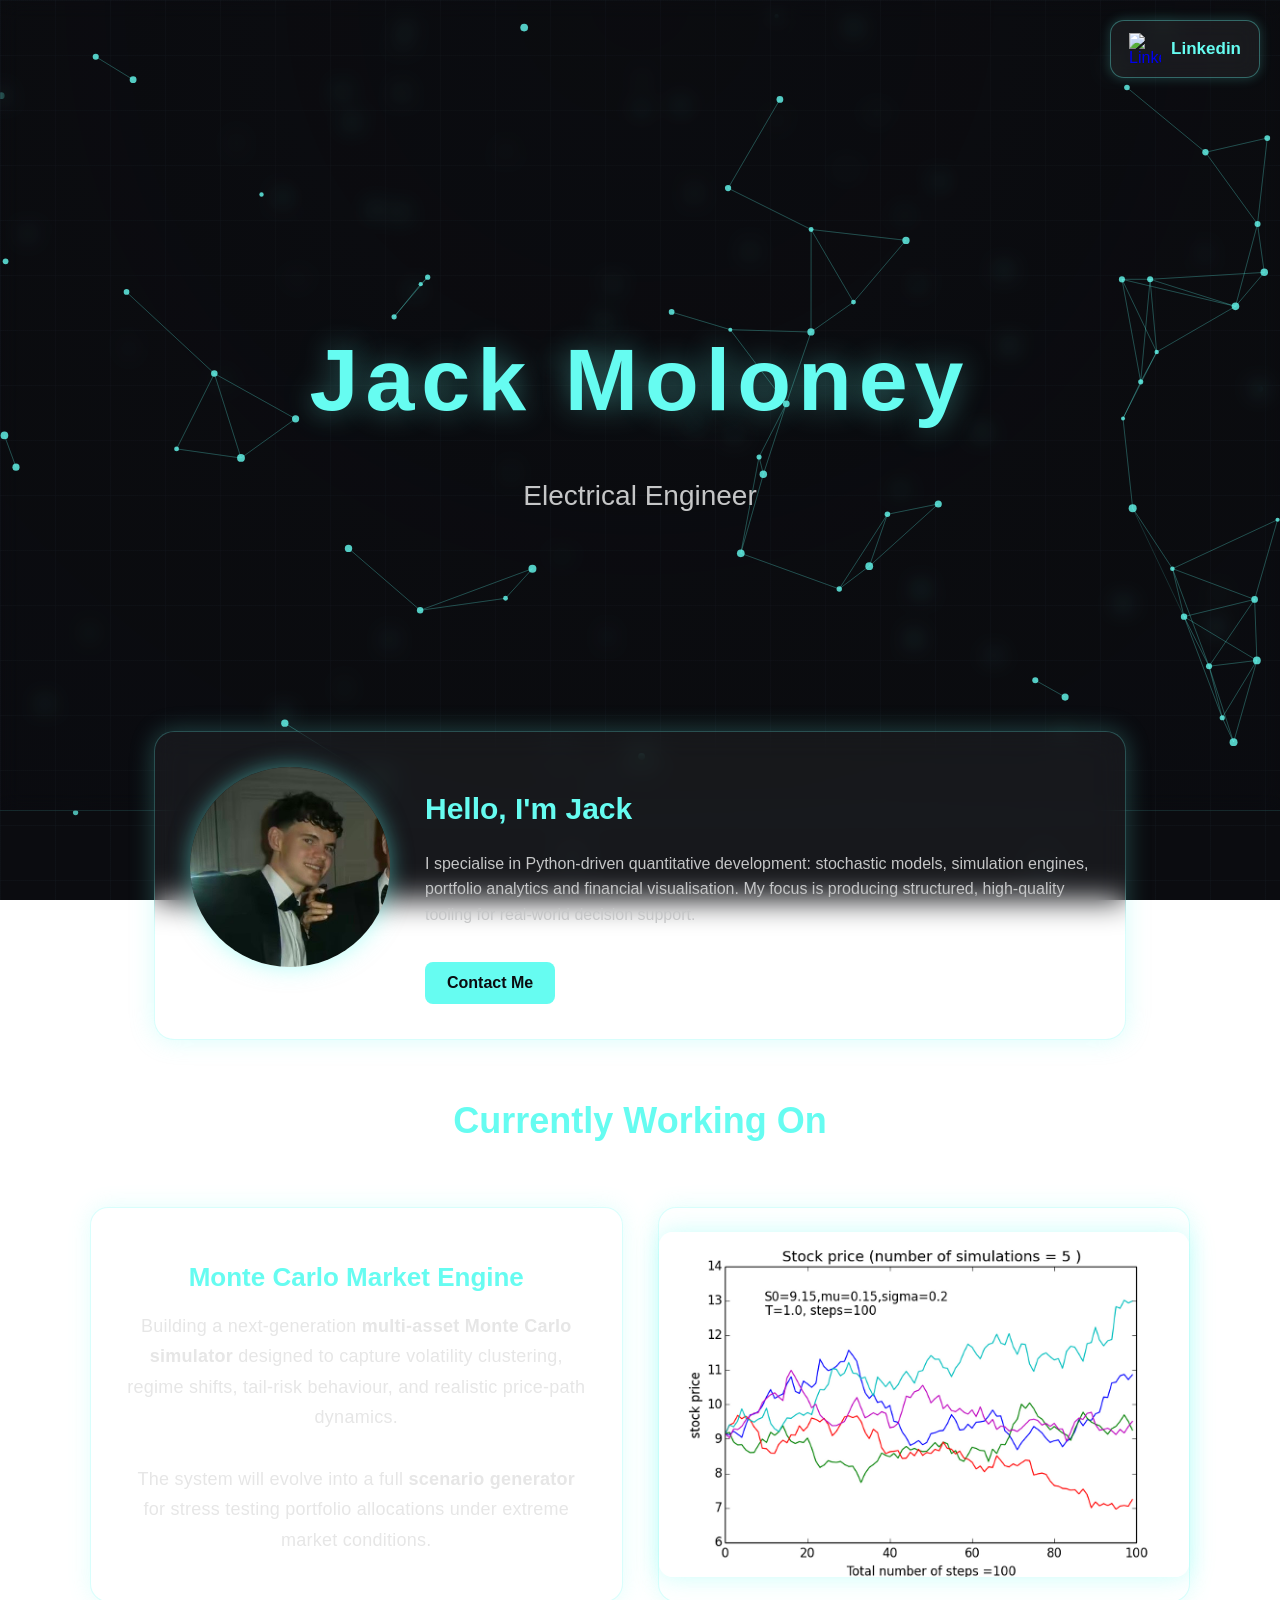
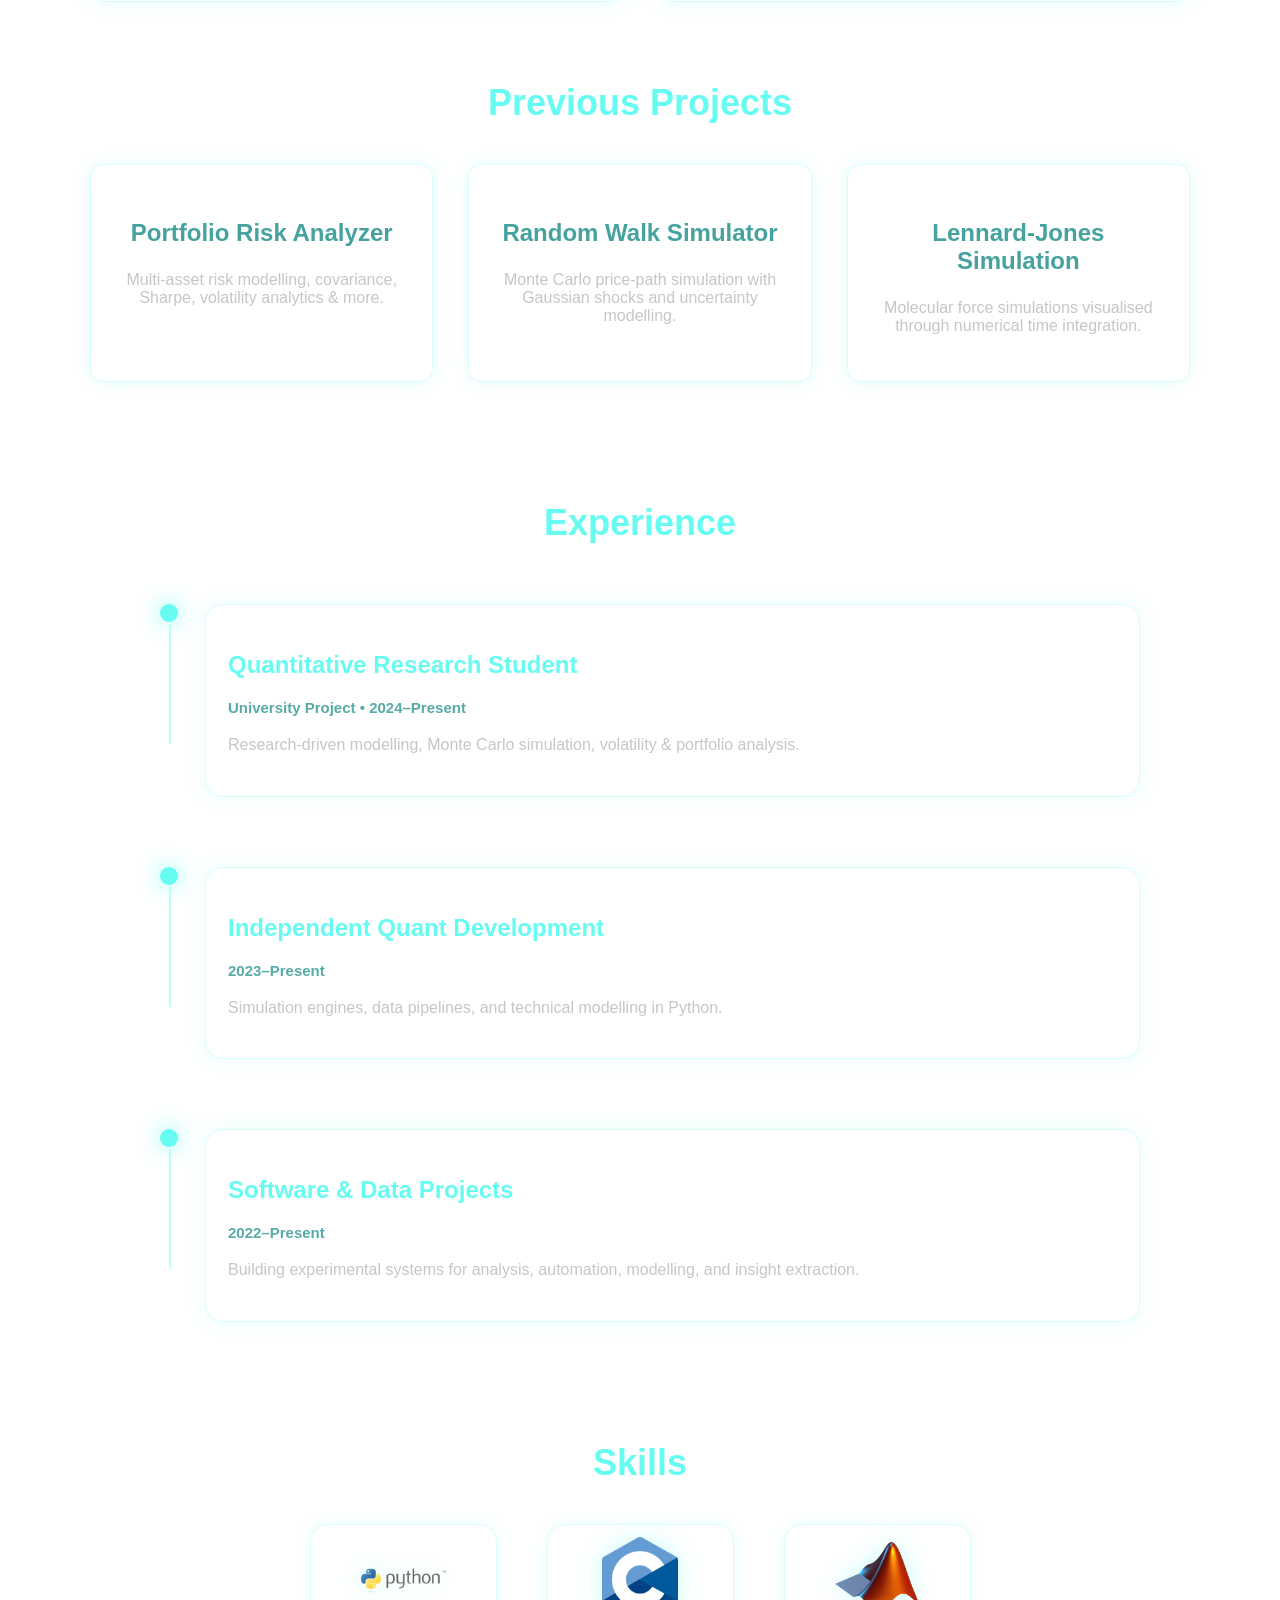
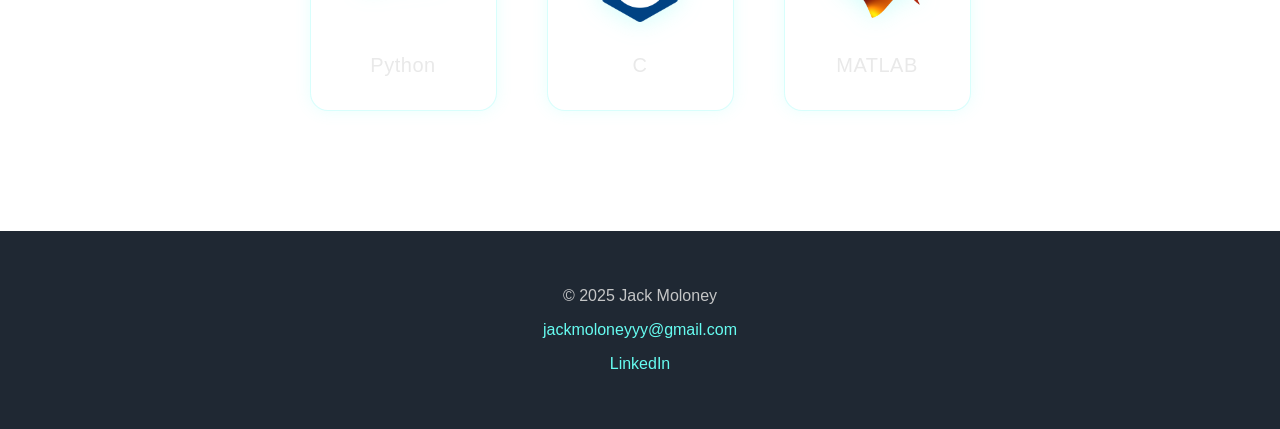
==== index.html @ de72db3f "Update.2" ====
<!DOCTYPE html>
<html lang="en">
<head>
    <meta charset="UTF-8">
    <title>Jack Moloney — Quant Portfolio</title>

    <!-- Use upgraded stylesheet -->
    <link rel="stylesheet" href="styles2.css">

    <!-- === HOMEPAGE-ONLY REFINEMENTS === -->
    <style>

    /* Make base body transparent — we use global background layer */
    body {
        background: transparent;
    }

    /* HERO enhancements */
    .hero-area {
        height: 90vh;
        background: radial-gradient(circle at top,
                    rgba(11,12,16,0.35) 0%,
                    rgba(11,12,16,0.25) 35%,
                    rgba(11,12,16,0.15) 60%,
                    rgba(11,12,16,0.10) 100%);
        backdrop-filter: blur(10px);
        border-bottom: 1px solid rgba(102,252,241,0.12);
    }

    .hero-name {
        font-size: 88px;
        letter-spacing: 7px;
        opacity: 0;
        animation: fadeHero 2s ease forwards;
    }

    @keyframes fadeHero {
        from { opacity: 0; transform: translateY(20px); }
        to   { opacity: 1; transform: translateY(0); }
    }

    /* Intro strip */
    .intro-strip {
        max-width: 1100px;
        margin: -40px auto 40px;
        padding: 28px 40px;
        border-radius: 18px;
        background: rgba(255,255,255,0.03);
        border: 1px solid rgba(102,252,241,0.20);
        backdrop-filter: blur(18px);
        text-align: center;
        opacity: 0;
        animation: stripFade 1.8s ease forwards;
    }

    @keyframes stripFade {
        to { opacity: 1; }
    }

    .intro-strip p {
        font-size: 20px;
        color: #E6E6E6;
        line-height: 1.7;
        max-width: 850px;
        margin: auto;
    }

    /* Profile card hover enhancements */
    .profile-card-home {
        transition: transform 0.45s ease, box-shadow 0.45s ease;
        transform-style: preserve-3d;
        cursor: pointer;
    }

    .profile-card-home:hover {
        transform: rotateX(6deg) rotateY(6deg) scale(1.02);
        box-shadow: 0 0 45px rgba(102,252,241,0.35);
    }

    /* Project tiles stronger effect */
    .project-tile {
        transition: 0.4s ease;
        cursor: pointer;
    }

    .project-tile:hover {
        transform: translateY(-12px) scale(1.05);
        box-shadow: 0 0 42px rgba(102,252,241,0.50);
    }

    .project-tile h3 {
        font-size: 24px;
    }

    /* Experience timeline improvements */
    .timeline-content {
        border-radius: 18px;
        transition: transform 0.4s ease, box-shadow 0.4s ease;
    }

    .timeline-content:hover {
        transform: translateY(-8px) scale(1.04);
        box-shadow: 0 0 38px rgba(102,252,241,0.45);
    }

    /* Skills — more interactive */
    .tool-card {
        width: 185px;
        height: 185px;
    }

    .tool-card:hover {
        transform: translateY(-12px) scale(1.1);
        box-shadow: 0 0 40px rgba(102,252,241,0.55);
    }

    </style>

    <!-- Homepage JS -->
    <script src="homepage.js" defer></script>
</head>

<body>

<!-- ============================================================
     FULL-PAGE CITADEL BACKGROUND LAYER
============================================================ -->
<div id="global-background">
    <canvas id="global-particles"></canvas>
    <div class="global-grid-overlay"></div>
</div>

<!-- ============================================================
     FLOATING LINKEDIN BUTTON
============================================================ -->
<a href="https://www.linkedin.com/in/your-link-here" target="_blank" class="floating-linkedin">
    <img src="assets/linkedin.png" alt="LinkedIn" class="linkedin-icon">
    <span>Linkedin</span>
</a>


<!-- ============================================================
     HERO SECTION
============================================================ -->
<header class="hero-area">
    <div class="hero-content fade-in">
        <h1 class="hero-name">Jack Moloney</h1>
        <p class="role-line"><span id="typed"></span></p>
    </div>

    <canvas id="particle-canvas"></canvas>
    <div class="grid-overlay"></div>
</header>



<!-- ============================================================
     PROFILE CARD
============================================================ -->
<section class="profile-wrapper fade-in">
    <div class="profile-card-home">
        <img src="assets/profile.jpg" class="profile-photo-home">

        <div>
            <h2 class="profile-heading">Hello, I'm Jack</h2>
            <p class="profile-description">
                I specialise in Python-driven quantitative development: stochastic models,
                simulation engines, portfolio analytics and financial visualisation.
                My focus is producing structured, high-quality tooling for real-world decision support.
            </p>
            <a href="mailto:jackmoloneyyy@gmail.com" class="profile-btn-home">Contact Me</a>
        </div>
    </div>
</section>

<!-- ============================================================
     CURRENTLY WORKING ON (TWO-COLUMN)
============================================================ -->
<section class="current-work-section fade-in">
    <h2 class="section-title">Currently Working On</h2>

    <div class="current-work-grid">

        <!-- LEFT: Description -->
        <div class="current-work-card current-work-textcard">
            <h3>Monte Carlo Market Engine</h3>
            <p>
                Building a next-generation <strong>multi-asset Monte Carlo simulator</strong> designed to
                capture volatility clustering, regime shifts, tail-risk behaviour, and realistic price-path
                dynamics.  
                <br><br>
                The system will evolve into a full <strong>scenario generator</strong> for stress testing
                portfolio allocations under extreme market conditions.
            </p>
        </div>

        <!-- RIGHT: Image -->
        <div class="current-work-card current-work-imagecard">
            <img src="assets/montecarlo2.png" alt="Work In Progress">
        </div>

    </div>
</section>


<!-- ============================================================
     PROJECT SHOWCASE
============================================================ -->
<section class="project-showcase fade-in">
    <h2 class="section-title">Previous Projects</h2>

    <div class="projects-grid">

        <a href="riskanalysis.html" class="project-tile">
            <h3>Portfolio Risk Analyzer</h3>
            <p>Multi-asset risk modelling, covariance, Sharpe, volatility analytics & more.</p>
        </a>

        <a href="random-walk.html" class="project-tile">
            <h3>Random Walk Simulator</h3>
            <p>Monte Carlo price-path simulation with Gaussian shocks and uncertainty modelling.</p>
        </a>

        <a href="lennard-jones.html" class="project-tile">
            <h3>Lennard-Jones Simulation</h3>
            <p>Molecular force simulations visualised through numerical time integration.</p>
        </a>

    </div>
</section>


<!-- ============================================================
     EXPERIENCE
============================================================ -->
<section class="experience-section fade-in">
    <h2 class="section-title">Experience</h2>

    <div class="timeline">

        <div class="timeline-item reveal">
            <div class="timeline-dot pulse"></div>
            <div class="timeline-line"></div>
            <div class="timeline-content">
                <h3>Quantitative Research Student</h3>
                <h4>University Project • 2024–Present</h4>
                <p>Research-driven modelling, Monte Carlo simulation, volatility & portfolio analysis.</p>
            </div>
        </div>

        <div class="timeline-item reveal">
            <div class="timeline-dot pulse"></div>
            <div class="timeline-line"></div>
            <div class="timeline-content">
                <h3>Independent Quant Development</h3>
                <h4>2023–Present</h4>
                <p>Simulation engines, data pipelines, and technical modelling in Python.</p>
            </div>
        </div>

        <div class="timeline-item reveal">
            <div class="timeline-dot pulse"></div>
            <div class="timeline-line"></div>
            <div class="timeline-content">
                <h3>Software & Data Projects</h3>
                <h4>2022–Present</h4>
                <p>Building experimental systems for analysis, automation, modelling, and insight extraction.</p>
            </div>
        </div>

    </div>
</section>


<!-- ============================================================
     SKILLS
============================================================ -->
<section class="tools-section fade-in">
    <h2 class="section-title">Skills</h2>

    <div class="tools-grid">
        <div class="tool-card">
            <img src="assets/python.png" class="tool-logo">
            <p class="tool-label">Python</p>
        </div>

        <div class="tool-card">
            <img src="assets/C.png" class="tool-logo">
            <p class="tool-label">C</p>
        </div>

        <div class="tool-card">
            <img src="assets/matlab.png" class="tool-logo">
            <p class="tool-label">MATLAB</p>
        </div>
    </div>
</section>


<!-- ============================================================
     FOOTER
============================================================ -->
<footer class="footer fade-in">
    <p>© 2025 Jack Moloney</p>
    <p><a href="mailto:jackmoloneyyy@gmail.com">jackmoloneyyy@gmail.com</a></p>
    <p><a href="https://www.linkedin.com/in/your-link-here" target="_blank">LinkedIn</a></p>
</footer>


<!-- ============================================================
     FULL-PAGE PARTICLES SCRIPT
============================================================ -->
<script>
const canvas2 = document.getElementById("global-particles");
const ctx2 = canvas2.getContext("2d");

function resizeGlobalCanvas() {
    canvas2.width = window.innerWidth;
    canvas2.height = window.innerHeight;
}
resizeGlobalCanvas();
window.addEventListener("resize", resizeGlobalCanvas);

const globalParticles = [];
const NUM_GLOBAL = 70;

for (let i = 0; i < NUM_GLOBAL; i++) {
    globalParticles.push({
        x: Math.random() * canvas2.width,
        y: Math.random() * canvas2.height,
        vx: (Math.random() - 0.5) * 0.25,
        vy: (Math.random() - 0.5) * 0.25,
        size: 1.8 + Math.random() * 1.8,
    });
}

function drawGlobalParticles() {
    ctx2.clearRect(0, 0, canvas2.width, canvas2.height);

    globalParticles.forEach(p => {
        p.x += p.vx;
        p.y += p.vy;

        if (p.x < 0) p.x = canvas2.width;
        if (p.x > canvas2.width) p.x = 0;
        if (p.y < 0) p.y = canvas2.height;
        if (p.y > canvas2.height) p.y = 0;

        ctx2.fillStyle = "rgba(102, 252, 241, 0.70)";
        ctx2.beginPath();
        ctx2.arc(p.x, p.y, p.size, 0, Math.PI * 2);
        ctx2.fill();
    });

    requestAnimationFrame(drawGlobalParticles);
}

drawGlobalParticles();
</script>

</body>
</html>
---- styles2.css ----
/* ================================================
   GLOBAL BASE STYLES
================================================ */
body {
    background-color: #0B0C10;
    color: #C5C6C7;
    font-family: Arial, sans-serif;
    margin: 0;
    padding: 0;
}

/* FLOATING LINKEDIN BUTTON */
.floating-linkedin {
    position: fixed;
    top: 20px;
    right: 20px;
    z-index: 9999;
    display: flex;
    align-items: center;
    gap: 10px;
    padding: 12px 18px;
    background: rgba(255, 255, 255, 0.06);
    border: 1px solid rgba(102, 252, 241, 0.35);
    border-radius: 14px;
    text-decoration: none;
    backdrop-filter: blur(10px);
    transition: 0.3s ease;
    box-shadow: 0 0 12px rgba(102, 252, 241, 0.22);
}

.floating-linkedin:hover {
    transform: scale(1.08);
    box-shadow: 0 0 25px rgba(102, 252, 241, 0.55);
    background: rgba(102, 252, 241, 0.15);
}

.linkedin-icon {
    width: 32px;
    height: 32px;
}

.floating-linkedin span {
    font-size: 17px;
    font-weight: bold;
    color: #66FCF1;
}

/* ================================================
   SHARED TITLES & FADE-IN
================================================ */

.section-title {
    color: #66FCF1;
    font-size: 36px;
    text-align: center;
    margin-bottom: 40px;
}

/* Only one fade-in system (cleaned) */
.fade-in {
    opacity: 0;
    transform: translateY(20px);
    transition: opacity 1.2s ease, transform 1.2s ease;
}

.fade-in.appear {
    opacity: 1;
    transform: translateY(0);
}

/* Reveal (timeline scrolling) */
.reveal {
    opacity: 0;
    transform: translateY(50px);
    filter: blur(6px);
    transition: opacity 1.2s cubic-bezier(.21,.8,.32,1),
                transform 1.2s cubic-bezier(.21,.8,.32,1),
                filter 1.2s cubic-bezier(.21,.8,.32,1);
}

.reveal.visible {
    opacity: 1;
    transform: translateY(0);
    filter: blur(0);
}

/* ================================================
   HERO AREA (used by all pages)
================================================ */
.hero-area {
    height: 75vh;
    display: flex;
    justify-content: center;
    align-items: center;
    background: radial-gradient(circle at top, #0B0C10 0%, #0B0C10 40%, #1F2833 100%);
    text-align: center;
    position: relative;
    overflow: hidden;
}

.grid-overlay {
    position: absolute;
    inset: 0;
    background-image:
        linear-gradient(#1f283322 1px, transparent 1px),
        linear-gradient(90deg, #1f283322 1px, transparent 1px);
    background-size: 55px 55px;
    animation: gridMove 15s linear infinite;
    pointer-events: none;
}

@keyframes gridMove {
    0% { background-position: 0px 0px; }
    100% { background-position: 300px 300px; }
}

.hero-name {
    color: #66FCF1;
    font-size: 80px;
    letter-spacing: 6px;
    font-weight: 800;
    text-shadow: 0 0 30px rgba(102, 252, 241, 0.4);
}

.role-line {
    color: #C5C6C7;
    font-size: 28px;
    margin-top: -10px;
}

#particle-canvas {
    position: absolute;
    inset: 0;
    z-index: 1;
}

.hero-content {
    position: relative;
    z-index: 2;
}

/* ================================================
   PROFILE CARD (homepage)
================================================ */
.profile-wrapper {
    display: flex;
    justify-content: center;
    margin-top: -80px;
}

.profile-card-home {
    display: flex;
    background: rgba(255,255,255,0.05);
    border: 1px solid rgba(102,252,241,0.25);
    border-radius: 20px;
    padding: 35px;
    gap: 35px;
    max-width: 900px;
    box-shadow: 0 0 25px rgba(102,252,241,0.25);
    backdrop-filter: blur(15px);
    text-align: left;
    transition: 0.3s;
}

.profile-card-home:hover {
    transform: scale(1.02);
}

.profile-photo-home {
    width: 200px;
    height: 200px;
    border-radius: 50%;
    object-fit: cover;
    box-shadow: 0 0 22px rgba(102,252,241,0.5);
}

.profile-heading {
    color: #66FCF1;
    font-size: 30px;
}

.profile-description {
    color: #C5C6C7;
    margin-top: 10px;
    line-height: 1.6;
}

.profile-btn-home {
    display: inline-block;
    margin-top: 18px;
    padding: 12px 22px;
    background: #66FCF1;
    color: #0B0C10;
    font-weight: bold;
    border-radius: 8px;
    text-decoration: none;
    transition: 0.25s;
}

.profile-btn-home:hover {
    background: #45A29E;
}

/* ================================================
   PROJECT SHOWCASE GRID (homepage)
================================================ */
.project-showcase {
    margin: 80px auto;
    max-width: 1100px;
    text-align: center;
}

.projects-grid {
    display: grid;
    gap: 35px;
    grid-template-columns: repeat(auto-fit, minmax(300px, 1fr));
}

.project-tile {
    background: rgba(255,255,255,0.04);
    border: 1px solid rgba(102,252,241,0.25);
    border-radius: 14px;
    text-decoration: none;
    transition: 0.3s;
    padding: 30px;
    backdrop-filter: blur(12px);
    box-shadow: 0 0 16px rgba(102,252,241,0.18);
}

.project-tile:hover {
    transform: translateY(-6px);
    box-shadow: 0 0 28px rgba(102,252,241,0.45);
}

.project-tile h3 {
    color: #45A29E;
}

.project-tile p {
    color: #C5C6C7;
    margin-top: 10px;
}

/* ================================================
   EXPERIENCE / TIMELINE (homepage)
================================================ */
.experience-section {
    max-width: 1000px;
    margin: 120px auto;
    padding: 0 20px;
}

.timeline {
    position: relative;
    margin: 60px auto;
    padding-left: 30px;
}

.timeline-line {
    position: absolute;
    left: -1px;
    top: 20px;
    width: 2px;
    height: 120px;
    background: rgba(102, 252, 241, 0.4);
    animation: drawLine 1.8s ease forwards;
}

@keyframes drawLine {
    from { height: 0; }
    to { height: 120px; }
}

.timeline-item {
    margin-bottom: 70px;
    position: relative;
}

.timeline-dot {
    width: 18px;
    height: 18px;
    background: #66FCF1;
    border-radius: 50%;
    position: absolute;
    left: -10px;
    top: 0;
    box-shadow: 0 0 22px rgba(102,252,241,0.9);
}

.pulse {
    animation: pulseGlow 2s infinite;
}

@keyframes pulseGlow {
    0% { box-shadow: 0 0 10px rgba(102,252,241,0.3); }
    50% { box-shadow: 0 0 25px rgba(102,252,241,0.7); }
    100% { box-shadow: 0 0 10px rgba(102,252,241,0.3); }
}

.timeline-content {
    margin-left: 35px;
    padding: 22px;
    border-radius: 14px;
    background: rgba(255,255,255,0.05);
    border: 1px solid rgba(102,252,241,0.25);
    backdrop-filter: blur(12px);
    box-shadow: 0 0 20px rgba(102,252,241,0.15);
    transition: 0.35s;
}

.timeline-content:hover {
    transform: translateY(-6px) scale(1.02);
    box-shadow: 0 0 35px rgba(102,252,241,0.45);
}

.timeline-content h3 {
    color: #66FCF1;
    font-size: 24px;
    margin-bottom: 4px;
}

.timeline-content h4 {
    color: #45A29E;
    font-size: 15px;
    margin-bottom: 14px;
    opacity: 0.9;
}

.timeline-content p {
    color: #C5C6C7;
    line-height: 1.6;
}

/* ================================================
   SKILLS SECTION
================================================ */
.tools-section {
    margin: 120px auto;
    max-width: 1100px;
    text-align: center;
}

.tools-grid {
    display: flex;
    justify-content: center;
    gap: 50px;
    flex-wrap: wrap;
    margin-top: 40px;
}

.tool-card {
    width: 180px;
    height: 180px;
    background: rgba(255,255,255,0.05);
    border: 1px solid rgba(102,252,241,0.25);
    border-radius: 18px;
    backdrop-filter: blur(12px);
    display: flex;
    flex-direction: column;
    align-items: center;
    justify-content: center;
    transition: 0.35s ease;
    box-shadow: 0 0 15px rgba(102,252,241,0.15);
}

.tool-card:hover {
    transform: translateY(-8px) scale(1.05);
    box-shadow: 0 0 30px rgba(102,252,241,0.45);
}

.tool-logo {
    width: 85px;
    height: 85px;
    object-fit: contain;
    filter: drop-shadow(0 0 12px rgba(102,252,241,0.35));
    margin-bottom: 12px;
}

.tool-label {
    font-size: 20px;
    color: #E9E9E9;
    font-weight: 500;
    letter-spacing: 0.5px;
    font-family: "Inter", "Poppins", "Helvetica Neue", sans-serif;
}

/* ================================================
   LENNARD–JONES PAGE
================================================ */
.lj-hero {
    height: 60vh;
    display: flex;
    justify-content: center;
    align-items: center;
}

.lj-pill {
    display: inline-block;
    padding: 6px 14px;
    border-radius: 999px;
    background: rgba(255,255,255,0.06);
    border: 1px solid rgba(102,252,241,0.4);
    color: #C5C6C7;
    font-size: 14px;
    margin-bottom: 14px;
}

.lj-title {
    font-size: 48px;
    letter-spacing: 3px;
    color: #66FCF1;
}

.lj-subtitle {
    color: #C5C6C7;
    font-size: 18px;
    margin-top: 12px;
}

.lj-main {
    max-width: 1050px;
    margin: 60px auto 40px;
    padding: 0 20px;
}

.lj-main-card {
    display: grid;
    grid-template-columns: minmax(0, 1.4fr) minmax(0, 1fr);
    gap: 30px;
    padding: 30px;
    border-radius: 20px;
    background: radial-gradient(circle at top left,
        rgba(102,252,241,0.15), rgba(11,12,16,1));
    border: 1px solid rgba(102,252,241,0.25);
    box-shadow: 0 0 35px rgba(102,252,241,0.35);
    backdrop-filter: blur(16px);
}

.lj-main-text h2 {
    color: #66FCF1;
    font-size: 26px;
    margin-bottom: 10px;
}

.lj-main-text p {
    color: #C5C6C7;
    line-height: 1.7;
}

.lj-tags {
    margin-top: 18px;
    display: flex;
    flex-wrap: wrap;
    gap: 10px;
}

.lj-tags span {
    padding: 6px 12px;
    border-radius: 999px;
    background: rgba(255,255,255,0.04);
    border: 1px solid rgba(102,252,241,0.3);
    color: #C5C6C7;
    font-size: 13px;
}

.lj-main-visual img {
    width: 100%;
    border-radius: 16px;
    box-shadow: 0 0 25px rgba(102,252,241,0.45);
}

.lj-visuals {
    max-width: 1100px;
    margin: 60px auto;
    padding: 0 20px;
}

.lj-visual-grid {
    display: grid;
    grid-template-columns: repeat(auto-fit, minmax(260px, 1fr));
    gap: 24px;
}

.lj-visual-card {
    background: rgba(255,255,255,0.04);
    border-radius: 14px;
    padding: 18px;
    border: 1px solid rgba(102,252,241,0.2);
    backdrop-filter: blur(10px);
    box-shadow: 0 0 18px rgba(102,252,241,0.2);
    transition: 0.3s ease;
}

.lj-visual-card:hover {
    transform: translateY(-6px);
    box-shadow: 0 0 28px rgba(102,252,241,0.5);
}

.lj-visual-card img {
    width: 100%;
    border-radius: 10px;
    margin-bottom: 10px;
}

.lj-visual-card h3 {
    color: #45A29E;
    margin-bottom: 6px;
}

.lj-visual-card p {
    color: #C5C6C7;
    font-size: 14px;
    line-height: 1.6;
}

/* ================================================
   RANDOM WALK PAGE
================================================ */
.project-hero {
    position: relative;
    height: 55vh;
    display: flex;
    align-items: center;
    justify-content: center;
    overflow: hidden;
}

.project-hero--randomwalk {
    background: radial-gradient(circle at top, #0B0C10 0%, #0B0C10 40%, #1F2833 100%);
}

.project-hero-inner {
    position: relative;
    z-index: 2;
    max-width: 1100px;
    width: 100%;
    padding: 0 30px;
    display: flex;
    gap: 40px;
    align-items: center;
    justify-content: space-between;
}

.project-hero-text {
    max-width: 620px;
    text-align: left;
}

.project-tag {
    font-size: 14px;
    letter-spacing: 0.14em;
    text-transform: uppercase;
    color: #C5C6C7;
    margin-bottom: 10px;
    opacity: 0.85;
}

.project-title {
    font-size: 48px;
    color: #66FCF1;
    font-weight: 800;
    margin-bottom: 10px;
    text-shadow: 0 0 25px rgba(102,252,241,0.4);
}

.project-subtitle {
    font-size: 18px;
    color: #C5C6C7;
    line-height: 1.6;
}

.project-hero-card {
    flex: 0 0 320px;
    background: rgba(255,255,255,0.05);
    border: 1px solid rgba(102,252,241,0.25);
    border-radius: 16px;
    padding: 20px 22px;
    backdrop-filter: blur(12px);
    box-shadow: 0 0 25px rgba(102,252,241,0.25);
    font-size: 14px;
}

.project-hero-card h3 {
    color: #66FCF1;
    font-size: 18px;
    margin-bottom: 10px;
}

.project-hero-card ul {
    list-style: none;
    padding: 0;
    margin: 0;
}

.project-hero-card li {
    color: #C5C6C7;
    margin-bottom: 6px;
}

/* SPLIT OVERVIEW SECTION */
.project-split {
    max-width: 1100px;
    margin: 70px auto;
    padding: 0 20px;
    display: grid;
    grid-template-columns: minmax(0, 2fr) minmax(0, 1fr);
    gap: 40px;
}

.project-split-main h2 {
    color: #66FCF1;
    margin-bottom: 12px;
}

.project-split-main p {
    color: #C5C6C7;
    line-height: 1.7;
    margin-bottom: 12px;
}

.project-split-side h3 {
    color: #45A29E;
    margin-bottom: 12px;
}

.chip-list {
    list-style: none;
    padding: 0;
    display: flex;
    flex-wrap: wrap;
    gap: 10px;
}

.chip {
    padding: 6px 12px;
    border-radius: 999px;
    border: 1px solid rgba(102,252,241,0.4);
    color: #66FCF1;
    font-size: 13px;
    background: rgba(255,255,255,0.04);
}

/* GALLERY */
.project-gallery {
    max-width: 1100px;
    margin: 70px auto;
    padding: 0 20px;
}

.gallery-grid {
    display: grid;
    grid-template-columns: repeat(auto-fit, minmax(260px, 1fr));
    gap: 24px;
}

.gallery-card {
    background: rgba(255,255,255,0.04);
    padding: 18px;
    border-radius: 12px;
    border: 1px solid rgba(102,252,241,0.25);
    backdrop-filter: blur(10px);
    box-shadow: 0 0 20px rgba(102,252,241,0.2);
    transition: 0.3s ease;
}

.gallery-card:hover {
    transform: translateY(-6px);
    box-shadow: 0 0 28px rgba(102,252,241,0.5);
}

.gallery-card img {
    width: 100%;
    border-radius: 10px;
    margin-bottom: 10px;
}

.gallery-card p {
    color: #C5C6C7;
    font-size: 14px;
    line-height: 1.6;
}

/* METRICS */
.project-metrics {
    max-width: 1100px;
    margin: 70px auto;
    padding: 0 20px;
}

.metric-row {
    display: grid;
    grid-template-columns: repeat(auto-fit, minmax(240px, 1fr));
    gap: 20px;
    margin-top: 25px;
}

.metric-card {
    background: rgba(255,255,255,0.04);
    border: 1px solid rgba(102,252,241,0.25);
    border-radius: 12px;
    padding: 18px 20px;
    backdrop-filter: blur(10px);
    transition: 0.3s ease;
}

.metric-card:hover {
    transform: translateY(-6px);
    box-shadow: 0 0 22px rgba(102,252,241,0.35);
}

.metric-card h3 {
    color: #66FCF1;
    margin-bottom: 8px;
}

.metric-card p {
    color: #C5C6C7;
    font-size: 14px;
    line-height: 1.6;
}

/* TECH STRIP */
.project-tech-strip {
    max-width: 900px;
    margin: 60px auto 40px;
    padding: 16px 20px;
    text-align: center;
    background: rgba(255,255,255,0.03);
    border-top: 1px solid rgba(102,252,241,0.35);
    border-bottom: 1px solid rgba(102,252,241,0.35);
}

.project-tech-strip p {
    color: #C5C6C7;
    line-height: 1.7;
}

/* ================================================
   RISK ANALYSIS PAGE
================================================ */
.project-shell {
    max-width: 1100px;
    margin: 0 auto 80px;
    padding: 0 20px;
}

.ra-layout {
    display: grid;
    grid-template-columns: minmax(0, 1.3fr) minmax(0, 1fr);
    gap: 40px;
    margin-top: 60px;
}

.ra-summary h2 {
    color: #66FCF1;
    font-size: 30px;
    margin-bottom: 10px;
}

.ra-summary p {
    color: #C5C6C7;
    line-height: 1.7;
    margin-bottom: 20px;
}

.metric-grid {
    display: grid;
    grid-template-columns: repeat(auto-fit, minmax(210px, 1fr));
    gap: 16px;
    margin: 20px 0 25px;
}

.ra-cta {
    display: inline-block;
    margin-top: 8px;
    padding: 10px 22px;
    border-radius: 8px;
    background: #66FCF1;
    color: #0B0C10;
    font-weight: bold;
    text-decoration: none;
    transition: 0.25s ease;
}

.ra-cta:hover {
    background: #45A29E;
    transform: translateY(-2px);
}

.ra-main-visual {
    display: flex;
    align-items: center;
}

.ra-main-card {
    width: 100%;
    background: rgba(255,255,255,0.04);
    border-radius: 16px;
    border: 1px solid rgba(102,252,241,0.3);
    padding: 16px;
    backdrop-filter: blur(12px);
    box-shadow: 0 0 25px rgba(102,252,241,0.4);
    transition: 0.3s ease;
}

.ra-main-card:hover {
    transform: translateY(-5px);
}

.ra-main-card img {
    width: 100%;
    border-radius: 12px;
    display: block;
    margin-bottom: 10px;
}

.ra-main-caption {
    color: #C5C6C7;
    font-size: 14px;
}

.ra-fig-grid {
    display: grid;
    grid-template-columns: repeat(auto-fit, minmax(260px, 1fr));
    gap: 24px;
    margin-top: 30px;
}

.ra-fig-card {
    background: rgba(255,255,255,0.04);
    border-radius: 14px;
    border: 1px solid rgba(102,252,241,0.25);
    padding: 18px;
    backdrop-filter: blur(10px);
    box-shadow: 0 0 20px rgba(102,252,241,0.2);
    transition: 0.3s ease;
}

.ra-fig-card:hover {
    transform: translateY(-5px) scale(1.01);
    box-shadow: 0 0 30px rgba(102,252,241,0.5);
}

.ra-fig-card img {
    width: 100%;
    border-radius: 10px;
    margin-bottom: 10px;
}

.ra-fig-card h3 {
    color: #45A29E;
    margin-bottom: 4px;
}

.ra-fig-card p {
    color: #C5C6C7;
    font-size: 14px;
}

/* Hidden typed span for compatibility */
.project-role-line {
    display: none;
}

/* ================================================
   FOOTER
================================================ */
.footer {
    text-align: center;
    padding: 40px 20px;
    margin-top: 60px;
    background: #1F2833;
}

.footer a {
    color: #66FCF1;
    text-decoration: none;
}

.footer p {
    color: #C5C6C7;
}

/* ================================================
   RESPONSIVE ADJUSTMENTS
================================================ */
@media (max-width: 900px) {
    .project-hero-inner {
        flex-direction: column;
        align-items: flex-start;
    }

    .project-hero-card {
        width: 100%;
    }

    .project-split {
        grid-template-columns: 1fr;
    }

    .lj-main-card {
        grid-template-columns: 1fr;
    }

    .lj-title {
        font-size: 36px;
    }

    .ra-layout {
        grid-template-columns: 1fr;
    }
}
/* ============================================================
   GLOBAL CITADEL BACKGROUND (FULL PAGE)
   ============================================================ */

#global-background {
    position: fixed;
    inset: 0;
    z-index: -10;
    background: radial-gradient(circle at top,
                #0B0C10 0%,
                #0B0C10 30%,
                #0B0C10 60%,
                #0B0C10 100%);
    overflow: hidden;
}

/* Full-page particle canvas */
#global-particles {
    position: absolute;
    inset: 0;
    width: 100%;
    height: 100%;
    z-index: -10;
}

/* Full-page cyber grid */
.global-grid-overlay {
    position: absolute;
    inset: 0;
    background-image:
        linear-gradient(#1f283330 1px, transparent 1px),
        linear-gradient(90deg, #1f283330 1px, transparent 1px);
    background-size: 55px 55px;
    animation: gridScroll 18s linear infinite;
    z-index: -9;
}

@keyframes gridScroll {
    from { background-position: 0px 0px; }
    to   { background-position: 300px 300px; }
}

/* CURRENTLY WORKING ON SECTION */
.current-work-section {
    max-width: 1100px;
    margin: 60px auto 40px;
    padding: 0 20px;
    text-align: center;
}

.current-work-card {
    margin-top: 25px;
    padding: 28px 35px;
    background: rgba(255,255,255,0.04);
    border: 1px solid rgba(102,252,241,0.25);
    border-radius: 16px;
    backdrop-filter: blur(12px);
    box-shadow: 0 0 22px rgba(102,252,241,0.18);
    transition: 0.3s ease;
}

.current-work-card:hover {
    transform: translateY(-6px);
    box-shadow: 0 0 32px rgba(102,252,241,0.45);
}

.current-work-text {
    color: #E6E6E6;
    font-size: 19px;
    line-height: 1.7;
    letter-spacing: 0.3px;
}

/* ============================================================
   CURRENTLY WORKING ON — Two-Column Symmetric Layout
============================================================ */

.current-work-section {
    max-width: 1100px;
    margin: 60px auto 40px;
    padding: 0 20px;
    text-align: center;
}

.current-work-grid {
    margin-top: 30px;
    display: grid;
    grid-template-columns: 1fr 1fr;
    gap: 35px;
}

.current-work-card {
    padding: 28px 35px;
    background: rgba(255,255,255,0.04);
    border: 1px solid rgba(102,252,241,0.25);
    border-radius: 18px;
    backdrop-filter: blur(12px);
    box-shadow: 0 0 22px rgba(102,252,241,0.18);
    transition: 0.35s ease;
}

.current-work-card:hover {
    transform: translateY(-6px) scale(1.02);
    box-shadow: 0 0 35px rgba(102,252,241,0.45);
}

/* LEFT TEXT CARD */
.current-work-textcard h3 {
    color: #66FCF1;
    font-size: 26px;
    margin-bottom: 12px;
}

.current-work-textcard p {
    color: #E6E6E6;
    font-size: 18px;
    line-height: 1.7;
    letter-spacing: 0.25px;
}

/* RIGHT IMAGE CARD */
.current-work-imagecard {
    padding: 0;
    display: flex;
    align-items: center;
    justify-content: center;
}

.current-work-imagecard img {
    width: 100%;
    border-radius: 14px;
    box-shadow: 0 0 25px rgba(102,252,241,0.35);
    transition: 0.3s ease;
}

.current-work-imagecard img:hover {
    transform: scale(1.03);
    box-shadow: 0 0 45px rgba(102,252,241,0.55);
}

/* Responsive stacking */
@media (max-width: 900px) {
    .current-work-grid {
        grid-template-columns: 1fr;
    }
}
/* 2×2 metric grid improvement */
.metric-grid-2x2 {
    display: grid;
    grid-template-columns: 1fr 1fr;
    gap: 22px;
    margin-top: 25px;
}

/* Smaller visual on the right */
.smaller-ra-visual .ra-main-card img {
    width: 80%;           /* Makes the visualization smaller */
    margin: 0 auto 10px;  /* Centers it cleanly */
    display: block;
}

/* Increase padding in the whole layout */
.ra-summary {
    padding-right: 20px;
}

.ra-main-visual {
    display: flex;
    justify-content: center;
    align-items: center;
}

/* Responsive fix: stack vertically on mobile */
@media (max-width: 900px) {
    .metric-grid-2x2 {
        grid-template-columns: 1fr; /* becomes 1×4 on mobile */
    }
    .smaller-ra-visual .ra-main-card img {
        width: 100%;
    }
}
/* Make the metric grid compact exactly like Risk Analysis */
.ra-tight-grid {
    display: grid;
    grid-template-columns: 1fr 1fr;
    gap: 22px;
    margin: 20px 0 25px;
}

/* Make the image smaller & tighter */
.ra-image-tight .ra-main-card img {
    width: 75%;      /* MAKE IMAGE MUCH SMALLER */
    margin: 0 auto;  /* CENTER THE IMAGE */
}

/* Give more breathing room between columns */
.ra-layout {
    gap: 60px !important;   /* identical to Risk Analysis */
}

/* Make caption compact */
.ra-main-caption {
    text-align: center;
    margin-top: 8px;
}

/* On mobile, stack cleanly */
@media (max-width: 900px) {
    .ra-tight-grid {
        grid-template-columns: 1fr;
    }

    .ra-image-tight .ra-main-card img {
        width: 100%;
    }
}
/* === COMPACT SNAPSHOT SECTION (LENNARD–JONES) === */

.snapshot-section {
    max-width: 1000px;
    margin: 70px auto 50px;
    padding: 0 20px;
    text-align: center;
}

.snapshot-intro {
    color: #C5C6C7;
    max-width: 600px;
    margin: 0 auto 24px;
    line-height: 1.6;
}

/* 2×2 metric grid, compact cards */
.snapshot-metric-grid {
    display: grid;
    grid-template-columns: repeat(2, minmax(0, 1fr));
    gap: 20px;
    margin-bottom: 32px;
}

.snapshot-card {
    background: rgba(255,255,255,0.04);
    border: 1px solid rgba(102,252,241,0.25);
    border-radius: 16px;
    padding: 18px 20px;
    text-align: left;
    backdrop-filter: blur(10px);
    box-shadow: 0 0 18px rgba(102,252,241,0.18);
    transition: 0.3s ease;
}

.snapshot-card:hover {
    transform: translateY(-4px);
    box-shadow: 0 0 26px rgba(102,252,241,0.45);
}

.snapshot-label {
    display: block;
    font-size: 12px;
    text-transform: uppercase;
    letter-spacing: 1px;
    color: #C5C6C7;
    opacity: 0.85;
    margin-bottom: 4px;
}

.snapshot-value {
    display: block;
    font-size: 17px;
    color: #66FCF1;
    margin-bottom: 6px;
}

.snapshot-card p {
    font-size: 14px;
    color: #C5C6C7;
    line-height: 1.5;
}

/* Smaller image, centred, with breathing room */
.snapshot-visual {
    max-width: 520px;
    margin: 0 auto;
}

.snapshot-visual .ra-main-card {
    padding: 14px;
}

.snapshot-visual .ra-main-card img {
    width: 100%;
    max-height: 260px;
    object-fit: contain;
    border-radius: 14px;
}

/* Responsive – stack cards on small screens */
@media (max-width: 900px) {
    .snapshot-metric-grid {
        grid-template-columns: 1fr;
    }
}
/* === COMPACT SNAPSHOT SECTION (Shared for LJ + RW) === */

.snapshot-section {
    max-width: 1000px;
    margin: 70px auto 50px;
    padding: 0 20px;
    text-align: center;
}

.snapshot-intro {
    color: #C5C6C7;
    max-width: 600px;
    margin: 0 auto 24px;
    line-height: 1.6;
}

/* 2×2 compact metric grid */
.snapshot-metric-grid {
    display: grid;
    grid-template-columns: repeat(2, 1fr);
    gap: 20px;
    margin-bottom: 32px;
}

.snapshot-card {
    background: rgba(255,255,255,0.04);
    border: 1px solid rgba(102,252,241,0.25);
    border-radius: 16px;
    padding: 18px 20px;
    text-align: left;
    backdrop-filter: blur(10px);
    box-shadow: 0 0 18px rgba(102,252,241,0.18);
    transition: 0.3s ease;
}

.snapshot-card:hover {
    transform: translateY(-4px);
    box-shadow: 0 0 26px rgba(102,252,241,0.45);
}

.snapshot-label {
    display: block;
    font-size: 12px;
    text-transform: uppercase;
    letter-spacing: 1px;
    color: #C5C6C7;
    opacity: 0.85;
    margin-bottom: 4px;
}

.snapshot-value {
    display: block;
    font-size: 17px;
    color: #66FCF1;
    margin-bottom: 6px;
}

.snapshot-card p {
    font-size: 14px;
    color: #C5C6C7;
    line-height: 1.5;
}

/* Smaller centered visual */
.snapshot-visual {
    max-width: 520px;
    margin: 0 auto;
}

.snapshot-visual .ra-main-card {
    padding: 14px;
}

.snapshot-visual .ra-main-card img {
    width: 100%;
    max-height: 260px;
    object-fit: contain;
    border-radius: 14px;
}

/* Responsive behaviour */
@media (max-width: 900px) {
    .snapshot-metric-grid {
        grid-template-columns: 1fr;
    }
}
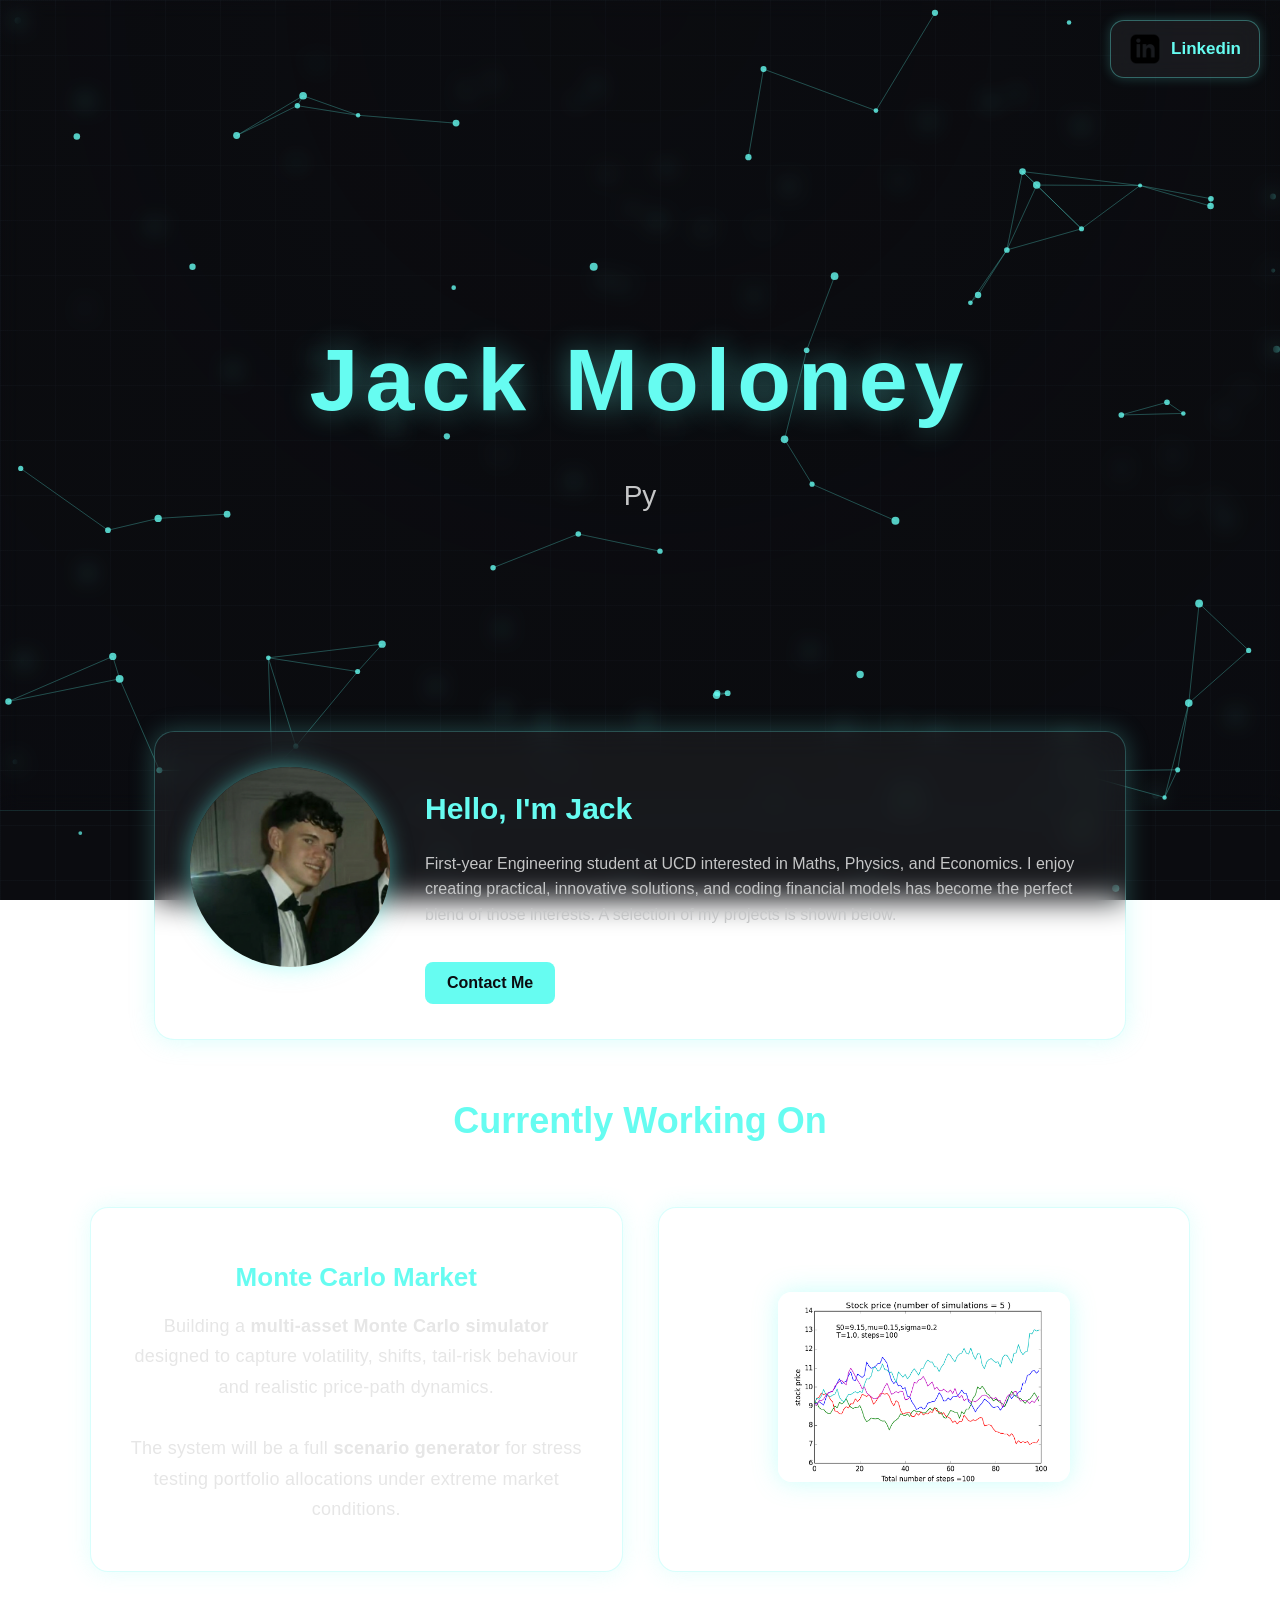
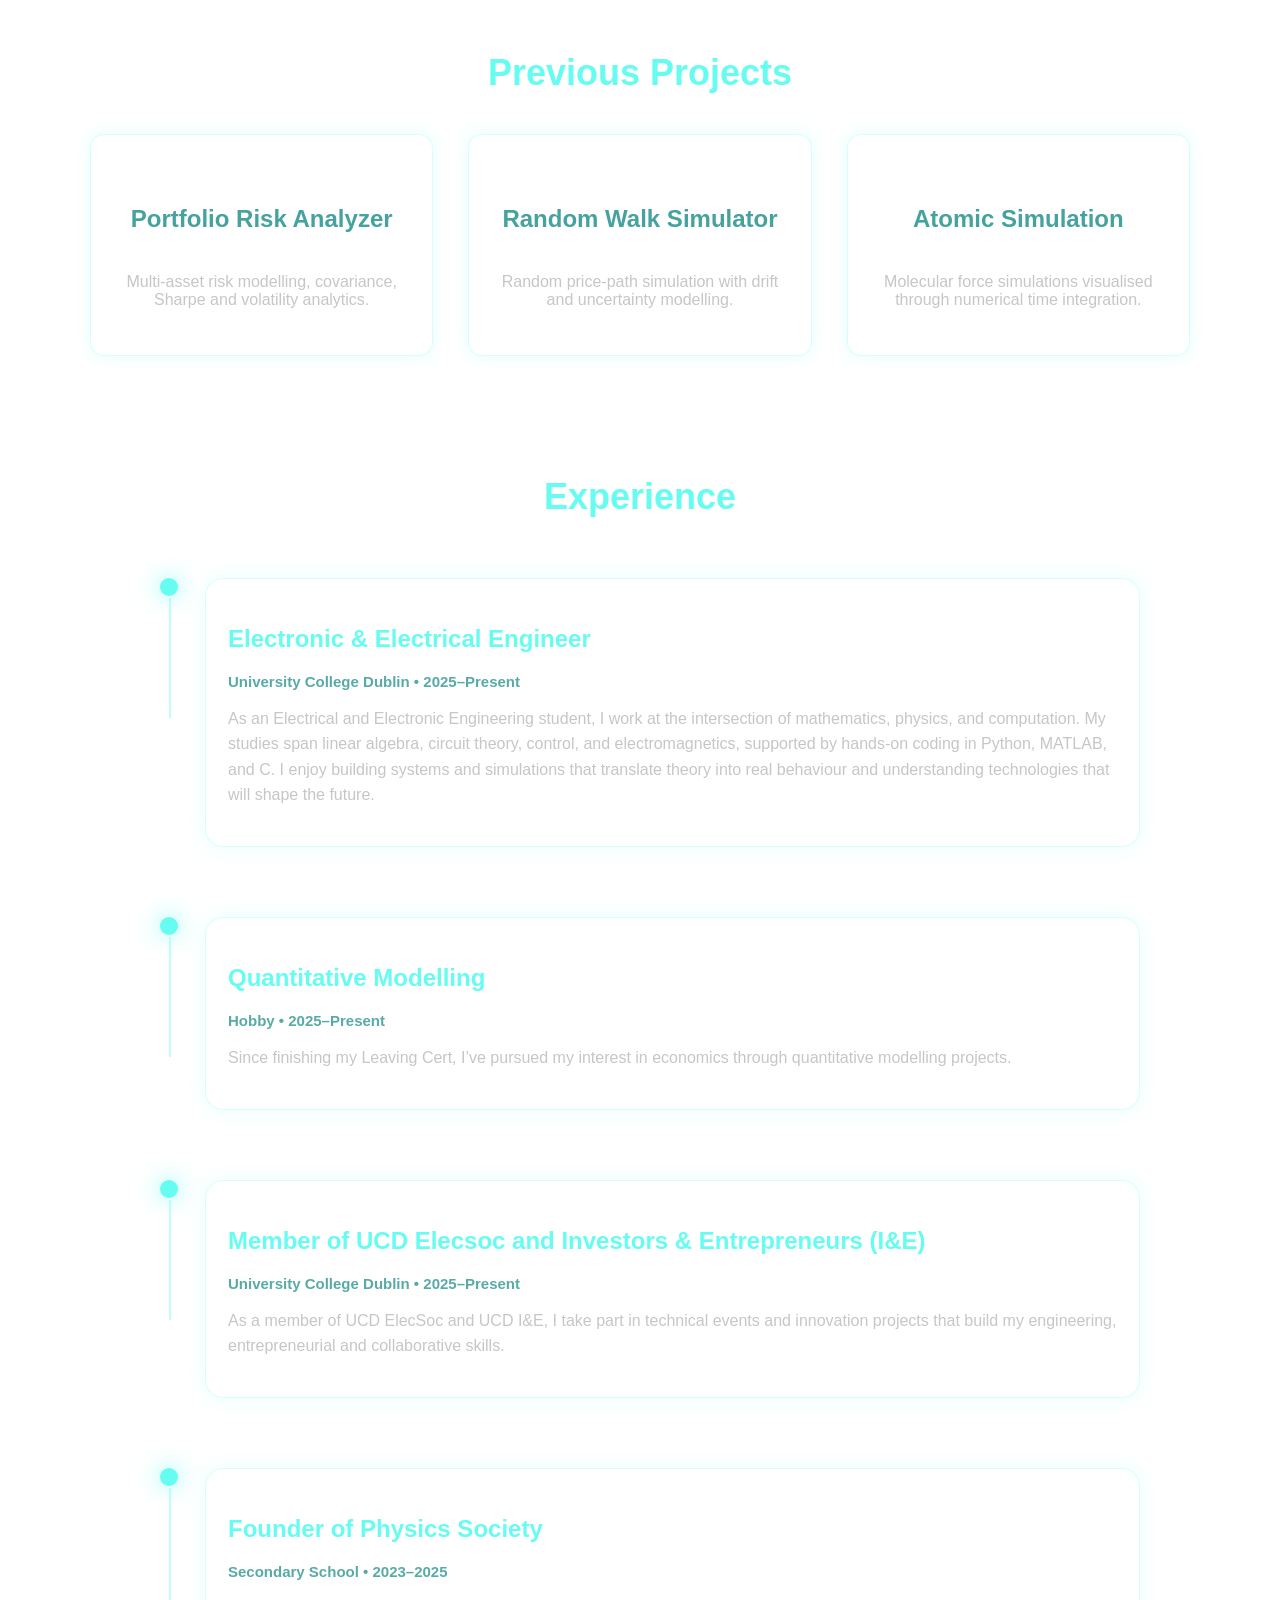
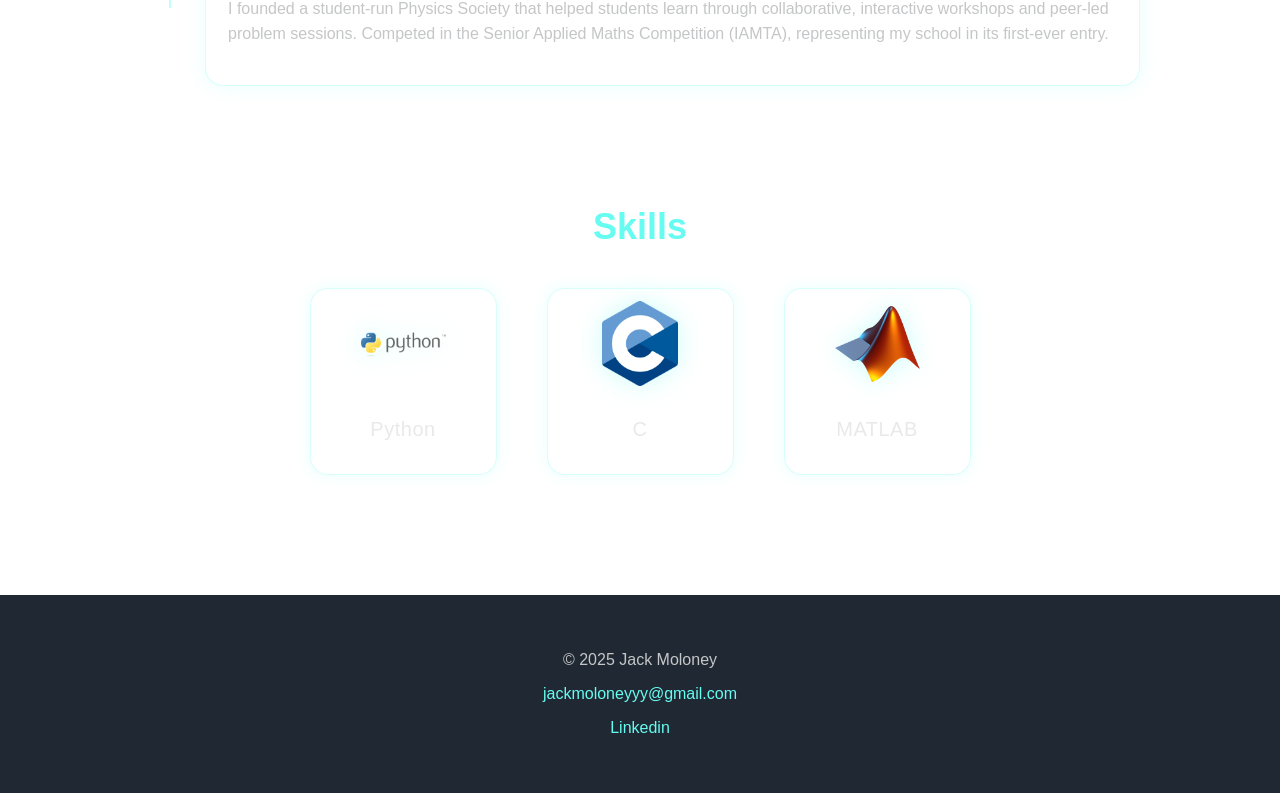
==== commit 8a9e9790: "Update.3" ====
--- a/index.html
+++ b/index.html
@@ -133,7 +133,7 @@
 <!-- ============================================================
      FLOATING LINKEDIN BUTTON
 ============================================================ -->
-<a href="https://www.linkedin.com/in/your-link-here" target="_blank" class="floating-linkedin">
+<a href="https://www.linkedin.com/in/jackmoloneyyy" target="_blank" class="floating-linkedin">
     <img src="assets/linkedin.png" alt="LinkedIn" class="linkedin-icon">
     <span>Linkedin</span>
 </a>
@@ -159,14 +159,14 @@
 ============================================================ -->
 <section class="profile-wrapper fade-in">
     <div class="profile-card-home">
-        <img src="assets/profile.jpg" class="profile-photo-home">
+        <img src="assets/profile.png" class="profile-photo-home">
 
         <div>
             <h2 class="profile-heading">Hello, I'm Jack</h2>
             <p class="profile-description">
-                I specialise in Python-driven quantitative development: stochastic models,
-                simulation engines, portfolio analytics and financial visualisation.
-                My focus is producing structured, high-quality tooling for real-world decision support.
+                First-year Engineering student at UCD interested in Maths, Physics, and Economics. 
+                I enjoy creating practical, innovative solutions, and coding financial models has become the perfect blend of those interests.
+                 A selection of my projects is shown below.
             </p>
             <a href="mailto:jackmoloneyyy@gmail.com" class="profile-btn-home">Contact Me</a>
         </div>
@@ -183,21 +183,24 @@
 
         <!-- LEFT: Description -->
         <div class="current-work-card current-work-textcard">
-            <h3>Monte Carlo Market Engine</h3>
+            <h3>Monte Carlo Market </h3>
             <p>
-                Building a next-generation <strong>multi-asset Monte Carlo simulator</strong> designed to
-                capture volatility clustering, regime shifts, tail-risk behaviour, and realistic price-path
+                Building a <strong>multi-asset Monte Carlo simulator</strong> designed to
+                capture volatility, shifts, tail-risk behaviour and realistic price-path
                 dynamics.  
                 <br><br>
-                The system will evolve into a full <strong>scenario generator</strong> for stress testing
+                The system will be a full <strong>scenario generator</strong> for stress testing
                 portfolio allocations under extreme market conditions.
             </p>
         </div>
 
         <!-- RIGHT: Image -->
         <div class="current-work-card current-work-imagecard">
-            <img src="assets/montecarlo2.png" alt="Work In Progress">
-        </div>
+    <div class="current-work-img-wrapper">
+        <img src="assets/montecarlo2.png" alt="Work In Progress">
+    </div>
+</div>
+
 
     </div>
 </section>
@@ -213,16 +216,16 @@
 
         <a href="riskanalysis.html" class="project-tile">
             <h3>Portfolio Risk Analyzer</h3>
-            <p>Multi-asset risk modelling, covariance, Sharpe, volatility analytics & more.</p>
+            <p>Multi-asset risk modelling, covariance, Sharpe and volatility analytics.</p>
         </a>
 
         <a href="random-walk.html" class="project-tile">
             <h3>Random Walk Simulator</h3>
-            <p>Monte Carlo price-path simulation with Gaussian shocks and uncertainty modelling.</p>
+            <p>Random price-path simulation with drift and uncertainty modelling.</p>
         </a>
 
         <a href="lennard-jones.html" class="project-tile">
-            <h3>Lennard-Jones Simulation</h3>
+            <h3>Atomic Simulation</h3>
             <p>Molecular force simulations visualised through numerical time integration.</p>
         </a>
 
@@ -242,19 +245,32 @@
             <div class="timeline-dot pulse"></div>
             <div class="timeline-line"></div>
             <div class="timeline-content">
-                <h3>Quantitative Research Student</h3>
-                <h4>University Project • 2024–Present</h4>
-                <p>Research-driven modelling, Monte Carlo simulation, volatility & portfolio analysis.</p>
+                <h3>Electronic & Electrical Engineer</h3>
+                <h4>University College Dublin • 2025–Present</h4>
+                <p>As an Electrical and Electronic Engineering student, I work at the intersection of mathematics, physics, and computation.
+                     My studies span linear algebra, circuit theory, control, and electromagnetics, supported by hands-on coding in Python, MATLAB, and C.
+                      I enjoy building systems and simulations that translate theory into real behaviour and understanding technologies that will shape the future.</p>
             </div>
         </div>
+
+<div class="timeline-item reveal">
+            <div class="timeline-dot pulse"></div>
+            <div class="timeline-line"></div>
+            <div class="timeline-content">
+                <h3>Quantitative Modelling</h3>
+                <h4>Hobby • 2025–Present</h4>
+                <p> Since finishing my Leaving Cert, I’ve pursued my interest in economics through quantitative modelling projects. </p>
+            </div>
+        </div>
+
 
         <div class="timeline-item reveal">
             <div class="timeline-dot pulse"></div>
             <div class="timeline-line"></div>
             <div class="timeline-content">
-                <h3>Independent Quant Development</h3>
-                <h4>2023–Present</h4>
-                <p>Simulation engines, data pipelines, and technical modelling in Python.</p>
+                <h3>Member of UCD Elecsoc and Investors & Entrepreneurs (I&E)</h3>
+                <h4>University College Dublin • 2025–Present</h4>
+                <p>As a member of UCD ElecSoc and UCD I&E, I take part in technical events and innovation projects that build my engineering, entrepreneurial and collaborative skills.</p>
             </div>
         </div>
 
@@ -262,9 +278,9 @@
             <div class="timeline-dot pulse"></div>
             <div class="timeline-line"></div>
             <div class="timeline-content">
-                <h3>Software & Data Projects</h3>
-                <h4>2022–Present</h4>
-                <p>Building experimental systems for analysis, automation, modelling, and insight extraction.</p>
+                <h3>Founder of Physics Society</h3>
+                <h4>Secondary School • 2023–2025</h4>
+                <p>I founded a student-run Physics Society that helped students learn through collaborative, interactive workshops and peer-led problem sessions. Competed in the Senior Applied Maths Competition (IAMTA), representing my school in its first-ever entry.</p>
             </div>
         </div>
 
@@ -303,7 +319,7 @@
 <footer class="footer fade-in">
     <p>© 2025 Jack Moloney</p>
     <p><a href="mailto:jackmoloneyyy@gmail.com">jackmoloneyyy@gmail.com</a></p>
-    <p><a href="https://www.linkedin.com/in/your-link-here" target="_blank">LinkedIn</a></p>
+    <p><a href="https://www.linkedin.com/in/jackmoloneyyy" target="_blank">Linkedin</a></p>
 </footer>
 
 
--- a/styles2.css
+++ b/styles2.css
@@ -1298,3 +1298,148 @@
         grid-template-columns: 1fr;
     }
 }
+/* === FLOATING BACK BUTTON (Top Left) === */
+.back-home-btn {
+    position: fixed;
+    top: 20px;
+    left: 20px; /* now top LEFT */
+    z-index: 9999;
+
+    padding: 10px 16px;
+    background: rgba(255,255,255,0.06);
+    border: 1px solid rgba(102,252,241,0.35);
+    border-radius: 12px;
+
+    font-family: "Inter", sans-serif;
+    font-weight: 500;
+    font-size: 15px;
+    color: #66FCF1;
+    text-decoration: none;
+    letter-spacing: 0.4px;
+
+    backdrop-filter: blur(10px);
+    transition: 0.3s ease;
+    box-shadow: 0 0 12px rgba(102, 252, 241, 0.22);
+}
+
+.back-home-btn:hover {
+    transform: translateY(-2px) scale(1.05);
+    background: rgba(102,252,241,0.15);
+    box-shadow: 0 0 25px rgba(102,252,241,0.45);
+}
+/* Wrapper controls the DEFAULT small size */
+.current-work-img-wrapper {
+    width: 55%;                 /* Smaller default size */
+    margin: 0 auto;
+    transition: transform 0.4s ease, width 0.4s ease;
+    cursor: pointer;
+}
+
+/* Image styling */
+.current-work-img-wrapper img {
+    width: 100%;
+    border-radius: 14px;
+    box-shadow: 0 0 25px rgba(102,252,241,0.35);
+    transition: transform 0.4s ease;
+}
+
+/* Hover expansion */
+.current-work-img-wrapper:hover {
+    width: 80%;                 /* Expand smoothly on hover */
+    transform: scale(1.05);
+}
+
+.current-work-img-wrapper:hover img {
+    transform: scale(1.07);
+    box-shadow: 0 0 45px rgba(102,252,241,0.55);
+}
+.project-tile h3 {
+    font-size: 24px;
+    font-weight: 600;
+    text-align: center;
+    min-height: 60px;   /* Ensures equal vertical space for all titles */
+    display: flex;
+    align-items: center;
+    justify-content: center;
+}
+/* MINI CATEGORY LABEL ABOVE TITLES */
+.metric-mini-label {
+    display: inline-block;
+    font-size: 11px;
+    font-weight: 500;
+    text-transform: uppercase;
+    letter-spacing: 2px;
+    color: #66FCF1;
+    opacity: 0.75;
+
+    margin-bottom: 4px;
+    transition: 0.3s ease;
+}
+
+/* MAIN TITLE BELOW LABEL */
+.metric-title {
+    display: block;
+    font-size: 20px;
+    font-weight: 600;
+    color: #E6E6E6;
+    margin-bottom: 8px;
+}
+
+/* COOL EFFECT ON HOVER */
+.metric-card:hover .metric-mini-label {
+    opacity: 1;
+    letter-spacing: 3px;
+    text-shadow: 0 0 8px rgba(102, 252, 241, 0.7);
+    transform: translateY(-1px);
+}
+
+/* Slight glow on title hover */
+.metric-card:hover .metric-title {
+    color: #66FCF1;
+    text-shadow: 0 0 15px rgba(102,252,241,0.4);
+}
+/* FORCE ALL VISUAL DASHBOARD CARDS TO ALIGN */
+.ra-fig-grid {
+    display: grid;
+    grid-template-columns: repeat(3, 1fr);
+    gap: 28px;
+    align-items: start;
+}
+
+/* Equal-height cards */
+.ra-fig-card {
+    height: 100%;
+    display: flex;
+    flex-direction: column;
+    justify-content: flex-start;
+
+    background: rgba(255,255,255,0.04);
+    border-radius: 14px;
+    padding: 18px;
+    border: 1px solid rgba(102,252,241,0.25);
+    backdrop-filter: blur(10px);
+    box-shadow: 0 0 20px rgba(102,252,241,0.2);
+}
+
+/* UNIFY IMAGE HEIGHTS */
+.ra-fig-card img {
+    width: 100%;
+    height: 220px;            /* forces equal image height */
+    object-fit: contain;      /* prevents cropping */
+    border-radius: 10px;
+    margin-bottom: 12px;
+}
+
+/* Align text lengths and spacing */
+.ra-fig-card h3 {
+    margin-bottom: 6px;
+    min-height: 30px;         /* equal title height */
+}
+
+.ra-fig-card p {
+    flex-grow: 1;             /* ensures all text blocks fill evenly */
+    display: flex;
+    align-items: flex-start;
+    line-height: 1.45;
+    color: #C5C6C7;
+}
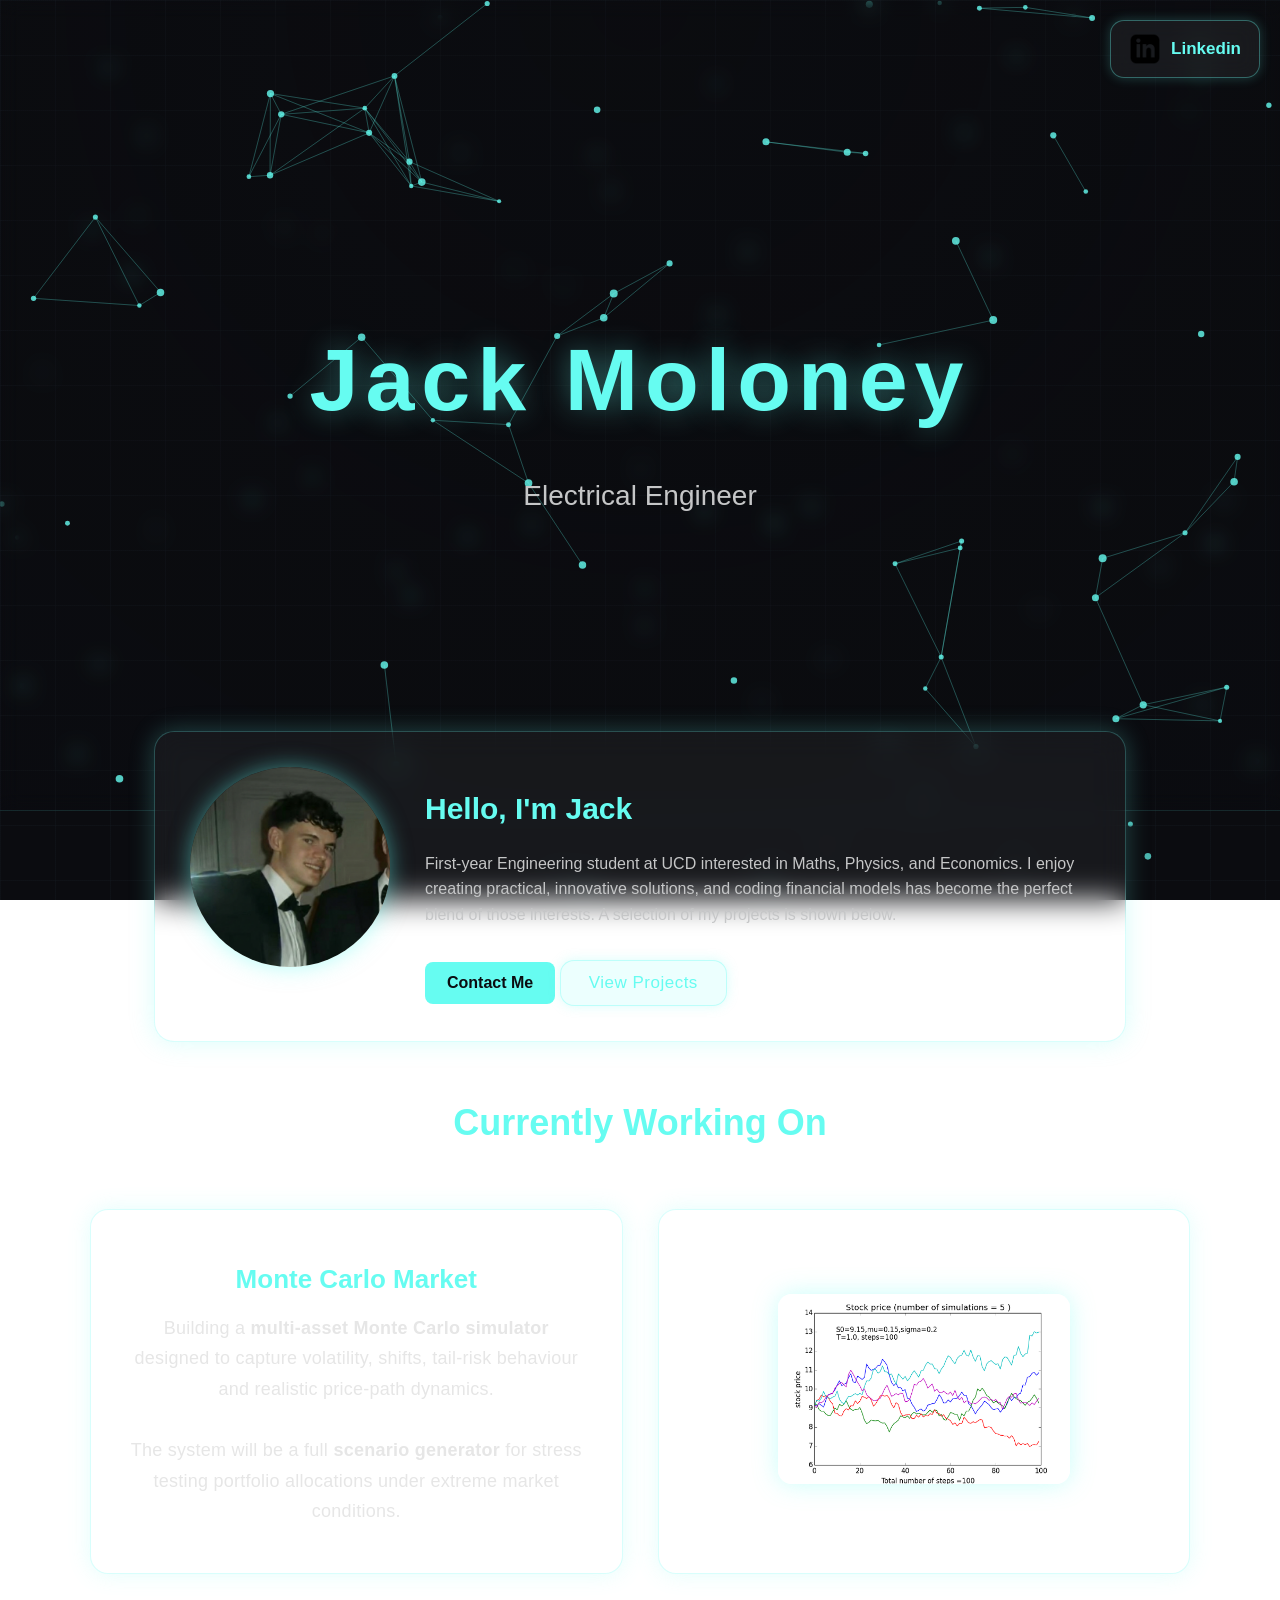
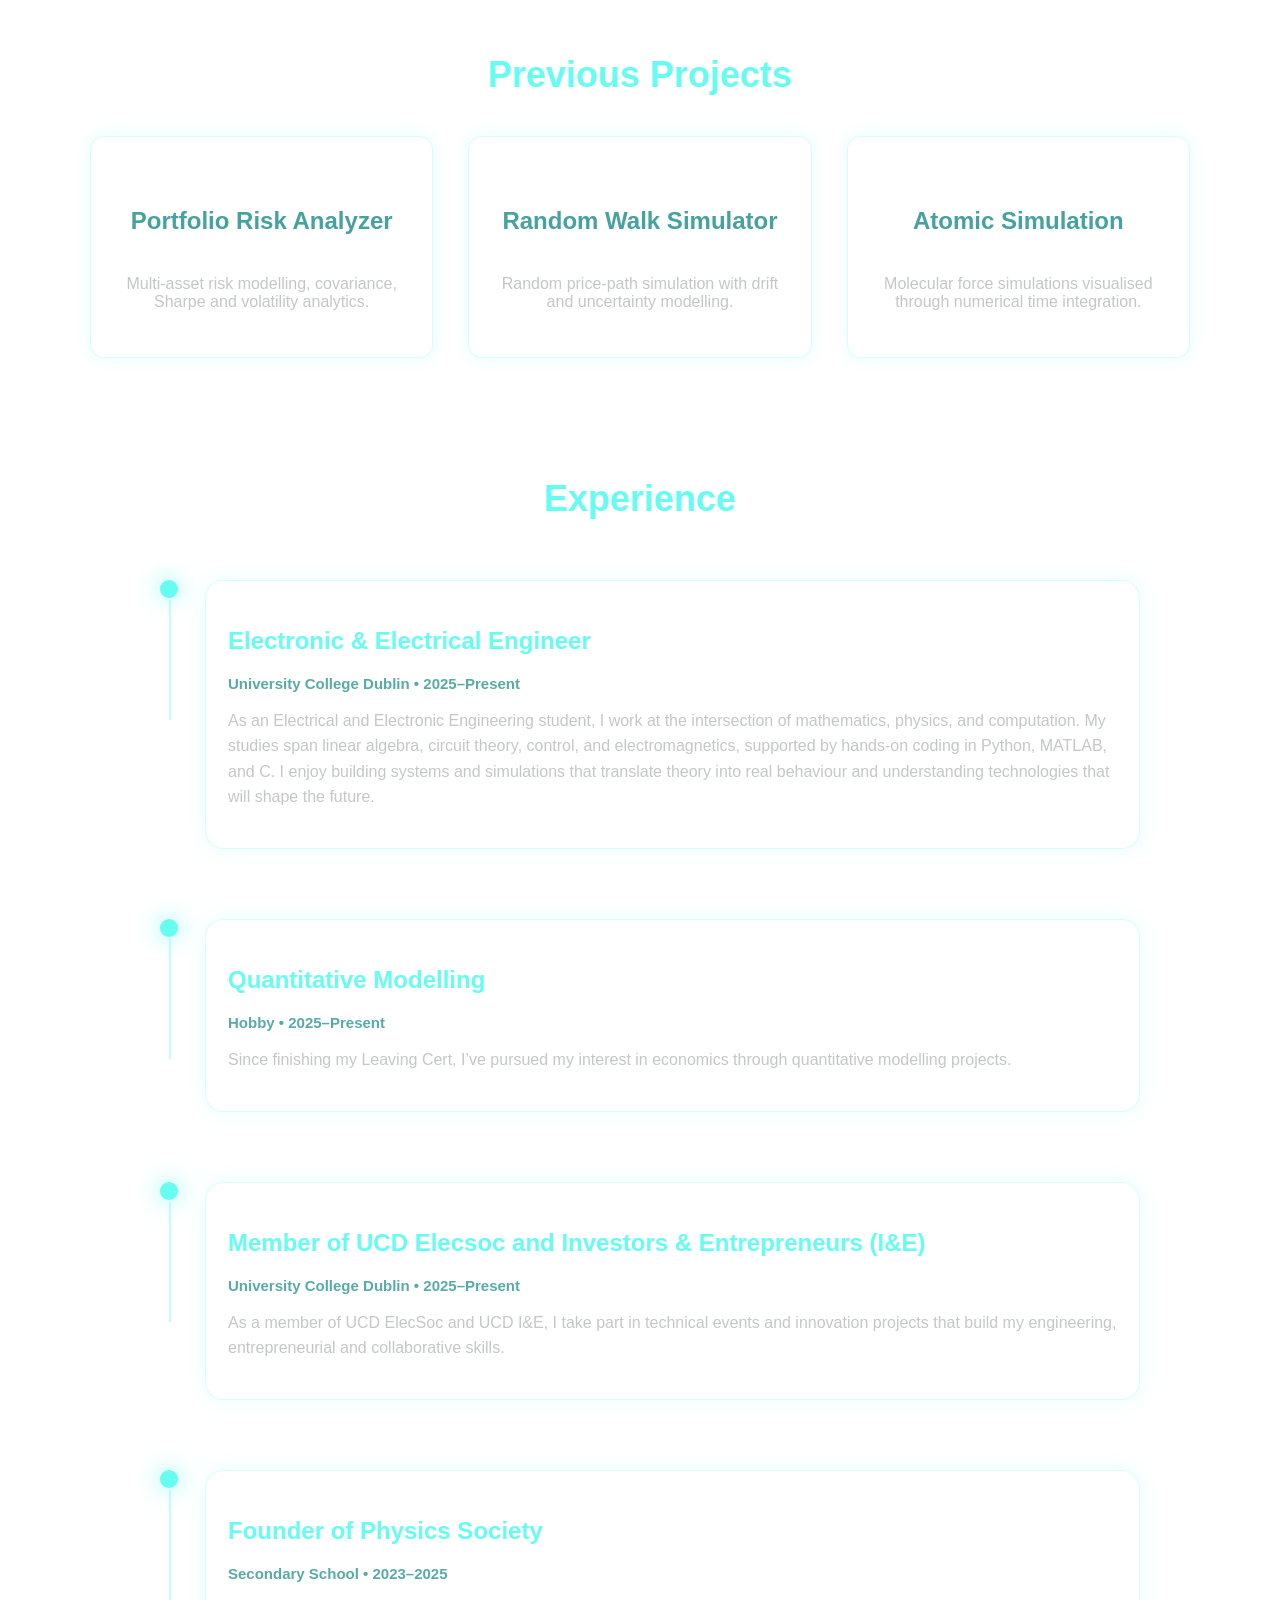
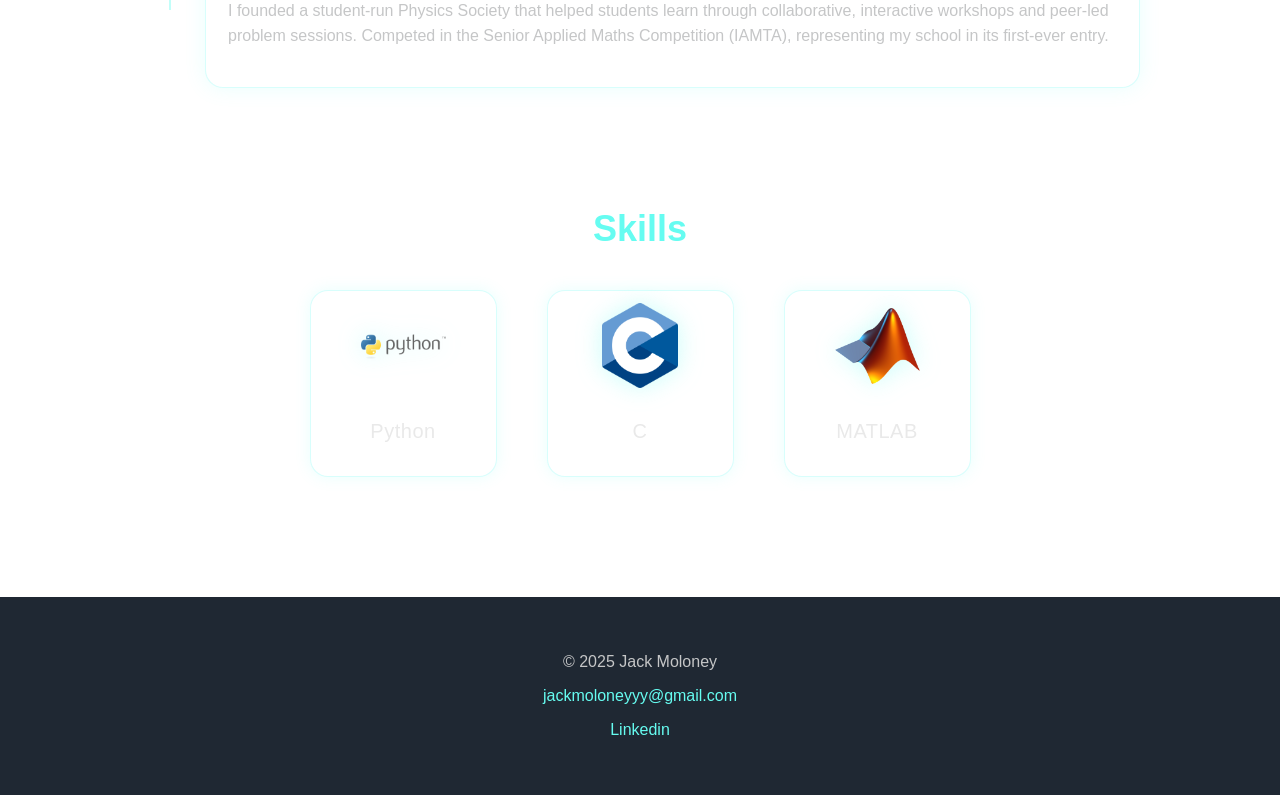
==== commit 515344e7: "Update.4" ====
--- a/index.html
+++ b/index.html
@@ -2,7 +2,7 @@
 <html lang="en">
 <head>
     <meta charset="UTF-8">
-    <title>Jack Moloney — Quant Portfolio</title>
+    <title>Jack Moloney — Portfolio</title>
 
     <!-- Use upgraded stylesheet -->
     <link rel="stylesheet" href="styles2.css">
@@ -169,6 +169,7 @@
                  A selection of my projects is shown below.
             </p>
             <a href="mailto:jackmoloneyyy@gmail.com" class="profile-btn-home">Contact Me</a>
+            <a href="#projects" class="view-projects-btn">View Projects</a>
         </div>
     </div>
 </section>
@@ -209,7 +210,7 @@
 <!-- ============================================================
      PROJECT SHOWCASE
 ============================================================ -->
-<section class="project-showcase fade-in">
+<section id="projects" class="project-showcase fade-in">
     <h2 class="section-title">Previous Projects</h2>
 
     <div class="projects-grid">
--- a/styles2.css
+++ b/styles2.css
@@ -1443,3 +1443,31 @@
     line-height: 1.45;
     color: #C5C6C7;
 }
+/* VIEW PROJECTS BUTTON */
+.view-projects-btn {
+    display: inline-block;
+    margin-top: 14px;
+
+    padding: 12px 28px;
+    border-radius: 14px;
+
+    background: rgba(102,252,241,0.12);
+    border: 1px solid rgba(102,252,241,0.35);
+
+    color: #66FCF1;
+    font-family: "Inter", sans-serif;
+    font-size: 17px;
+    font-weight: 500;
+    letter-spacing: 0.5px;
+    text-decoration: none;
+
+    backdrop-filter: blur(10px);
+    transition: 0.3s ease;
+    box-shadow: 0 0 12px rgba(102,252,241,0.25);
+}
+
+.view-projects-btn:hover {
+    transform: translateY(-3px) scale(1.05);
+    background: rgba(102,252,241,0.25);
+    box-shadow: 0 0 30px rgba(102,252,241,0.55);
+}
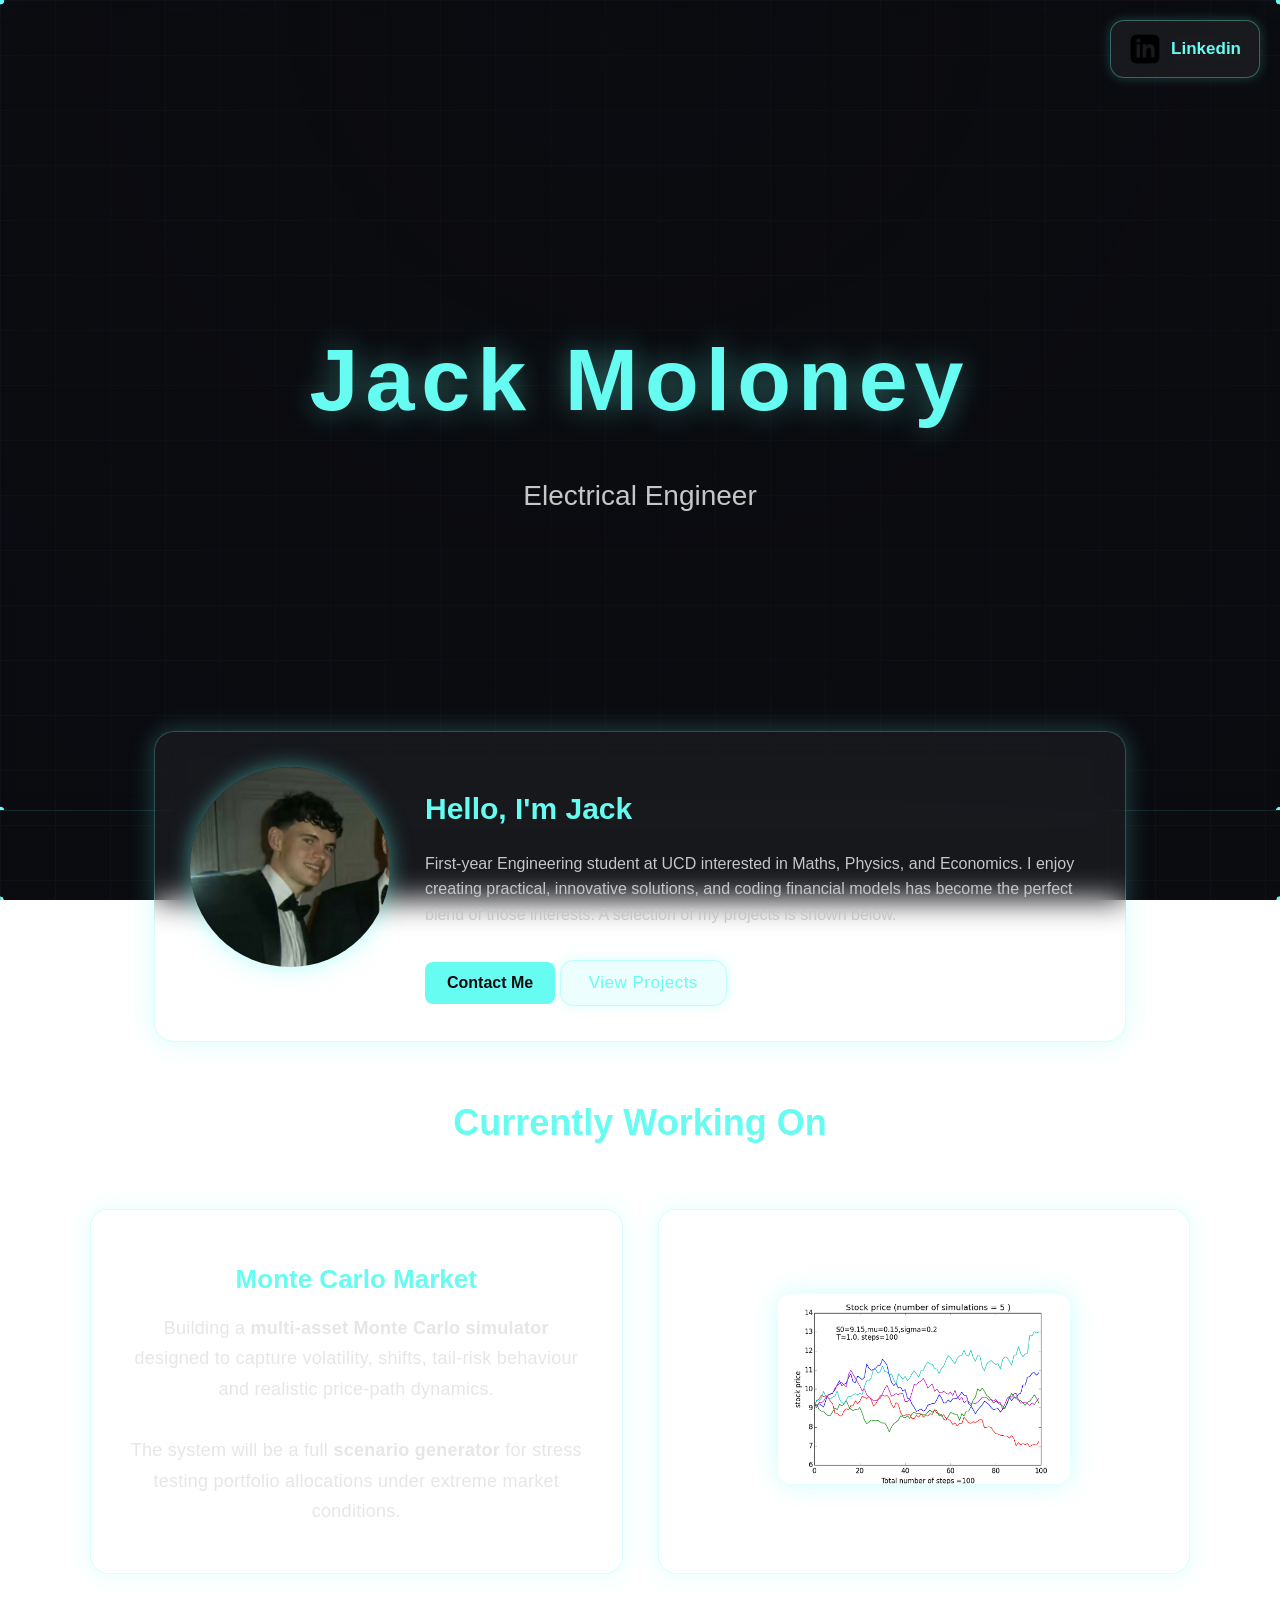
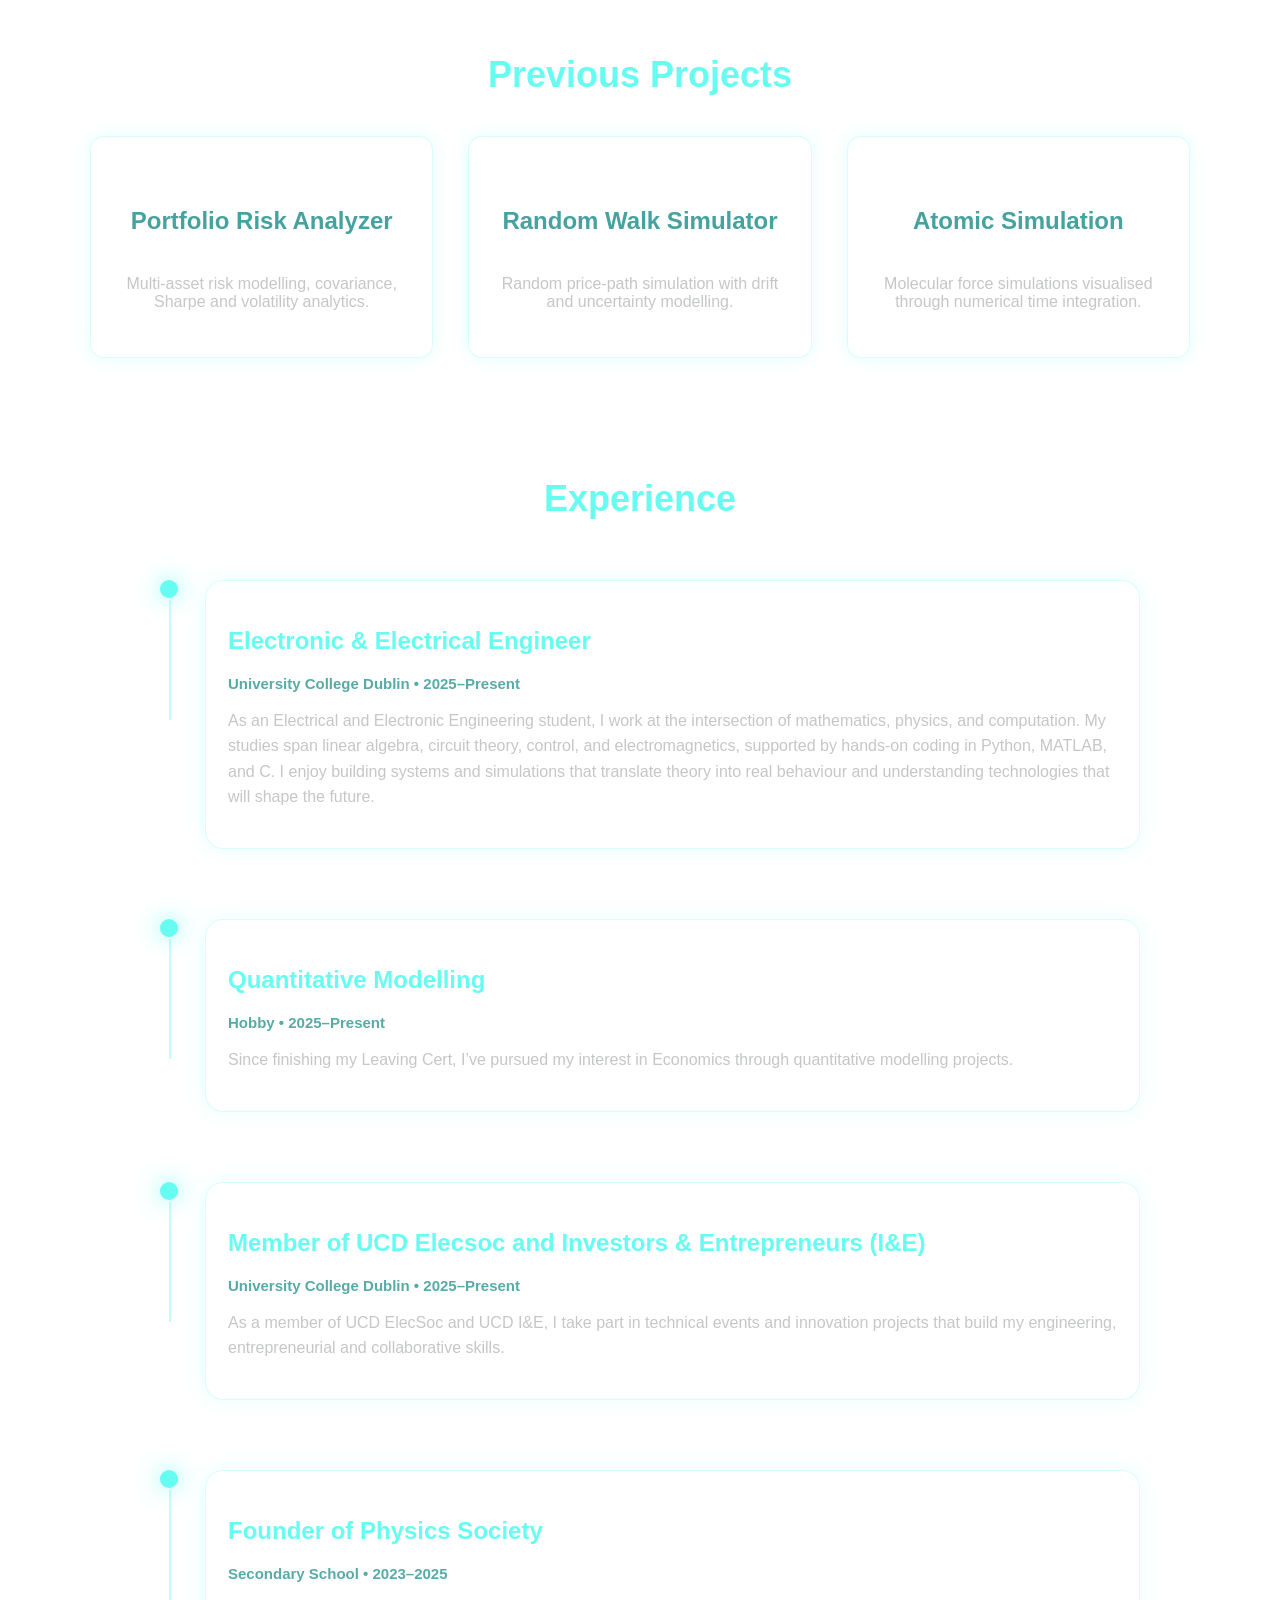
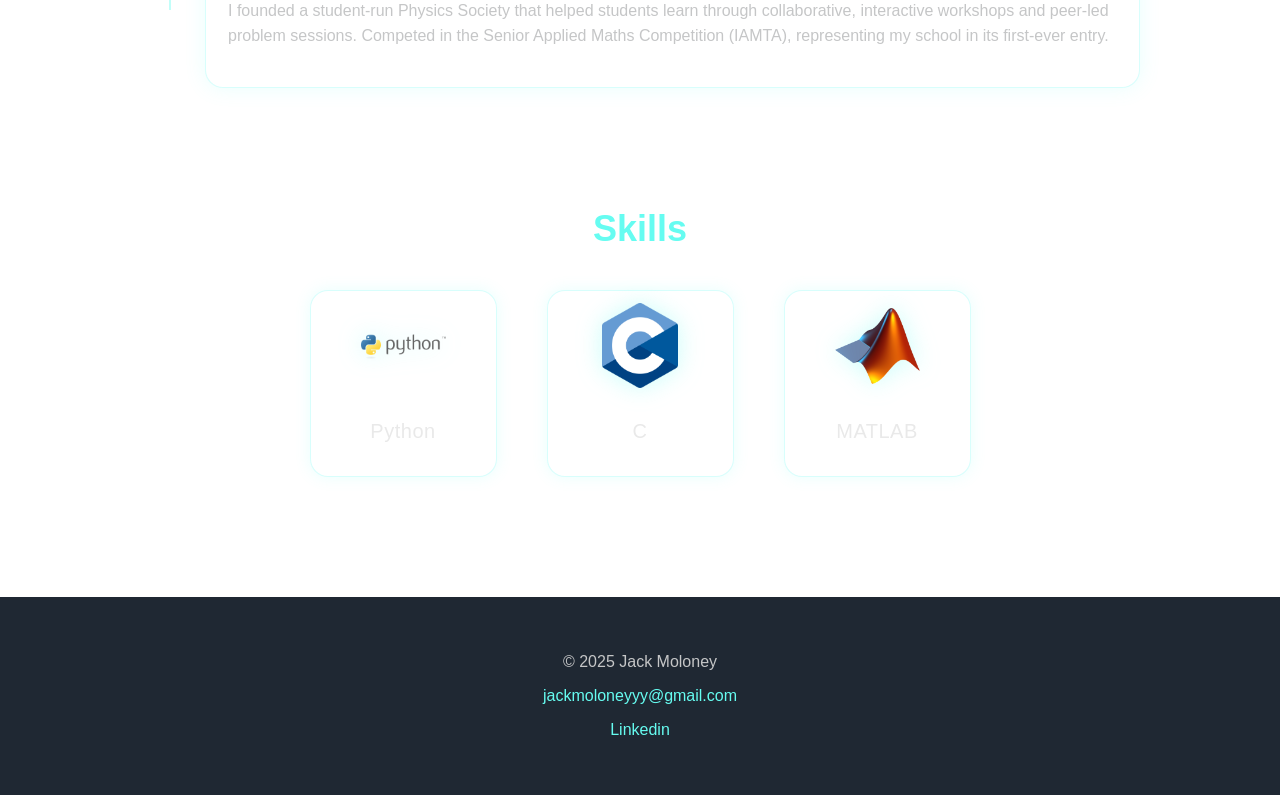
==== commit cd0879aa: "Update.5" ====
--- a/index.html
+++ b/index.html
@@ -260,7 +260,7 @@
             <div class="timeline-content">
                 <h3>Quantitative Modelling</h3>
                 <h4>Hobby • 2025–Present</h4>
-                <p> Since finishing my Leaving Cert, I’ve pursued my interest in economics through quantitative modelling projects. </p>
+                <p> Since finishing my Leaving Cert, I’ve pursued my interest in Economics through quantitative modelling projects. </p>
             </div>
         </div>
 
--- a/styles2.css
+++ b/styles2.css
@@ -1471,3 +1471,64 @@
     background: rgba(102,252,241,0.25);
     box-shadow: 0 0 30px rgba(102,252,241,0.55);
 }
+/* UNIVERSAL SNAPSHOT LAYOUT — FIXED */
+.ra-layout {
+    display: grid;
+    grid-template-columns: minmax(0, 1.3fr) minmax(0, 1fr);
+    gap: 40px;
+    max-width: 1100px;
+    margin: 70px auto;
+    padding: 0 20px;
+    align-items: start; /* top-align both sides */
+}
+
+/* LEFT SIDE */
+.ra-summary h2 {
+    color: #66FCF1;
+    font-size: 30px;
+    margin-bottom: 10px;
+}
+
+.ra-summary p {
+    margin: 0 0 20px 0;
+    color: #C5C6C7;
+}
+
+.metric-grid {
+    display: grid;
+    grid-template-columns: repeat(2, 1fr);
+    gap: 18px;
+}
+
+/* RIGHT SIDE */
+.ra-main-visual {
+    display: flex;
+    justify-content: center;
+    align-items: flex-start;  /* critical: aligns image to top */
+    margin: 0;
+    padding: 0;
+}
+
+.ra-main-card {
+    background: rgba(255,255,255,0.04);
+    border-radius: 16px;
+    border: 1px solid rgba(102,252,241,0.3);
+    padding: 16px;
+    max-width: 480px;
+    width: 100%;
+}
+
+.ra-main-card img {
+    width: 100%;
+    border-radius: 12px;
+    margin-bottom: 10px;
+}
+/* === FIX SNAPSHOT ALIGNMENT ACROSS ALL PROJECT PAGES === */
+.ra-layout > * {
+    margin-top: 0 !important;
+    padding-top: 0 !important;
+}
+
+.ra-layout {
+    align-items: start !important;
+}
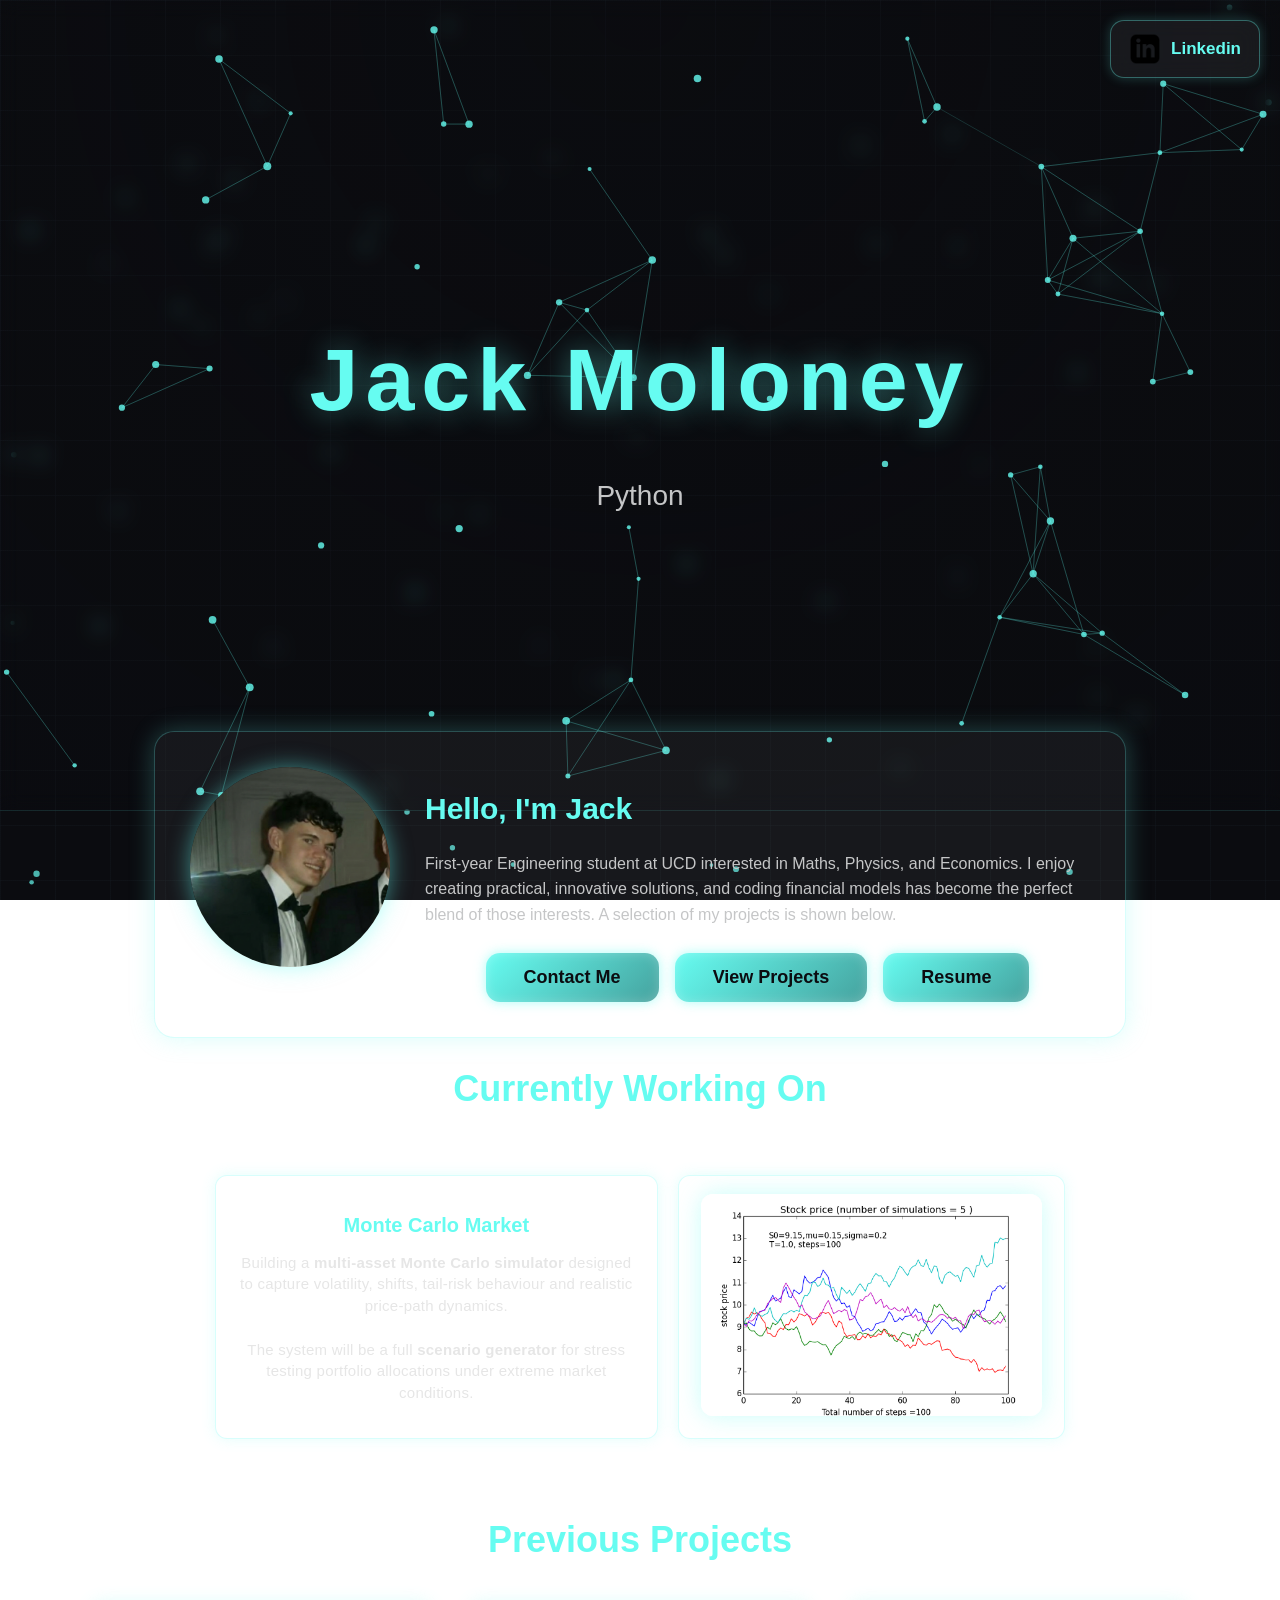
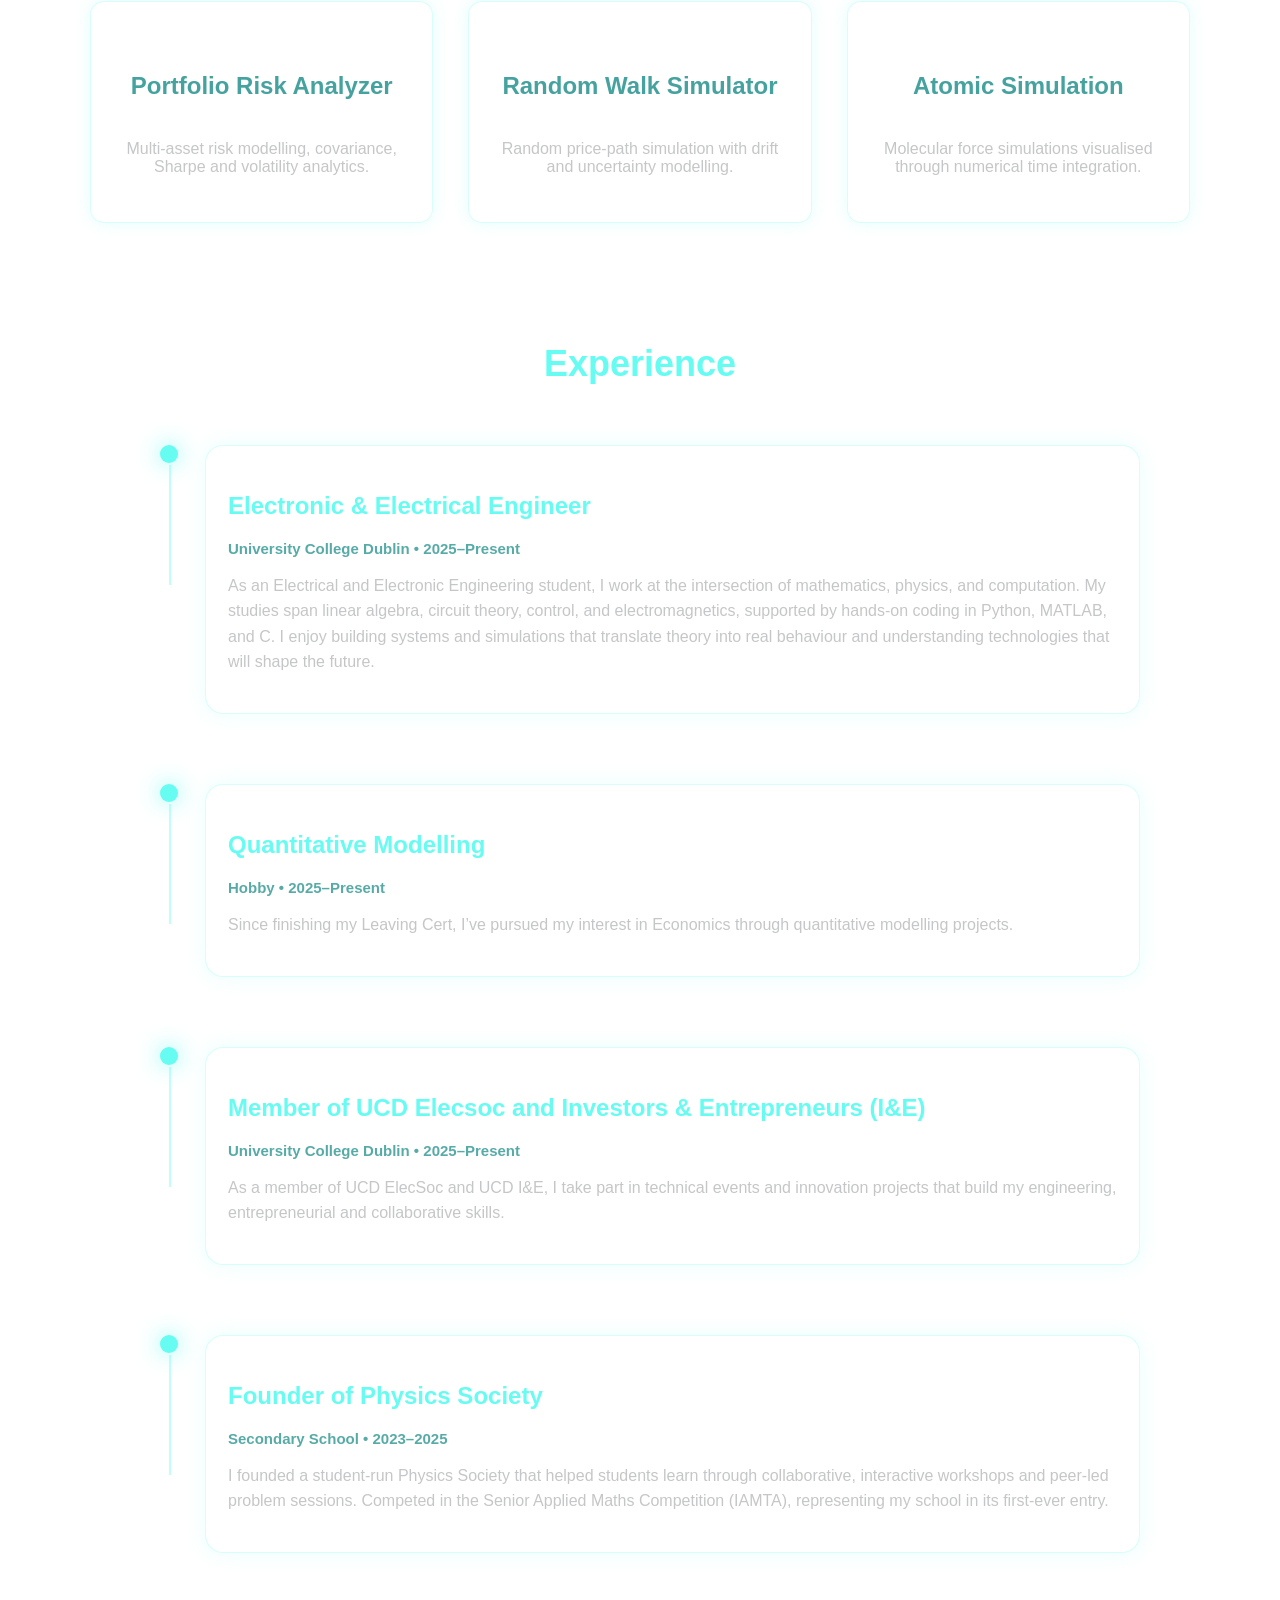
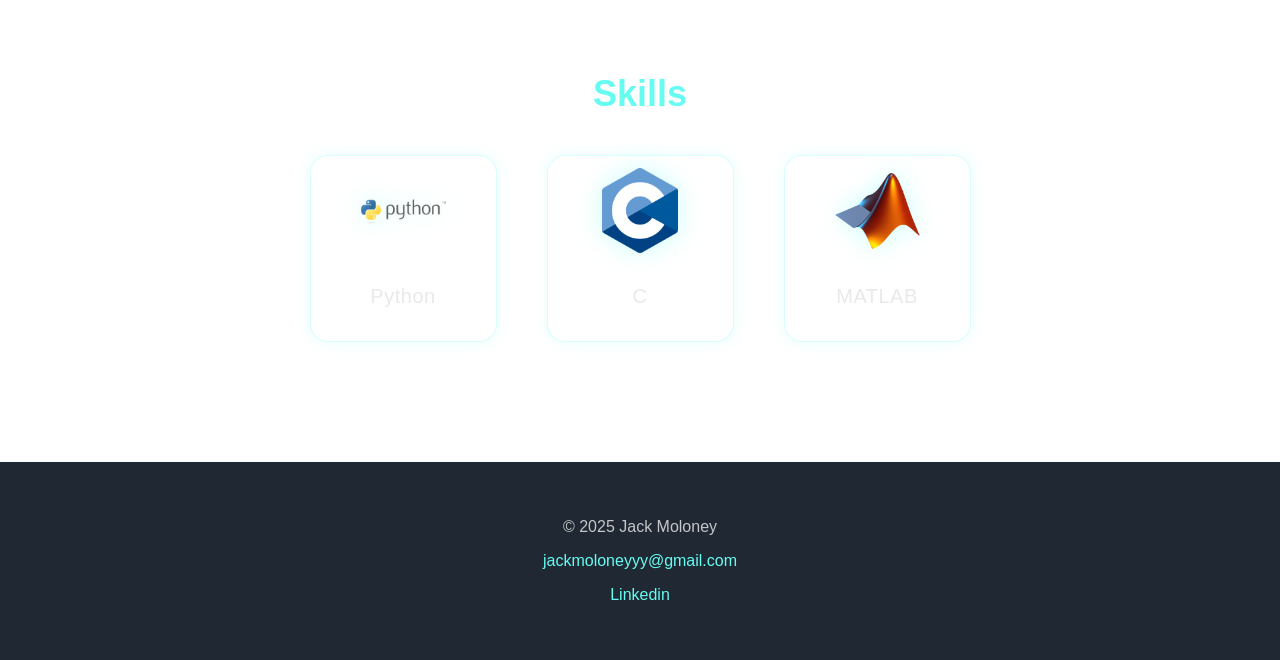
==== commit c82f3e0e: "Update.6" ====
--- a/index.html
+++ b/index.html
@@ -168,8 +168,12 @@
                 I enjoy creating practical, innovative solutions, and coding financial models has become the perfect blend of those interests.
                  A selection of my projects is shown below.
             </p>
-            <a href="mailto:jackmoloneyyy@gmail.com" class="profile-btn-home">Contact Me</a>
-            <a href="#projects" class="view-projects-btn">View Projects</a>
+           <div class="homepage-btn-row">
+    <a href="mailto:jackmoloneyyy@gmail.com" class="homepage-btn">Contact Me</a>
+    <a href="#projects" class="homepage-btn">View Projects</a>
+    <a href="assets/Jack_Moloney_Resume.pdf" class="homepage-btn" target="_blank">Resume</a>
+</div>
+
         </div>
     </div>
 </section>
@@ -374,6 +378,15 @@
 
 drawGlobalParticles();
 </script>
+<script>
+document.querySelectorAll(".homepage-btn").forEach(btn => {
+    btn.addEventListener("mousemove", function(e) {
+        const rect = btn.getBoundingClientRect();
+        btn.style.setProperty("--x", (e.clientX - rect.left) + "px");
+        btn.style.setProperty("--y", (e.clientY - rect.top) + "px");
+    });
+});
+</script>
 
 </body>
 </html>
--- a/styles2.css
+++ b/styles2.css
@@ -1532,3 +1532,201 @@
 .ra-layout {
     align-items: start !important;
 }
+.ra-layout .ra-main-visual {
+    align-items: center !important;
+    justify-content: center !important;
+    padding-top: 10px;
+}
+/* Center the How It Works section in Random Walk page */
+.project-process {
+    text-align: center !important;
+}
+
+.project-process .process-timeline {
+    display: flex;
+    flex-direction: column;
+    align-items: center !important;
+}
+
+.project-process .process-card {
+    max-width: 700px;
+}
+/* ================================
+   COMPACT "CURRENTLY WORKING ON" SECTION
+   ================================ */
+
+/* Smaller spacing around the whole section */
+.current-work-section {
+    margin: 30px auto 20px !important;
+}
+
+/* Make the grid narrower and cards smaller */
+.current-work-grid {
+    grid-template-columns: 0.8fr 0.7fr !important;
+    gap: 20px !important;
+    max-width: 850px;
+    margin: 20px auto !important;
+}
+
+/* CARD SIZE REDUCTION */
+.current-work-card {
+    padding: 18px 22px !important;
+    border-radius: 12px !important;
+    box-shadow: 0 0 14px rgba(102,252,241,0.18) !important;
+}
+
+/* TEXT CARD — smaller font */
+.current-work-textcard h3 {
+    font-size: 20px !important;
+    margin-bottom: 6px !important;
+}
+
+.current-work-textcard p {
+    font-size: 15px !important;
+    line-height: 1.45 !important;
+}
+
+/* IMAGE CARD — drastically reduce image size */
+.current-work-img-wrapper {
+    width: 60% !important;   /* reduce width */
+    margin: 0 auto !important;
+}
+
+.current-work-img-wrapper img {
+    border-radius: 12px !important;
+}
+
+/* On hover: subtle only */
+.current-work-img-wrapper:hover {
+    width: 65% !important;
+    transform: scale(1.03) !important;
+}
+
+.current-work-img-wrapper:hover img {
+    transform: scale(1.03) !important;
+}
+/* Resume Button (Homepage) */
+.resume-btn-home {
+    display: inline-block;
+    margin-left: 12px;
+    padding: 12px 28px;
+    border-radius: 10px;
+    
+    font-size: 17px;
+    font-weight: 600;
+    text-decoration: none;
+    color: #0b0c10;
+
+    background: rgba(102, 252, 241, 0.18);
+    border: 1px solid rgba(102, 252, 241, 0.35);
+    backdrop-filter: blur(8px);
+
+    transition: 0.3s ease;
+}
+
+.resume-btn-home:hover {
+    background: rgba(102, 252, 241, 0.35);
+    box-shadow: 0 0 18px rgba(102, 252, 241, 0.4);
+    transform: translateY(-2px);
+}
+/* ==========================================
+   UNIFIED HOMEPAGE BUTTON STYLE
+   ========================================== */
+
+/* =======================================================
+   VIBRANT GLOWING HOMEPAGE BUTTONS
+   ======================================================= */
+
+.homepage-btn {
+    position: relative;
+    display: inline-block;
+
+    padding: 14px 38px;
+    border-radius: 14px;
+
+    font-size: 18px;
+    font-weight: 600;
+    text-decoration: none;
+    text-align: center;
+    cursor: pointer;
+
+    /* Neon gradient */
+    background: linear-gradient(135deg, #66FCF1, #45A29E);
+    color: #0b0c10;
+
+    /* Glow + glass */
+    box-shadow:
+        0 0 12px rgba(102, 252, 241, 0.55),
+        inset 0 0 12px rgba(255, 255, 255, 0.25);
+    backdrop-filter: blur(8px);
+
+    transition: 0.25s ease;
+    overflow: hidden;
+}
+
+/* Hover: brighter + lifts */
+.homepage-btn:hover {
+    transform: translateY(-4px) scale(1.04);
+    box-shadow:
+        0 0 20px rgba(102, 252, 241, 0.85),
+        0 0 40px rgba(102, 252, 241, 0.55),
+        inset 0 0 18px rgba(255, 255, 255, 0.35);
+}
+
+/* Click effect */
+.homepage-btn:active {
+    transform: scale(0.97);
+}
+
+/* Cool animated highlight following cursor */
+.homepage-btn::before {
+    content: "";
+    position: absolute;
+    top: var(--y);
+    left: var(--x);
+
+    width: 0;
+    height: 0;
+    pointer-events: none;
+
+    background: radial-gradient(
+        circle,
+        rgba(255,255,255,0.45),
+        rgba(255,255,255,0) 70%
+    );
+    transform: translate(-50%, -50%);
+    transition: width 0.25s ease, height 0.25s ease;
+}
+
+.homepage-btn:hover::before {
+    width: 160px;
+    height: 160px;
+}
+
+/* Center the row */
+.homepage-btn-row {
+    display: flex;
+    justify-content: center;
+    margin-top: 25px;
+    gap: 16px;
+}
+.profile-card-home {
+    backdrop-filter: none !important;
+    -webkit-backdrop-filter: none !important;
+}
+/* Increase size of the right image in the Currently Working On section */
+.current-work-img-wrapper {
+    width: 100% !important;     /* Increase image width */
+    max-width: 380px !important;   /* Set a generous max size */
+    margin: 0 auto !important;
+}
+
+.current-work-img-wrapper img {
+    width: 100% !important;
+    height: auto !important;
+    border-radius: 14px;
+}
+/* Prevent image from shrinking on hover */
+.current-work-img-wrapper:hover {
+    width: inherit !important;   /* keeps the same width */
+}
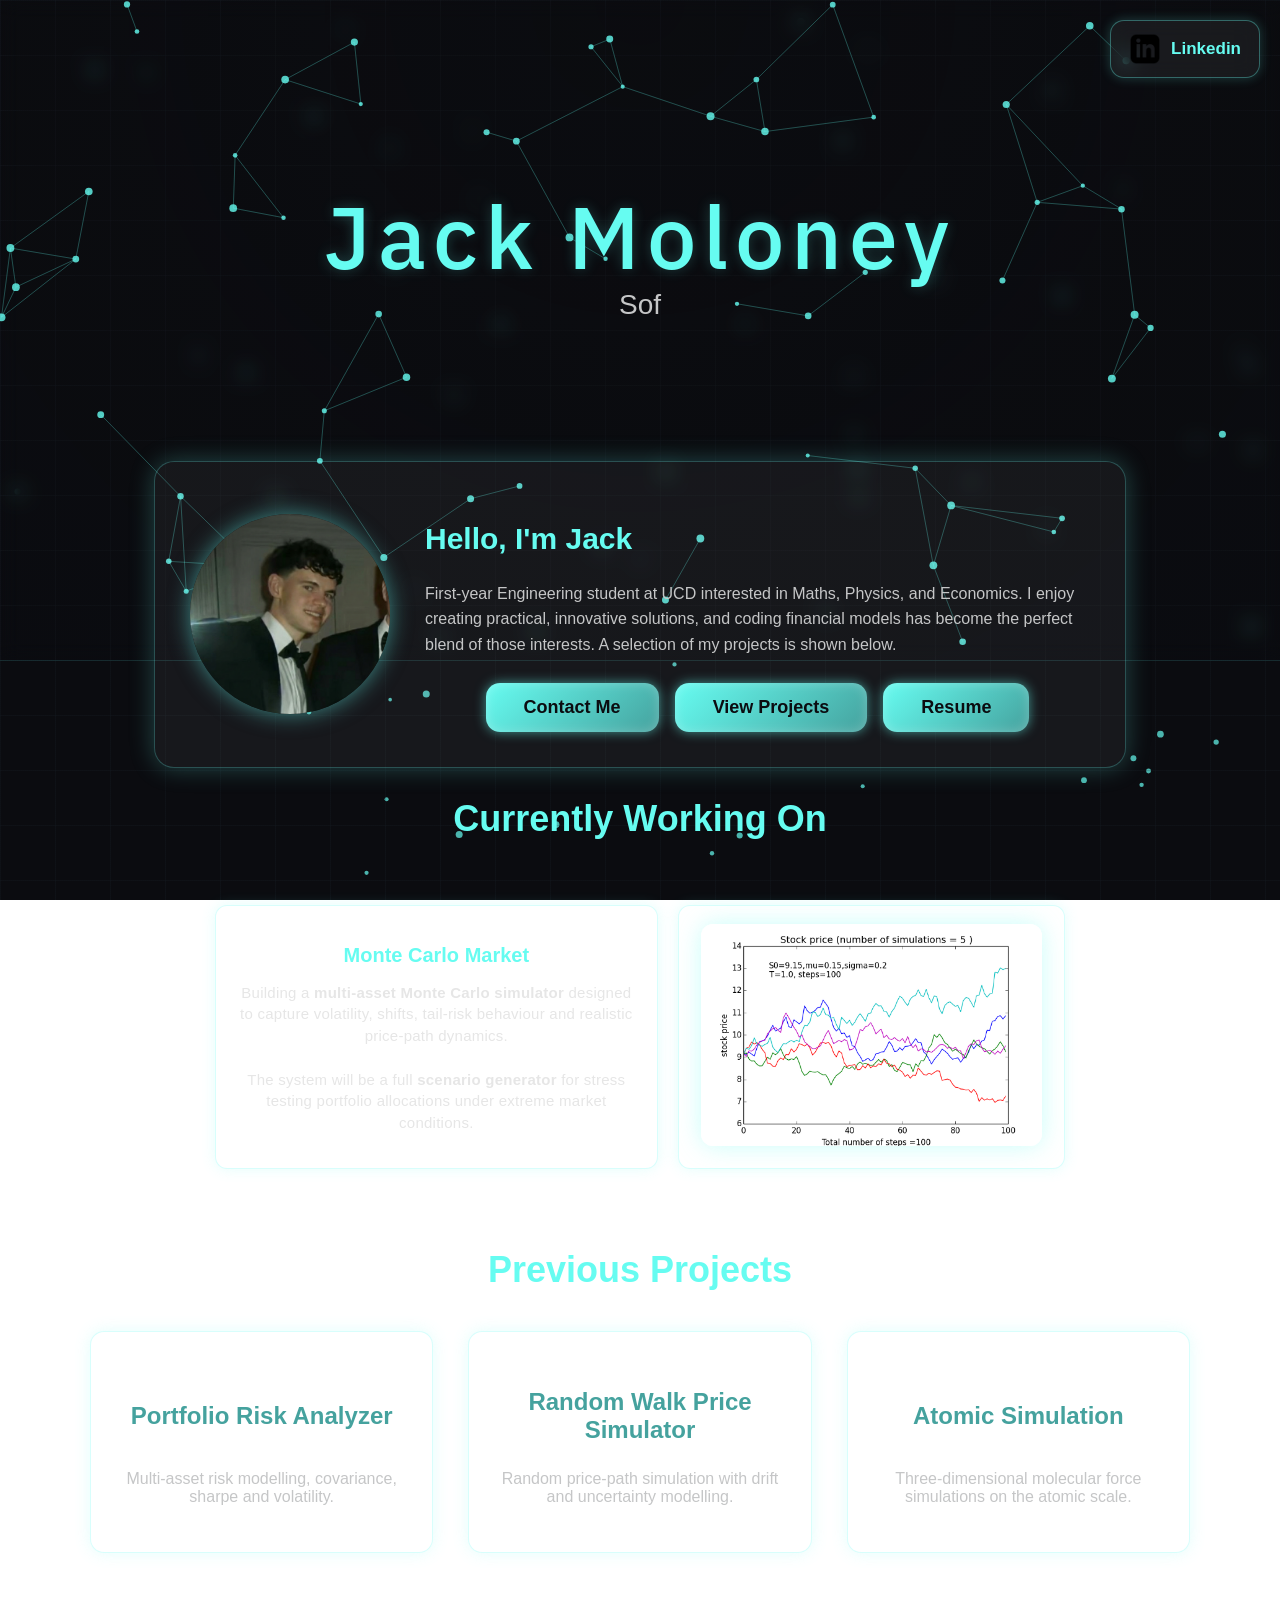
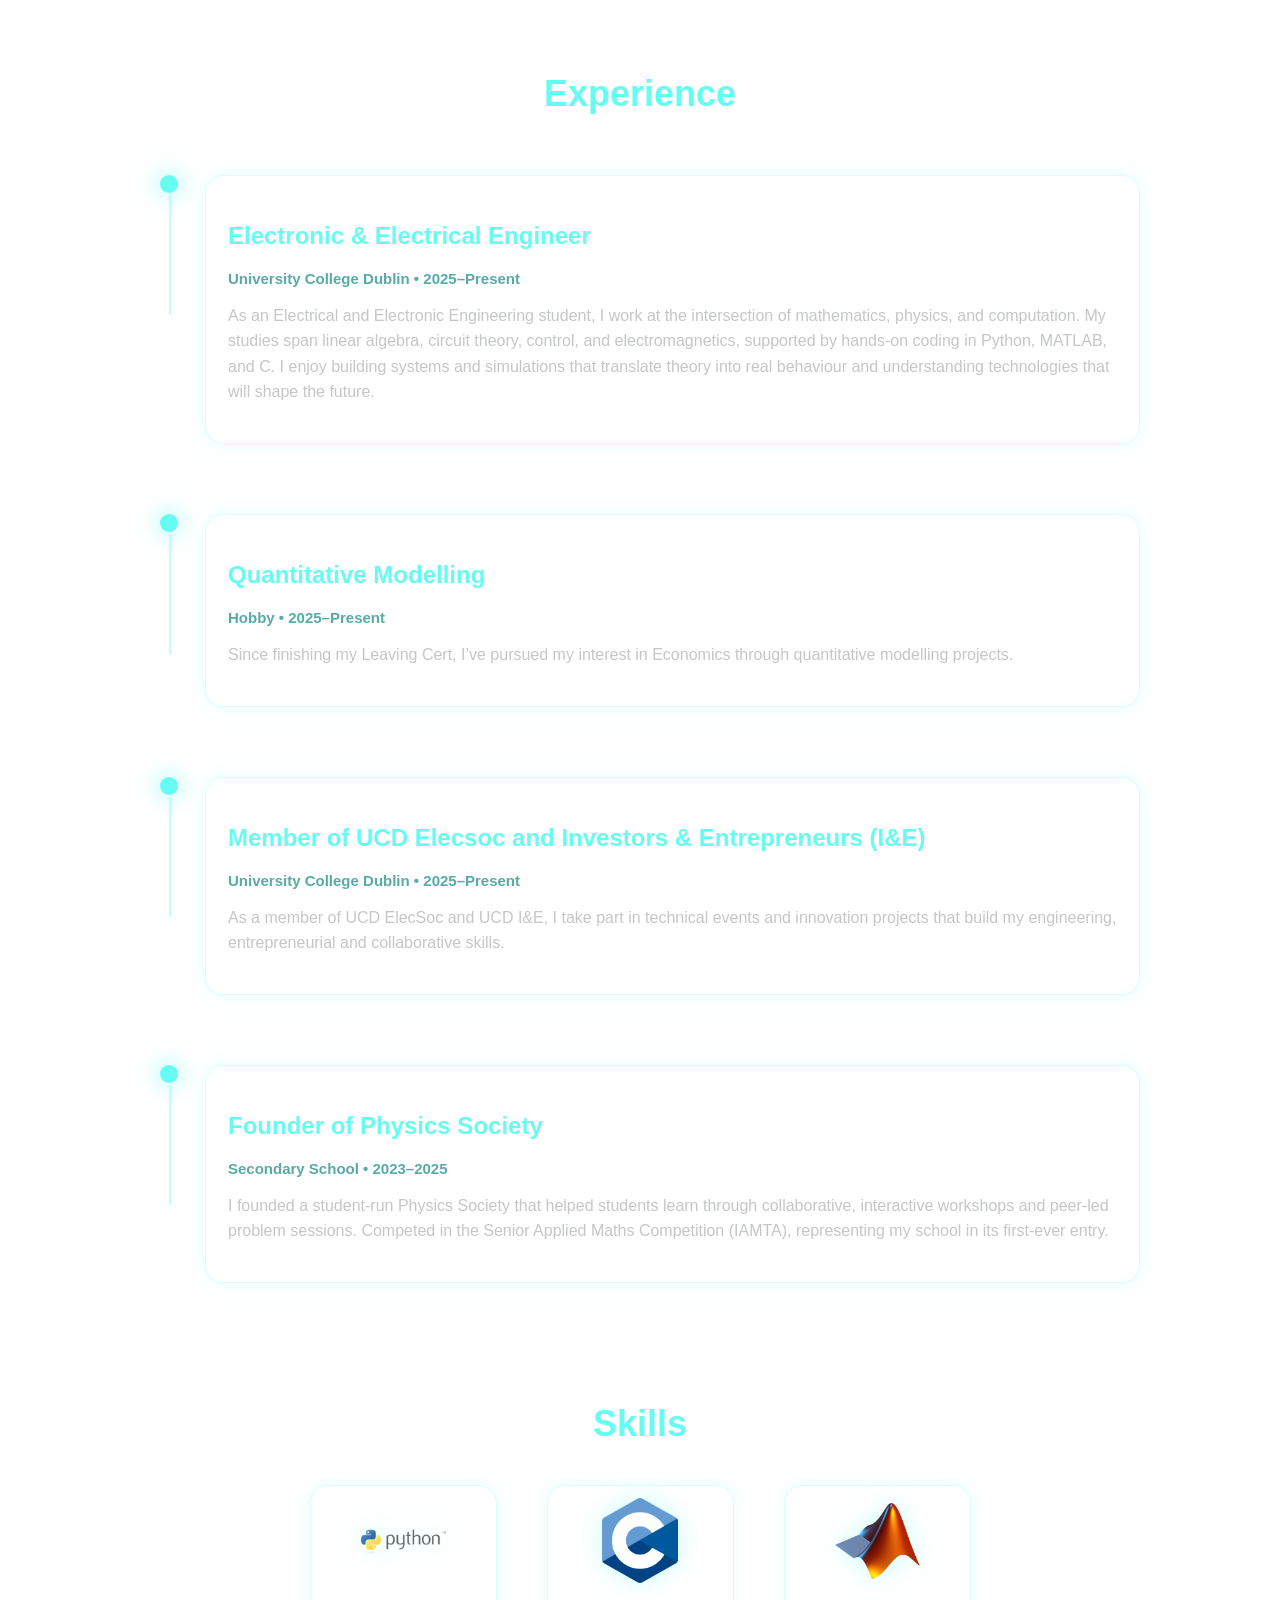
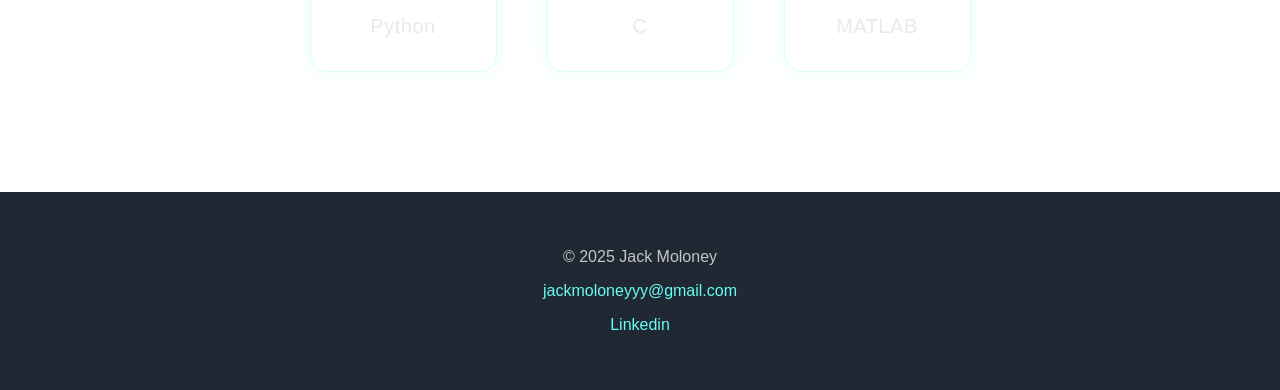
==== commit bd466a0e: "Update.8" ====
--- a/index.html
+++ b/index.html
@@ -1,6 +1,10 @@
 <!DOCTYPE html>
 <html lang="en">
 <head>
+
+    <link href="https://fonts.googleapis.com/css2?family=IBM+Plex+Sans:wght@400;500;600&display=swap" rel="stylesheet">
+
+
     <meta charset="UTF-8">
     <title>Jack Moloney — Portfolio</title>
 
@@ -171,7 +175,7 @@
            <div class="homepage-btn-row">
     <a href="mailto:jackmoloneyyy@gmail.com" class="homepage-btn">Contact Me</a>
     <a href="#projects" class="homepage-btn">View Projects</a>
-    <a href="assets/Jack_Moloney_Resume.pdf" class="homepage-btn" target="_blank">Resume</a>
+    <a href="assets/JackMoloneyCV.pdf" class="homepage-btn" target="_blank">Resume</a>
 </div>
 
         </div>
@@ -221,17 +225,17 @@
 
         <a href="riskanalysis.html" class="project-tile">
             <h3>Portfolio Risk Analyzer</h3>
-            <p>Multi-asset risk modelling, covariance, Sharpe and volatility analytics.</p>
+            <p>Multi-asset risk modelling, covariance, sharpe and volatility.</p>
         </a>
 
         <a href="random-walk.html" class="project-tile">
-            <h3>Random Walk Simulator</h3>
+            <h3>Random Walk Price Simulator</h3>
             <p>Random price-path simulation with drift and uncertainty modelling.</p>
         </a>
 
         <a href="lennard-jones.html" class="project-tile">
             <h3>Atomic Simulation</h3>
-            <p>Molecular force simulations visualised through numerical time integration.</p>
+            <p>Three-dimensional molecular force simulations on the atomic scale.</p>
         </a>
 
     </div>
--- a/styles2.css
+++ b/styles2.css
@@ -115,12 +115,19 @@
 }
 
 .hero-name {
-    color: #66FCF1;
-    font-size: 80px;
-    letter-spacing: 6px;
-    font-weight: 800;
-    text-shadow: 0 0 30px rgba(102, 252, 241, 0.4);
-}
+    font-family: "IBM Plex Sans", system-ui, sans-serif;
+    font-size: 82px;
+    font-weight: 700;
+    letter-spacing: 3px;
+    color: #66FCF1;
+
+    text-shadow:
+        0 0 14px rgba(102, 252, 241, 0.22);
+
+    margin-bottom: 6px;
+}
+
+
 
 .role-line {
     color: #C5C6C7;
@@ -1730,3 +1737,48 @@
 .current-work-img-wrapper:hover {
     width: inherit !important;   /* keeps the same width */
 }
+/* ============================================================
+   HERO + PROFILE POSITIONING OVERRIDES
+   Paste at END of styles2.css
+   ============================================================ */
+
+/* Move hero title toward the top */
+.hero-area {
+    align-items: flex-start !important;
+    padding-top: 120px !important;
+}
+
+/* Refined hero title appearance */
+.hero-name {
+    font-family: "IBM Plex Sans", system-ui, sans-serif;
+    font-size: 82px;
+    font-weight: 500;
+    letter-spacing: 3px;
+    margin-bottom: 6px;
+}
+
+/* Reduce aggressive overlap so card appears centered on load */
+.profile-wrapper {
+    margin-top: -40px !important;
+    display: flex;
+    justify-content: center;
+}
+
+/* Center the “Hello, I'm Jack” card perfectly */
+.profile-card-home {
+    margin: 0 auto !important;
+    align-items: center !important;
+}
+/* ============================================================
+   REDUCE GAP BETWEEN HERO TITLE AND ABOUT BUBBLE
+   ============================================================ */
+
+/* Reduce overall hero height so it doesn't push content down */
+.hero-area {
+    height: 60vh !important;
+}
+
+/* Pull the profile section upward closer to the title */
+.profile-wrapper {
+    margin-top: -200px !important;
+}
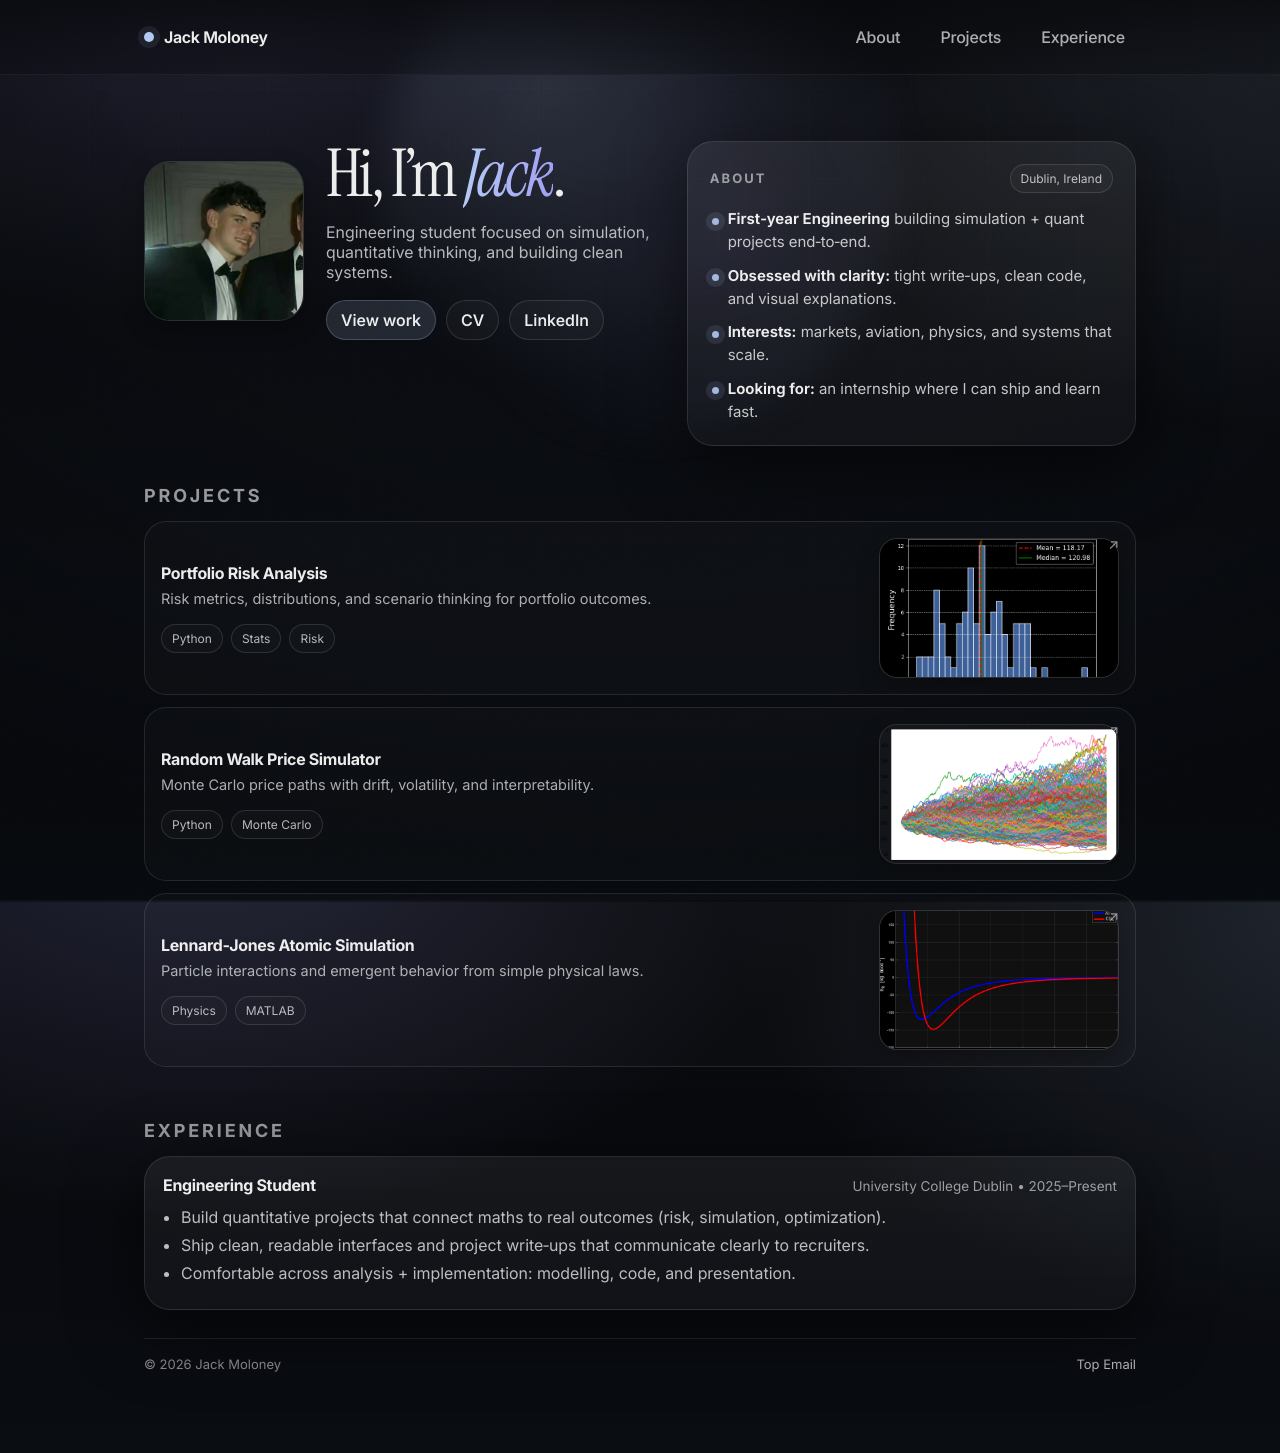
==== commit 2d42215e: "Overhaul" ====
--- a/index.html
+++ b/index.html
@@ -1,396 +1,160 @@
-<!DOCTYPE html>
+<!doctype html>
 <html lang="en">
 <head>
-
-    <link href="https://fonts.googleapis.com/css2?family=IBM+Plex+Sans:wght@400;500;600&display=swap" rel="stylesheet">
-
-
-    <meta charset="UTF-8">
-    <title>Jack Moloney — Portfolio</title>
-
-    <!-- Use upgraded stylesheet -->
-    <link rel="stylesheet" href="styles2.css">
-
-    <!-- === HOMEPAGE-ONLY REFINEMENTS === -->
-    <style>
-
-    /* Make base body transparent — we use global background layer */
-    body {
-        background: transparent;
-    }
-
-    /* HERO enhancements */
-    .hero-area {
-        height: 90vh;
-        background: radial-gradient(circle at top,
-                    rgba(11,12,16,0.35) 0%,
-                    rgba(11,12,16,0.25) 35%,
-                    rgba(11,12,16,0.15) 60%,
-                    rgba(11,12,16,0.10) 100%);
-        backdrop-filter: blur(10px);
-        border-bottom: 1px solid rgba(102,252,241,0.12);
-    }
-
-    .hero-name {
-        font-size: 88px;
-        letter-spacing: 7px;
-        opacity: 0;
-        animation: fadeHero 2s ease forwards;
-    }
-
-    @keyframes fadeHero {
-        from { opacity: 0; transform: translateY(20px); }
-        to   { opacity: 1; transform: translateY(0); }
-    }
-
-    /* Intro strip */
-    .intro-strip {
-        max-width: 1100px;
-        margin: -40px auto 40px;
-        padding: 28px 40px;
-        border-radius: 18px;
-        background: rgba(255,255,255,0.03);
-        border: 1px solid rgba(102,252,241,0.20);
-        backdrop-filter: blur(18px);
-        text-align: center;
-        opacity: 0;
-        animation: stripFade 1.8s ease forwards;
-    }
-
-    @keyframes stripFade {
-        to { opacity: 1; }
-    }
-
-    .intro-strip p {
-        font-size: 20px;
-        color: #E6E6E6;
-        line-height: 1.7;
-        max-width: 850px;
-        margin: auto;
-    }
-
-    /* Profile card hover enhancements */
-    .profile-card-home {
-        transition: transform 0.45s ease, box-shadow 0.45s ease;
-        transform-style: preserve-3d;
-        cursor: pointer;
-    }
-
-    .profile-card-home:hover {
-        transform: rotateX(6deg) rotateY(6deg) scale(1.02);
-        box-shadow: 0 0 45px rgba(102,252,241,0.35);
-    }
-
-    /* Project tiles stronger effect */
-    .project-tile {
-        transition: 0.4s ease;
-        cursor: pointer;
-    }
-
-    .project-tile:hover {
-        transform: translateY(-12px) scale(1.05);
-        box-shadow: 0 0 42px rgba(102,252,241,0.50);
-    }
-
-    .project-tile h3 {
-        font-size: 24px;
-    }
-
-    /* Experience timeline improvements */
-    .timeline-content {
-        border-radius: 18px;
-        transition: transform 0.4s ease, box-shadow 0.4s ease;
-    }
-
-    .timeline-content:hover {
-        transform: translateY(-8px) scale(1.04);
-        box-shadow: 0 0 38px rgba(102,252,241,0.45);
-    }
-
-    /* Skills — more interactive */
-    .tool-card {
-        width: 185px;
-        height: 185px;
-    }
-
-    .tool-card:hover {
-        transform: translateY(-12px) scale(1.1);
-        box-shadow: 0 0 40px rgba(102,252,241,0.55);
-    }
-
-    </style>
-
-    <!-- Homepage JS -->
-    <script src="homepage.js" defer></script>
+  <meta charset="utf-8" />
+  <meta name="viewport" content="width=device-width,initial-scale=1" />
+  <title>Jack Moloney</title>
+  <meta name="description" content="Jack Moloney — Engineering student. Simulation, quant, and systems." />
+  <link rel="preconnect" href="https://fonts.googleapis.com">
+  <link rel="preconnect" href="https://fonts.gstatic.com" crossorigin>
+  <link href="https://fonts.googleapis.com/css2?family=Inter:wght@400;500;600;700&family=Instrument+Serif:ital@0;1&display=swap" rel="stylesheet">
+  <link rel="stylesheet" href="styles.css" />
 </head>
 
 <body>
+  <!-- ambient / cursor layer -->
+  <div class="fx" aria-hidden="true">
+    <div class="fx__grid"></div>
+    <div class="fx__grain"></div>
+    <div class="fx__vignette"></div>
+    <div class="fx__cursor"></div>
+  </div>
 
-<!-- ============================================================
-     FULL-PAGE CITADEL BACKGROUND LAYER
-============================================================ -->
-<div id="global-background">
-    <canvas id="global-particles"></canvas>
-    <div class="global-grid-overlay"></div>
-</div>
+  <header class="topbar">
+    <div class="topbar__inner">
+      <a class="brand" href="#top" aria-label="Home">
+        <span class="brand__dot"></span>
+        <span class="brand__name">Jack Moloney</span>
+      </a>
 
-<!-- ============================================================
-     FLOATING LINKEDIN BUTTON
-============================================================ -->
-<a href="https://www.linkedin.com/in/jackmoloneyyy" target="_blank" class="floating-linkedin">
-    <img src="assets/linkedin.png" alt="LinkedIn" class="linkedin-icon">
-    <span>Linkedin</span>
-</a>
+      <nav class="nav">
+        <a class="nav__link" href="#about">About</a>
+        <a class="nav__link" href="#projects">Projects</a>
+        <a class="nav__link" href="#experience">Experience</a>
+      </nav>
+    </div>
+  </header>
 
-
-<!-- ============================================================
-     HERO SECTION
-============================================================ -->
-<header class="hero-area">
-    <div class="hero-content fade-in">
-        <h1 class="hero-name">Jack Moloney</h1>
-        <p class="role-line"><span id="typed"></span></p>
-    </div>
-
-    <canvas id="particle-canvas"></canvas>
-    <div class="grid-overlay"></div>
-</header>
-
-
-
-<!-- ============================================================
-     PROFILE CARD
-============================================================ -->
-<section class="profile-wrapper fade-in">
-    <div class="profile-card-home">
-        <img src="assets/profile.png" class="profile-photo-home">
-
-        <div>
-            <h2 class="profile-heading">Hello, I'm Jack</h2>
-            <p class="profile-description">
-                First-year Engineering student at UCD interested in Maths, Physics, and Economics. 
-                I enjoy creating practical, innovative solutions, and coding financial models has become the perfect blend of those interests.
-                 A selection of my projects is shown below.
-            </p>
-           <div class="homepage-btn-row">
-    <a href="mailto:jackmoloneyyy@gmail.com" class="homepage-btn">Contact Me</a>
-    <a href="#projects" class="homepage-btn">View Projects</a>
-    <a href="assets/JackMoloneyCV.pdf" class="homepage-btn" target="_blank">Resume</a>
-</div>
-
-        </div>
-    </div>
-</section>
-
-<!-- ============================================================
-     CURRENTLY WORKING ON (TWO-COLUMN)
-============================================================ -->
-<section class="current-work-section fade-in">
-    <h2 class="section-title">Currently Working On</h2>
-
-    <div class="current-work-grid">
-
-        <!-- LEFT: Description -->
-        <div class="current-work-card current-work-textcard">
-            <h3>Monte Carlo Market </h3>
-            <p>
-                Building a <strong>multi-asset Monte Carlo simulator</strong> designed to
-                capture volatility, shifts, tail-risk behaviour and realistic price-path
-                dynamics.  
-                <br><br>
-                The system will be a full <strong>scenario generator</strong> for stress testing
-                portfolio allocations under extreme market conditions.
-            </p>
+  <main id="top" class="shell">
+    <!-- HERO -->
+    <section class="hero">
+      <div class="hero__left">
+        <div class="photo" data-tilt>
+          <img src="assets/profile.png" alt="Jack Moloney" onerror="this.remove(); this.parentElement.classList.add('photo--fallback')" />
+          <div class="photo__fallback" aria-hidden="true">JM</div>
+          <div class="photo__shine" aria-hidden="true"></div>
         </div>
 
-        <!-- RIGHT: Image -->
-        <div class="current-work-card current-work-imagecard">
-    <div class="current-work-img-wrapper">
-        <img src="assets/montecarlo2.png" alt="Work In Progress">
-    </div>
-</div>
+        <div class="headline">
+          <h1 class="h1">Hi, I’m <span class="h1__name">Jack</span>.</h1>
+          <p class="lede">
+            Engineering student focused on simulation, quantitative thinking, and building clean systems.
+          </p>
 
+          <div class="actions">
+            <a class="btn btn--primary" href="#projects">View work</a>
+            <a class="btn" href="assets/JackMoloneyCV.pdf" target="_blank" rel="noreferrer">CV</a>
+            <a class="btn" href="https://www.linkedin.com/" target="_blank" rel="noreferrer">LinkedIn</a>
+          </div>
+        </div>
+      </div>
 
-    </div>
-</section>
+      <aside id="about" class="about card reveal">
+        <div class="card__top">
+          <h2 class="kicker">About</h2>
+          <span class="tag">Dublin, Ireland</span>
+        </div>
+        <p class="about__text">
+        </p>
 
+        <ul class="about__bullets" aria-label="About me highlights">
+          <li><strong>First‑year Engineering</strong> building simulation + quant projects end‑to‑end.</li>
+          <li><strong>Obsessed with clarity:</strong> tight write‑ups, clean code, and visual explanations.</li>
+          <li><strong>Interests:</strong> markets, aviation, physics, and systems that scale.</li>
+          <li><strong>Looking for:</strong> an internship where I can ship and learn fast.</li>
+        </ul>
+      </aside>
+    </section>
 
-<!-- ============================================================
-     PROJECT SHOWCASE
-============================================================ -->
-<section id="projects" class="project-showcase fade-in">
-    <h2 class="section-title">Previous Projects</h2>
+    <!-- PROJECTS -->
+    <section id="projects" class="section">
+      <div class="section__head">
+        <h2 class="section__title">Projects</h2>
+      </div>
 
-    <div class="projects-grid">
-
-        <a href="riskanalysis.html" class="project-tile">
-            <h3>Portfolio Risk Analyzer</h3>
-            <p>Multi-asset risk modelling, covariance, sharpe and volatility.</p>
+      <div class="projects">
+        <a class="project reveal" href="riskanalysis.html">
+          <div class="project__text">
+            <div class="project__title">Portfolio Risk Analysis</div>
+            <div class="project__desc">Risk metrics, distributions, and scenario thinking for portfolio outcomes.</div>
+            <div class="project__chips">
+              <span class="chip">Python</span><span class="chip">Stats</span><span class="chip">Risk</span>
+            </div>
+          </div>
+          <div class="project__media">
+            <img src="assets/Figure_2.2.png" alt="Risk analysis preview" loading="lazy" />
+          </div>
+          <span class="project__arrow" aria-hidden="true">↗</span>
         </a>
 
-        <a href="random-walk.html" class="project-tile">
-            <h3>Random Walk Price Simulator</h3>
-            <p>Random price-path simulation with drift and uncertainty modelling.</p>
+        <a class="project reveal" href="random-walk.html">
+          <div class="project__text">
+            <div class="project__title">Random Walk Price Simulator</div>
+            <div class="project__desc">Monte Carlo price paths with drift, volatility, and interpretability.</div>
+            <div class="project__chips">
+              <span class="chip">Python</span><span class="chip">Monte Carlo</span>
+            </div>
+          </div>
+          <div class="project__media">
+            <img src="assets/montecarlo.png" alt="Random walk preview" loading="lazy" />
+          </div>
+          <span class="project__arrow" aria-hidden="true">↗</span>
         </a>
 
-        <a href="lennard-jones.html" class="project-tile">
-            <h3>Atomic Simulation</h3>
-            <p>Three-dimensional molecular force simulations on the atomic scale.</p>
+        <a class="project reveal" href="lennard-jones.html">
+          <div class="project__text">
+            <div class="project__title">Lennard‑Jones Atomic Simulation</div>
+            <div class="project__desc">Particle interactions and emergent behavior from simple physical laws.</div>
+            <div class="project__chips">
+              <span class="chip">Physics</span><span class="chip">MATLAB</span>
+            </div>
+          </div>
+          <div class="project__media">
+            <img src="assets/LJ_Figure1.png" alt="Lennard-Jones preview" loading="lazy" />
+          </div>
+          <span class="project__arrow" aria-hidden="true">↗</span>
         </a>
+      </div>
+    </section>
 
-    </div>
-</section>
+    <!-- EXPERIENCE -->
+    <section id="experience" class="section section--tight">
+      <div class="section__head">
+        <h2 class="section__title">Experience</h2>
+      </div>
 
+      <div class="xp card reveal">
+        <div class="xp__row">
+          <div class="xp__role">Engineering Student</div>
+          <div class="xp__meta">University College Dublin • 2025–Present</div>
+        </div>
+        <ul class="xp__bullets">
+          <li>Build quantitative projects that connect maths to real outcomes (risk, simulation, optimization).</li>
+          <li>Ship clean, readable interfaces and project write‑ups that communicate clearly to recruiters.</li>
+          <li>Comfortable across analysis + implementation: modelling, code, and presentation.</li>
+        </ul>
+      </div>
 
-<!-- ============================================================
-     EXPERIENCE
-============================================================ -->
-<section class="experience-section fade-in">
-    <h2 class="section-title">Experience</h2>
+      <footer class="footer">
+        <div>© <span id="y"></span> Jack Moloney</div>
+        <div class="footer__links">
+          <a href="#top">Top</a>
+          <a href="mailto:jackmoloneyyy@gmail.com">Email</a>
+        </div>
+      </footer>
+    </section>
+  </main>
 
-    <div class="timeline">
-
-        <div class="timeline-item reveal">
-            <div class="timeline-dot pulse"></div>
-            <div class="timeline-line"></div>
-            <div class="timeline-content">
-                <h3>Electronic & Electrical Engineer</h3>
-                <h4>University College Dublin • 2025–Present</h4>
-                <p>As an Electrical and Electronic Engineering student, I work at the intersection of mathematics, physics, and computation.
-                     My studies span linear algebra, circuit theory, control, and electromagnetics, supported by hands-on coding in Python, MATLAB, and C.
-                      I enjoy building systems and simulations that translate theory into real behaviour and understanding technologies that will shape the future.</p>
-            </div>
-        </div>
-
-<div class="timeline-item reveal">
-            <div class="timeline-dot pulse"></div>
-            <div class="timeline-line"></div>
-            <div class="timeline-content">
-                <h3>Quantitative Modelling</h3>
-                <h4>Hobby • 2025–Present</h4>
-                <p> Since finishing my Leaving Cert, I’ve pursued my interest in Economics through quantitative modelling projects. </p>
-            </div>
-        </div>
-
-
-        <div class="timeline-item reveal">
-            <div class="timeline-dot pulse"></div>
-            <div class="timeline-line"></div>
-            <div class="timeline-content">
-                <h3>Member of UCD Elecsoc and Investors & Entrepreneurs (I&E)</h3>
-                <h4>University College Dublin • 2025–Present</h4>
-                <p>As a member of UCD ElecSoc and UCD I&E, I take part in technical events and innovation projects that build my engineering, entrepreneurial and collaborative skills.</p>
-            </div>
-        </div>
-
-        <div class="timeline-item reveal">
-            <div class="timeline-dot pulse"></div>
-            <div class="timeline-line"></div>
-            <div class="timeline-content">
-                <h3>Founder of Physics Society</h3>
-                <h4>Secondary School • 2023–2025</h4>
-                <p>I founded a student-run Physics Society that helped students learn through collaborative, interactive workshops and peer-led problem sessions. Competed in the Senior Applied Maths Competition (IAMTA), representing my school in its first-ever entry.</p>
-            </div>
-        </div>
-
-    </div>
-</section>
-
-
-<!-- ============================================================
-     SKILLS
-============================================================ -->
-<section class="tools-section fade-in">
-    <h2 class="section-title">Skills</h2>
-
-    <div class="tools-grid">
-        <div class="tool-card">
-            <img src="assets/python.png" class="tool-logo">
-            <p class="tool-label">Python</p>
-        </div>
-
-        <div class="tool-card">
-            <img src="assets/C.png" class="tool-logo">
-            <p class="tool-label">C</p>
-        </div>
-
-        <div class="tool-card">
-            <img src="assets/matlab.png" class="tool-logo">
-            <p class="tool-label">MATLAB</p>
-        </div>
-    </div>
-</section>
-
-
-<!-- ============================================================
-     FOOTER
-============================================================ -->
-<footer class="footer fade-in">
-    <p>© 2025 Jack Moloney</p>
-    <p><a href="mailto:jackmoloneyyy@gmail.com">jackmoloneyyy@gmail.com</a></p>
-    <p><a href="https://www.linkedin.com/in/jackmoloneyyy" target="_blank">Linkedin</a></p>
-</footer>
-
-
-<!-- ============================================================
-     FULL-PAGE PARTICLES SCRIPT
-============================================================ -->
-<script>
-const canvas2 = document.getElementById("global-particles");
-const ctx2 = canvas2.getContext("2d");
-
-function resizeGlobalCanvas() {
-    canvas2.width = window.innerWidth;
-    canvas2.height = window.innerHeight;
-}
-resizeGlobalCanvas();
-window.addEventListener("resize", resizeGlobalCanvas);
-
-const globalParticles = [];
-const NUM_GLOBAL = 70;
-
-for (let i = 0; i < NUM_GLOBAL; i++) {
-    globalParticles.push({
-        x: Math.random() * canvas2.width,
-        y: Math.random() * canvas2.height,
-        vx: (Math.random() - 0.5) * 0.25,
-        vy: (Math.random() - 0.5) * 0.25,
-        size: 1.8 + Math.random() * 1.8,
-    });
-}
-
-function drawGlobalParticles() {
-    ctx2.clearRect(0, 0, canvas2.width, canvas2.height);
-
-    globalParticles.forEach(p => {
-        p.x += p.vx;
-        p.y += p.vy;
-
-        if (p.x < 0) p.x = canvas2.width;
-        if (p.x > canvas2.width) p.x = 0;
-        if (p.y < 0) p.y = canvas2.height;
-        if (p.y > canvas2.height) p.y = 0;
-
-        ctx2.fillStyle = "rgba(102, 252, 241, 0.70)";
-        ctx2.beginPath();
-        ctx2.arc(p.x, p.y, p.size, 0, Math.PI * 2);
-        ctx2.fill();
-    });
-
-    requestAnimationFrame(drawGlobalParticles);
-}
-
-drawGlobalParticles();
-</script>
-<script>
-document.querySelectorAll(".homepage-btn").forEach(btn => {
-    btn.addEventListener("mousemove", function(e) {
-        const rect = btn.getBoundingClientRect();
-        btn.style.setProperty("--x", (e.clientX - rect.left) + "px");
-        btn.style.setProperty("--y", (e.clientY - rect.top) + "px");
-    });
-});
-</script>
-
+  <script src="script.js"></script>
 </body>
 </html>
--- a/styles.css
+++ b/styles.css
@@ -0,0 +1,661 @@
+/* 2026 premium minimal — uncluttered, type-led, smooth */
+:root{
+  --bg: #07080b;
+  --bg2:#0b0f16;
+  --text: rgba(255,255,255,0.92);
+  --muted: rgba(255,255,255,0.66);
+  --faint: rgba(255,255,255,0.40);
+
+  --card: rgba(255,255,255,0.045);
+  --card2: rgba(255,255,255,0.065);
+  --stroke: rgba(255,255,255,0.10);
+  --stroke2: rgba(255,255,255,0.14);
+
+  --ice: #bcd4ff;
+  --vio: #a9a6ff;
+
+  --shadow: 0 18px 70px rgba(0,0,0,0.55);
+  --shadow2: 0 10px 30px rgba(0,0,0,0.35);
+
+  --r-xl: 26px;
+  --r-lg: 20px;
+  --r-md: 14px;
+
+  --max: 1040px;
+  --px: 24px;
+}
+
+*{ box-sizing:border-box; }
+html,body{ height:100%; }
+body{
+  margin:0;
+  color:var(--text);
+  background:
+    radial-gradient(1100px 680px at 15% -10%, rgba(169,166,255,0.18), transparent 60%),
+    radial-gradient(1000px 700px at 105% 0%, rgba(188,212,255,0.14), transparent 62%),
+    linear-gradient(180deg, var(--bg), var(--bg2));
+  font-family: Inter, ui-sans-serif, system-ui, -apple-system, Segoe UI, Roboto, Helvetica, Arial;
+  -webkit-font-smoothing: antialiased;
+  text-rendering: geometricPrecision;
+  overflow-x:hidden;
+}
+
+/* Ambient layers */
+.fx{ position:fixed; inset:0; pointer-events:none; z-index:0; }
+.fx__grid{
+  position:absolute; inset:-2px;
+  background:
+    radial-gradient(700px 300px at 20% 8%, rgba(255,255,255,0.06), transparent 60%),
+    radial-gradient(700px 300px at 78% 16%, rgba(255,255,255,0.045), transparent 60%),
+    linear-gradient(to right, rgba(255,255,255,0.05) 1px, transparent 1px),
+    linear-gradient(to bottom, rgba(255,255,255,0.045) 1px, transparent 1px);
+  background-size: auto, auto, 90px 90px, 90px 90px;
+  opacity:0.14;
+  filter: blur(0.2px);
+  mask-image: radial-gradient(70% 70% at 50% 30%, black 55%, transparent 92%);
+}
+.fx__grain{
+  position:absolute; inset:0;
+  opacity:0.05;
+  background-image:url("data:image/svg+xml,%3Csvg xmlns='http://www.w3.org/2000/svg' width='140' height='140'%3E%3Cfilter id='n'%3E%3CfeTurbulence type='fractalNoise' baseFrequency='.9' numOctaves='3' stitchTiles='stitch'/%3E%3C/filter%3E%3Crect width='140' height='140' filter='url(%23n)' opacity='.35'/%3E%3C/svg%3E");
+  mix-blend-mode: overlay;
+}
+
+.fx__vignette{
+  position:absolute; inset:-2px;
+  background: radial-gradient(1200px 700px at 50% 18%, transparent 35%, rgba(0,0,0,0.32) 78%, rgba(0,0,0,0.55) 100%);
+  opacity:0.7;
+}
+.fx__cursor{
+  position:absolute;
+  width: 520px; height: 520px;
+  border-radius:999px;
+  left: var(--mx, 50%);
+  top: var(--my, 20%);
+  transform: translate(-50%, -50%);
+  background: radial-gradient(circle at 30% 30%, rgba(188,212,255,0.14), transparent 60%),
+              radial-gradient(circle at 70% 60%, rgba(169,166,255,0.10), transparent 62%);
+  filter: blur(18px);
+  opacity: 0.0;
+  transition: opacity 220ms ease;
+}
+
+/* Topbar */
+.topbar{
+  position:sticky; top:0; z-index:10;
+  backdrop-filter: blur(14px);
+  background: linear-gradient(to bottom, rgba(7,8,11,0.72), rgba(7,8,11,0.30));
+  border-bottom:1px solid rgba(255,255,255,0.08);
+}
+.topbar__inner{
+  max-width: var(--max);
+  margin:0 auto;
+  padding: 18px var(--px);
+  display:flex;
+  align-items:center;
+  justify-content:space-between;
+  gap:16px;
+  position:relative;
+  z-index:2;
+}
+.brand{
+  display:flex; align-items:center; gap:10px;
+  text-decoration:none; color:var(--text);
+}
+.brand__dot{
+  width:10px; height:10px; border-radius:999px;
+  background: rgba(188,212,255,0.95);
+  box-shadow: 0 0 0 6px rgba(188,212,255,0.08);
+}
+.brand__name{ font-weight: 650; letter-spacing:-0.02em; }
+
+.nav{ display:flex; gap:18px; }
+.nav__link{
+  color: var(--muted);
+  text-decoration:none;
+  font-weight: 520;
+  letter-spacing:-0.01em;
+  padding: 8px 10px;
+  border-radius: 999px;
+  border: 1px solid transparent;
+  transition: background 160ms ease, border-color 160ms ease, color 160ms ease, transform 160ms ease;
+}
+.nav__link:hover{
+  color: var(--text);
+  border-color: rgba(255,255,255,0.12);
+  background: rgba(255,255,255,0.035);
+  transform: translateY(-1px);
+}
+
+.shell{
+  max-width: var(--max);
+  margin:0 auto;
+  padding: 56px var(--px) 80px;
+  position:relative;
+  z-index:1;
+}
+
+/* Hero */
+.hero{
+  display:grid;
+  grid-template-columns: 1.15fr 1fr;
+  gap: 26px;
+  align-items: start;
+  margin-top: 10px;
+}
+.hero__left{
+  display:grid;
+  grid-template-columns: 160px 1fr;
+  gap: 22px;
+  align-items:center;
+}
+.photo{
+  width: 160px; height: 160px;
+  border-radius: 26px;
+  position:relative;
+  overflow:hidden;
+  background: rgba(255,255,255,0.04);
+  border: 1px solid rgba(255,255,255,0.10);
+  box-shadow: 0 8px 22px rgba(0,0,0,0.28);
+}
+.photo img{
+  width:100%; height:100%;
+  object-fit: cover;
+  display:block;
+}
+.photo__fallback{
+  position:absolute; inset:0;
+  display:grid; place-items:center;
+  font-family: "Instrument Serif", serif;
+  font-size: 52px;
+  letter-spacing:-0.02em;
+  color: rgba(255,255,255,0.88);
+}
+.photo:not(.photo--fallback) .photo__fallback{ display:none; }
+.photo__shine{
+  position:absolute; inset:-80px;
+  background: radial-gradient(closest-side at 20% 20%, rgba(255,255,255,0.16), transparent 55%);
+  transform: translate3d(var(--tiltX,0px), var(--tiltY,0px), 0);
+  pointer-events:none;
+  mix-blend-mode: overlay;
+  opacity: 0.75;
+}
+
+.headline .h1{
+  margin:0;
+  font-family: "Instrument Serif", serif;
+  font-weight: 400;
+  letter-spacing: -0.04em;
+  font-size: clamp(44px, 5.2vw, 66px);
+  line-height: 1.02;
+}
+.h1__name{
+  font-style: italic;
+  background: linear-gradient(90deg, rgba(188,212,255,0.95), rgba(169,166,255,0.95));
+  -webkit-background-clip: text;
+  background-clip: text;
+  color: transparent;
+}
+.lede{
+  margin: 14px 0 0;
+  color: rgba(255,255,255,0.70);
+  font-size: 16px;
+  max-width: 56ch;
+}
+.actions{
+  margin-top: 18px;
+  display:flex;
+  gap: 10px;
+  flex-wrap: wrap;
+}
+.btn{
+  display:inline-flex;
+  align-items:center;
+  justify-content:center;
+  gap:10px;
+  height: 40px;
+  padding: 0 14px;
+  border-radius: 999px;
+  border: 1px solid rgba(255,255,255,0.12);
+  background: rgba(255,255,255,0.03);
+  color: var(--text);
+  text-decoration:none;
+  font-weight: 560;
+  transition: transform 160ms ease, background 160ms ease, border-color 160ms ease;
+}
+.btn:hover{ transform: translateY(-1px); background: rgba(255,255,255,0.06); border-color: rgba(255,255,255,0.18); }
+.btn--primary{
+  background: rgba(188,212,255,0.14);
+  border-color: rgba(188,212,255,0.22);
+}
+.btn--primary:hover{ background: rgba(188,212,255,0.18); }
+
+/* Cards */
+.card{
+  border-radius: var(--r-xl);
+  border: 1px solid rgba(255,255,255,0.10);
+  background: linear-gradient(180deg, rgba(255,255,255,0.06), rgba(255,255,255,0.03));
+  box-shadow: var(--shadow);
+}
+.about{
+  padding: 22px 22px;
+  min-height: 210px;
+}
+.card__top{
+  display:flex;
+  align-items:center;
+  justify-content:space-between;
+  gap:10px;
+  margin-bottom: 12px;
+}
+.kicker{
+  margin:0;
+  font-size: 13px;
+  letter-spacing: 0.16em;
+  text-transform: uppercase;
+  color: rgba(255,255,255,0.55);
+}
+.tag{
+  font-size: 12px;
+  color: rgba(255,255,255,0.72);
+  border: 1px solid rgba(255,255,255,0.12);
+  background: rgba(255,255,255,0.03);
+  border-radius: 999px;
+  padding: 6px 10px;
+}
+.about__text{
+  margin:0;
+  color: rgba(255,255,255,0.72);
+  font-size: 15.5px;
+  line-height: 1.6;
+}
+
+/* Bullet-forward about (cleaner, less "blocky") */
+.about__bullets{
+  margin: 14px 0 0;
+  padding: 0;
+  list-style: none;
+  display: grid;
+  gap: 10px;
+}
+.about__bullets li{
+  position: relative;
+  padding-left: 18px;
+  color: rgba(255,255,255,0.76);
+  line-height: 1.55;
+  font-size: 15px;
+}
+.about__bullets li::before{
+  content: "";
+  position: absolute;
+  left: 2px;
+  top: 0.72em;
+  width: 7px;
+  height: 7px;
+  border-radius: 999px;
+  background: rgba(188,212,255,0.85);
+  box-shadow: 0 0 0 6px rgba(188,212,255,0.10);
+}
+.about__bullets strong{ color: rgba(255,255,255,0.92); font-weight: 650; }
+
+/* Sections */
+.section{ margin-top: 40px; }
+.section--tight{ margin-top: 54px; }
+.section__head{
+  display:flex;
+  align-items: baseline;
+  justify-content: space-between;
+  gap: 18px;
+  margin-bottom: 14px;
+}
+.section__title{
+  margin:0;
+  font-size: 18px;
+  letter-spacing: 0.16em;
+  text-transform: uppercase;
+  color: rgba(255,255,255,0.58);
+}
+.section__sub{
+  margin:0;
+  color: rgba(255,255,255,0.55);
+  font-size: 14px;
+}
+
+/* Projects list */
+.projects{
+  display:flex;
+  flex-direction:column;
+  gap: 12px;
+}
+.project{
+  position:relative;
+  display:grid;
+  grid-template-columns: 1fr 240px;
+  gap: 16px;
+  align-items:center;
+
+  text-decoration:none;
+  color: inherit;
+  border-radius: 22px;
+  border: 1px solid rgba(255,255,255,0.10);
+  background: rgba(255,255,255,0.02);
+  padding: 16px 16px;
+  overflow:hidden;
+  transform: translateZ(0);
+  transition: transform 180ms ease, background 180ms ease, border-color 180ms ease;
+}
+.project::before{
+  content:"";
+  position:absolute; inset:-2px;
+  background: radial-gradient(600px 200px at var(--pxx, 30%) var(--pyy, 30%), rgba(188,212,255,0.14), transparent 55%);
+  opacity:0;
+  transition: opacity 200ms ease;
+  pointer-events:none;
+}
+.project:hover{
+  transform: translateY(-2px);
+  background: rgba(255,255,255,0.035);
+  border-color: rgba(255,255,255,0.14);
+}
+.project:hover::before{ opacity: 1; }
+.project__arrow{
+  position:absolute;
+  right: 16px;
+  top: 14px;
+  color: rgba(255,255,255,0.60);
+  font-size: 14px;
+}
+.project__title{
+  font-weight: 700;
+  letter-spacing: -0.02em;
+  font-size: 16px;
+}
+.project__desc{
+  margin-top: 6px;
+  color: rgba(255,255,255,0.66);
+  font-size: 14.5px;
+  line-height: 1.55;
+  max-width: 70ch;
+}
+.project__chips{ margin-top: 12px; display:flex; gap:8px; flex-wrap:wrap; }
+.chip{
+  font-size: 12px;
+  color: rgba(255,255,255,0.70);
+  border: 1px solid rgba(255,255,255,0.12);
+  background: rgba(255,255,255,0.02);
+  border-radius: 999px;
+  padding: 6px 10px;
+}
+.project__media{
+  height: 140px;
+  border-radius: 18px;
+  border: 1px solid rgba(255,255,255,0.10);
+  background: rgba(255,255,255,0.03);
+  overflow:hidden;
+  box-shadow: 0 8px 22px rgba(0,0,0,0.28);
+}
+.project__media img{
+  width:100%; height:100%;
+  object-fit: cover;
+  display:block;
+  filter: saturate(1.05) contrast(1.02);
+  transform: scale(1.02);
+  transition: transform 220ms ease, filter 220ms ease;
+}
+.project:hover .project__media img{
+  transform: scale(1.06);
+  filter: saturate(1.12) contrast(1.05);
+}
+
+/* Experience */
+.xp{ padding: 18px 18px; }
+.xp__row{
+  display:flex; align-items:baseline; justify-content:space-between; gap:14px;
+}
+.xp__role{ font-weight: 700; letter-spacing:-0.02em; }
+.xp__meta{ color: rgba(255,255,255,0.58); font-size: 13.5px; }
+.xp__bullets{
+  margin: 12px 0 0;
+  padding-left: 18px;
+  color: rgba(255,255,255,0.72);
+}
+.xp__bullets li{ margin: 8px 0; }
+
+/* Footer */
+.footer{
+  margin-top: 28px;
+  padding-top: 18px;
+  border-top: 1px solid rgba(255,255,255,0.10);
+  display:flex;
+  justify-content:space-between;
+  gap: 14px;
+  flex-wrap:wrap;
+  color: rgba(255,255,255,0.52);
+  font-size: 13px;
+}
+.footer a{ color: rgba(255,255,255,0.70); text-decoration:none; }
+.footer a:hover{ color: rgba(255,255,255,0.92); }
+
+/* Reveal */
+.reveal{ opacity:0; transform: translateY(10px); transition: opacity 520ms ease, transform 520ms ease; }
+.reveal.is-in{ opacity:1; transform: translateY(0); }
+
+/* Reduced motion */
+@media (prefers-reduced-motion: reduce){
+  .reveal{ opacity:1; transform:none; transition:none; }
+  .project, .btn, .nav__link{ transition:none; }
+  .fx__cursor{ display:none; }
+}
+
+/* Responsive */
+@media (max-width: 980px){
+  .hero{ grid-template-columns: 1fr; }
+  .hero__left{ grid-template-columns: 140px 1fr; }
+}
+@media (max-width: 720px){
+  .topbar__inner{ padding: 16px 16px; }
+  .shell{ padding: 42px 16px 70px; }
+  .nav{ gap: 8px; }
+  .nav__link{ padding: 8px 9px; }
+  .hero__left{ grid-template-columns: 1fr; }
+  .photo{ width: 148px; height: 148px; }
+  .projects .project{ grid-template-columns: 1fr; }
+  .project__media{ height: 170px; }
+  .section__head{ flex-direction:column; align-items:flex-start; }
+}
+
+
+/* ===== Project pages (same 2026 system) ===== */
+.page{
+  margin-top: 24px;
+}
+.page-hero{
+  display:grid;
+  grid-template-columns: 1.15fr 0.85fr;
+  gap: 18px;
+  align-items:start;
+}
+.page-hero__title{
+  margin:0;
+  font-family: "Instrument Serif", serif;
+  font-weight: 400;
+  letter-spacing:-0.04em;
+  font-size: clamp(40px, 5.0vw, 62px);
+  line-height: 1.03;
+}
+.page-hero__lede{
+  margin: 12px 0 0;
+  color: rgba(255,255,255,0.70);
+  max-width: 70ch;
+}
+.meta{
+  margin-top: 14px;
+  display:flex;
+  gap: 8px;
+  flex-wrap: wrap;
+}
+.meta .chip{ padding: 6px 10px; }
+.kpi{
+  padding: 18px;
+}
+.kpi-grid{
+  display:grid;
+  grid-template-columns: 1fr 1fr;
+  gap: 10px;
+  margin-top: 10px;
+}
+.kpi-item{
+  border: 1px solid rgba(255,255,255,0.10);
+  border-radius: 16px;
+  padding: 12px 12px;
+  background: rgba(255,255,255,0.02);
+}
+.kpi-k{ color: rgba(255,255,255,0.55); font-size: 12px; letter-spacing:0.14em; text-transform: uppercase; }
+.kpi-v{ margin-top: 6px; color: rgba(255,255,255,0.86); font-weight: 650; letter-spacing:-0.02em; font-size: 14px; }
+
+.split{
+  margin-top: 16px;
+  display:grid;
+  grid-template-columns: 1fr 1fr;
+  gap: 12px;
+}
+.note{
+  border-radius: 22px;
+  border: 1px solid rgba(255,255,255,0.10);
+  background: rgba(255,255,255,0.02);
+  padding: 16px;
+}
+.note h3{ margin:0 0 8px; font-size: 16px; letter-spacing:-0.02em; color: rgba(255,255,255,0.92); }
+.note p{ margin:0; color: rgba(255,255,255,0.70); font-size: 14.5px; line-height: 1.6; }
+.note ul{ margin:10px 0 0; padding-left: 18px; color: rgba(255,255,255,0.72); }
+.note li{ margin: 7px 0; }
+
+.gallery{
+  margin-top: 10px;
+  display:grid;
+  grid-template-columns: repeat(12, 1fr);
+  gap: 12px;
+}
+.gcard{
+  grid-column: span 4;
+  border-radius: 22px;
+  border: 1px solid rgba(255,255,255,0.10);
+  background: rgba(255,255,255,0.02);
+  overflow:hidden;
+  cursor: pointer;
+  position:relative;
+  transition: transform 180ms ease, background 180ms ease, border-color 180ms ease;
+}
+.gcard:hover{
+  transform: translateY(-2px);
+  background: rgba(255,255,255,0.035);
+  border-color: rgba(255,255,255,0.14);
+}
+.gcard img{
+  width:100%;
+  height: 190px;
+  object-fit: cover;
+  display:block;
+  filter: saturate(1.03) contrast(1.02);
+  transform: scale(1.01);
+  transition: transform 220ms ease, filter 220ms ease;
+}
+.gcard:hover img{ transform: scale(1.06); filter: saturate(1.10) contrast(1.05); }
+.gmeta{
+  padding: 12px 12px 14px;
+}
+.gmeta .t{
+  font-weight: 650;
+  letter-spacing:-0.02em;
+  color: rgba(255,255,255,0.90);
+  font-size: 14px;
+}
+.gmeta .d{
+  margin-top: 6px;
+  color: rgba(255,255,255,0.65);
+  font-size: 13.5px;
+  line-height: 1.55;
+}
+
+.hr{
+  height:1px;
+  background: rgba(255,255,255,0.10);
+  margin: 22px 0;
+}
+
+/* Lightbox */
+.lb{
+  position: fixed;
+  inset: 0;
+  display:none;
+  z-index: 50;
+  align-items: center;
+  justify-content: center;
+  padding: 22px;
+  background: rgba(0,0,0,0.62);
+  backdrop-filter: blur(10px);
+}
+.lb.is-open{ display:flex; }
+.lb__panel{
+  width: min(1040px, 92vw);
+  border-radius: 22px;
+  border: 1px solid rgba(255,255,255,0.14);
+  background: rgba(12,14,20,0.82);
+  box-shadow: 0 30px 120px rgba(0,0,0,0.70);
+  overflow:hidden;
+}
+.lb__top{
+  display:flex;
+  align-items:center;
+  justify-content:space-between;
+  gap: 10px;
+  padding: 12px 12px;
+  border-bottom: 1px solid rgba(255,255,255,0.10);
+}
+.lb__title{
+  margin:0;
+  font-size: 12px;
+  letter-spacing: 0.16em;
+  text-transform: uppercase;
+  color: rgba(255,255,255,0.70);
+}
+.lb__actions{ display:flex; gap: 8px; }
+.lb__btn{
+  height: 36px;
+  padding: 0 12px;
+  border-radius: 12px;
+  border: 1px solid rgba(255,255,255,0.14);
+  background: rgba(255,255,255,0.04);
+  color: rgba(255,255,255,0.88);
+  cursor:pointer;
+  transition: transform 160ms ease, background 160ms ease, border-color 160ms ease;
+}
+.lb__btn:hover{
+  transform: translateY(-1px);
+  background: rgba(188,212,255,0.12);
+  border-color: rgba(188,212,255,0.22);
+}
+.lb__body{ padding: 12px; }
+.lb__body img{
+  width:100%;
+  display:block;
+  border-radius: 16px;
+  border: 1px solid rgba(255,255,255,0.10);
+  background: rgba(0,0,0,0.18);
+}
+.lb__cap{
+  margin-top: 10px;
+  color: rgba(255,255,255,0.68);
+  font-size: 13px;
+  line-height: 1.55;
+}
+
+@media (max-width: 980px){
+  .page-hero{ grid-template-columns: 1fr; }
+  .split{ grid-template-columns: 1fr; }
+  .gcard{ grid-column: span 6; }
+}
+@media (max-width: 640px){
+  .gcard{ grid-column: span 12; }
+  .gcard img{ height: 210px; }
+}
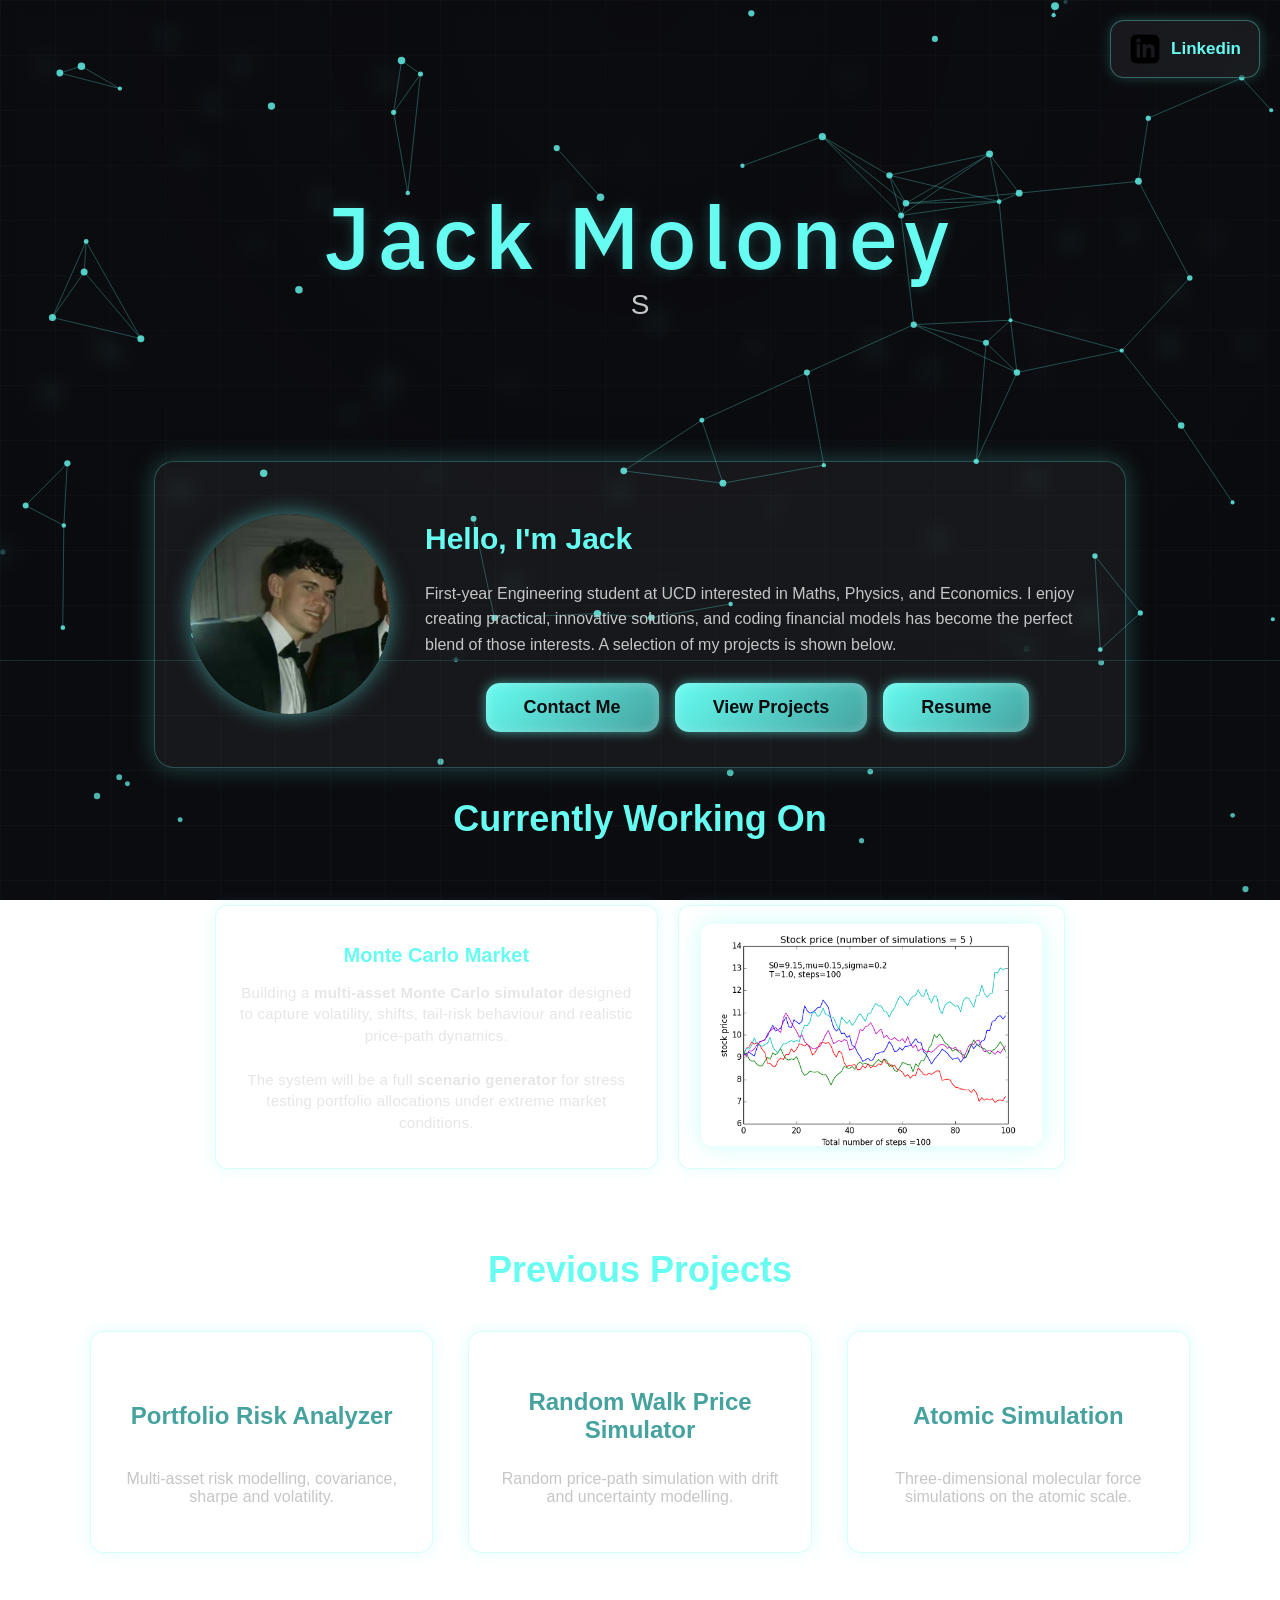
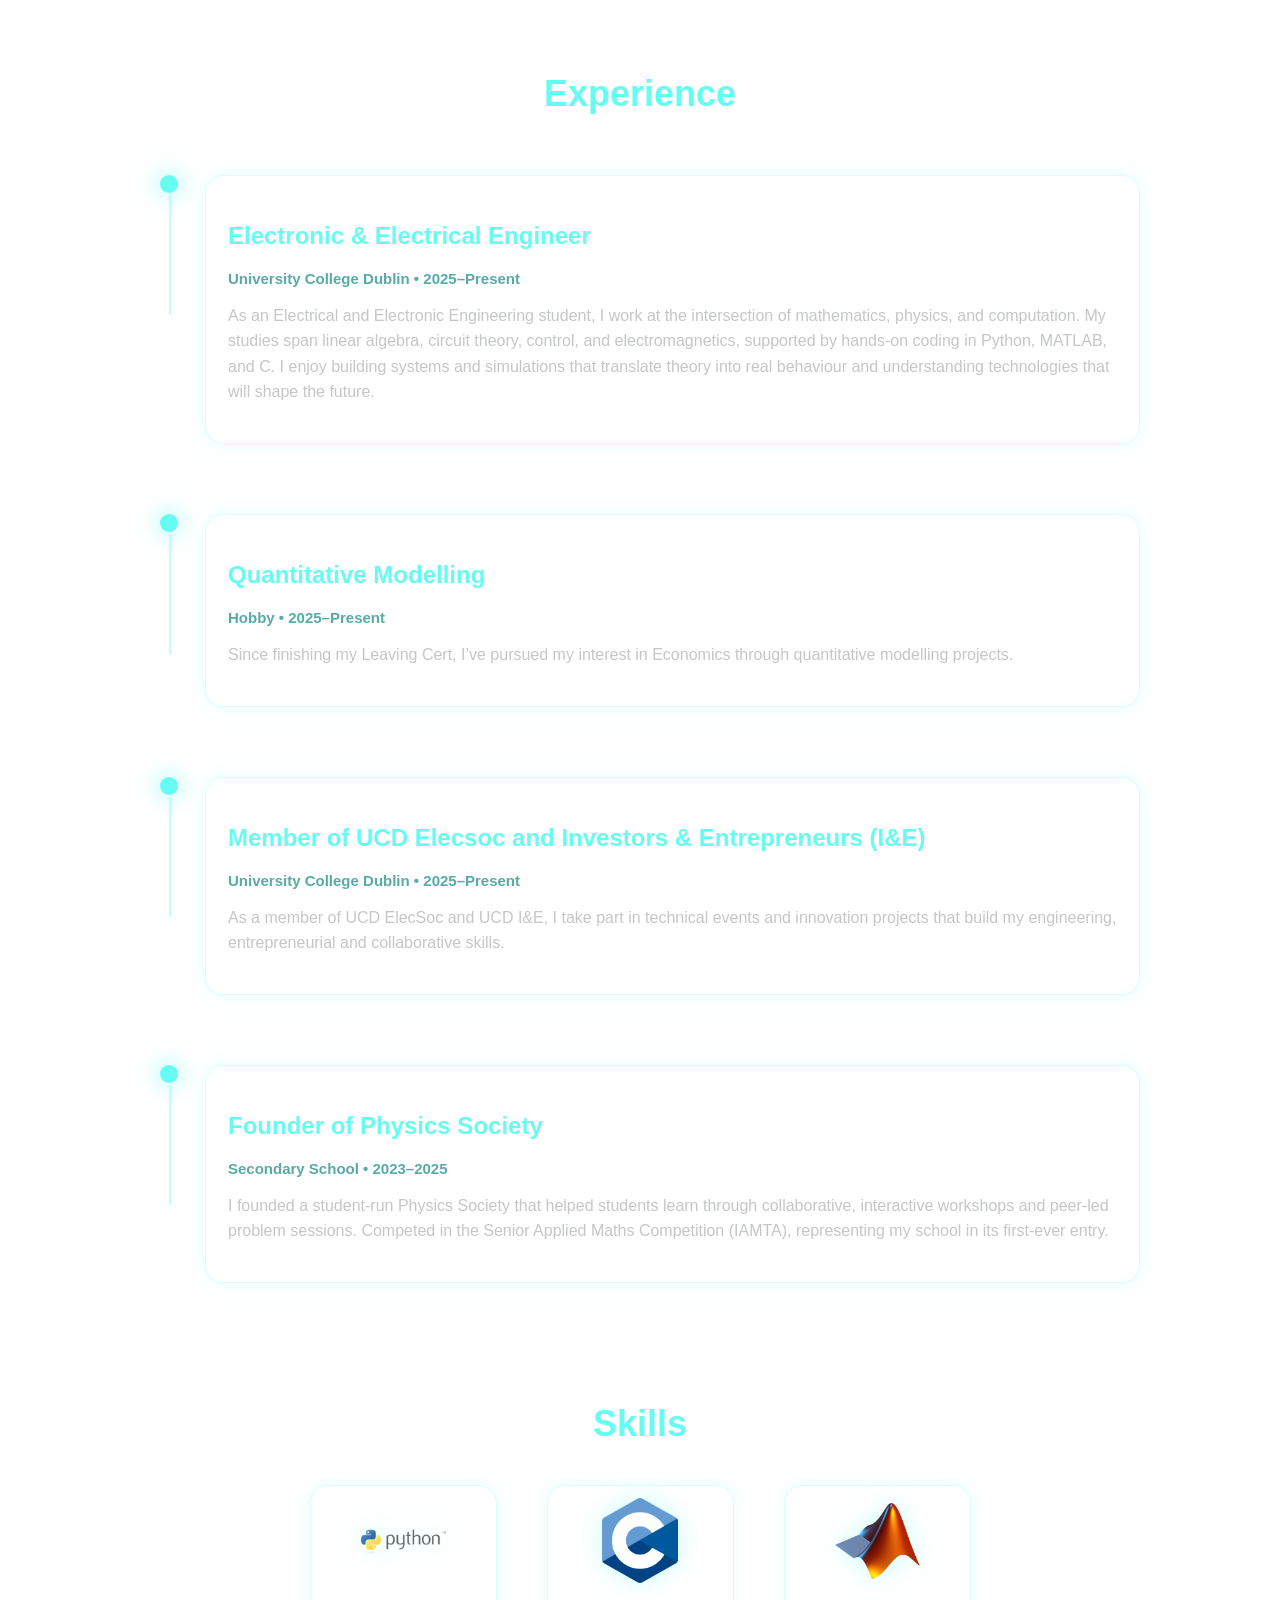
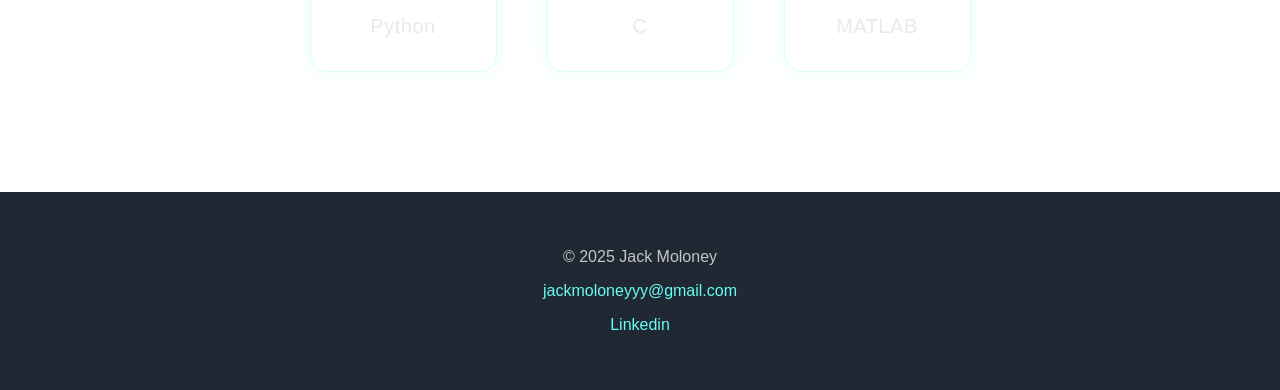
==== commit 44a59b82: "Holder" ====
--- a/index.html
+++ b/index.html
@@ -1,160 +1,396 @@
-<!doctype html>
+<!DOCTYPE html>
 <html lang="en">
 <head>
-  <meta charset="utf-8" />
-  <meta name="viewport" content="width=device-width,initial-scale=1" />
-  <title>Jack Moloney</title>
-  <meta name="description" content="Jack Moloney — Engineering student. Simulation, quant, and systems." />
-  <link rel="preconnect" href="https://fonts.googleapis.com">
-  <link rel="preconnect" href="https://fonts.gstatic.com" crossorigin>
-  <link href="https://fonts.googleapis.com/css2?family=Inter:wght@400;500;600;700&family=Instrument+Serif:ital@0;1&display=swap" rel="stylesheet">
-  <link rel="stylesheet" href="styles.css" />
+
+    <link href="https://fonts.googleapis.com/css2?family=IBM+Plex+Sans:wght@400;500;600&display=swap" rel="stylesheet">
+
+
+    <meta charset="UTF-8">
+    <title>Jack Moloney — Portfolio</title>
+
+    <!-- Use upgraded stylesheet -->
+    <link rel="stylesheet" href="styles2.css">
+
+    <!-- === HOMEPAGE-ONLY REFINEMENTS === -->
+    <style>
+
+    /* Make base body transparent — we use global background layer */
+    body {
+        background: transparent;
+    }
+
+    /* HERO enhancements */
+    .hero-area {
+        height: 90vh;
+        background: radial-gradient(circle at top,
+                    rgba(11,12,16,0.35) 0%,
+                    rgba(11,12,16,0.25) 35%,
+                    rgba(11,12,16,0.15) 60%,
+                    rgba(11,12,16,0.10) 100%);
+        backdrop-filter: blur(10px);
+        border-bottom: 1px solid rgba(102,252,241,0.12);
+    }
+
+    .hero-name {
+        font-size: 88px;
+        letter-spacing: 7px;
+        opacity: 0;
+        animation: fadeHero 2s ease forwards;
+    }
+
+    @keyframes fadeHero {
+        from { opacity: 0; transform: translateY(20px); }
+        to   { opacity: 1; transform: translateY(0); }
+    }
+
+    /* Intro strip */
+    .intro-strip {
+        max-width: 1100px;
+        margin: -40px auto 40px;
+        padding: 28px 40px;
+        border-radius: 18px;
+        background: rgba(255,255,255,0.03);
+        border: 1px solid rgba(102,252,241,0.20);
+        backdrop-filter: blur(18px);
+        text-align: center;
+        opacity: 0;
+        animation: stripFade 1.8s ease forwards;
+    }
+
+    @keyframes stripFade {
+        to { opacity: 1; }
+    }
+
+    .intro-strip p {
+        font-size: 20px;
+        color: #E6E6E6;
+        line-height: 1.7;
+        max-width: 850px;
+        margin: auto;
+    }
+
+    /* Profile card hover enhancements */
+    .profile-card-home {
+        transition: transform 0.45s ease, box-shadow 0.45s ease;
+        transform-style: preserve-3d;
+        cursor: pointer;
+    }
+
+    .profile-card-home:hover {
+        transform: rotateX(6deg) rotateY(6deg) scale(1.02);
+        box-shadow: 0 0 45px rgba(102,252,241,0.35);
+    }
+
+    /* Project tiles stronger effect */
+    .project-tile {
+        transition: 0.4s ease;
+        cursor: pointer;
+    }
+
+    .project-tile:hover {
+        transform: translateY(-12px) scale(1.05);
+        box-shadow: 0 0 42px rgba(102,252,241,0.50);
+    }
+
+    .project-tile h3 {
+        font-size: 24px;
+    }
+
+    /* Experience timeline improvements */
+    .timeline-content {
+        border-radius: 18px;
+        transition: transform 0.4s ease, box-shadow 0.4s ease;
+    }
+
+    .timeline-content:hover {
+        transform: translateY(-8px) scale(1.04);
+        box-shadow: 0 0 38px rgba(102,252,241,0.45);
+    }
+
+    /* Skills — more interactive */
+    .tool-card {
+        width: 185px;
+        height: 185px;
+    }
+
+    .tool-card:hover {
+        transform: translateY(-12px) scale(1.1);
+        box-shadow: 0 0 40px rgba(102,252,241,0.55);
+    }
+
+    </style>
+
+    <!-- Homepage JS -->
+    <script src="homepage.js" defer></script>
 </head>
 
 <body>
-  <!-- ambient / cursor layer -->
-  <div class="fx" aria-hidden="true">
-    <div class="fx__grid"></div>
-    <div class="fx__grain"></div>
-    <div class="fx__vignette"></div>
-    <div class="fx__cursor"></div>
-  </div>
-
-  <header class="topbar">
-    <div class="topbar__inner">
-      <a class="brand" href="#top" aria-label="Home">
-        <span class="brand__dot"></span>
-        <span class="brand__name">Jack Moloney</span>
-      </a>
-
-      <nav class="nav">
-        <a class="nav__link" href="#about">About</a>
-        <a class="nav__link" href="#projects">Projects</a>
-        <a class="nav__link" href="#experience">Experience</a>
-      </nav>
-    </div>
-  </header>
-
-  <main id="top" class="shell">
-    <!-- HERO -->
-    <section class="hero">
-      <div class="hero__left">
-        <div class="photo" data-tilt>
-          <img src="assets/profile.png" alt="Jack Moloney" onerror="this.remove(); this.parentElement.classList.add('photo--fallback')" />
-          <div class="photo__fallback" aria-hidden="true">JM</div>
-          <div class="photo__shine" aria-hidden="true"></div>
-        </div>
-
-        <div class="headline">
-          <h1 class="h1">Hi, I’m <span class="h1__name">Jack</span>.</h1>
-          <p class="lede">
-            Engineering student focused on simulation, quantitative thinking, and building clean systems.
-          </p>
-
-          <div class="actions">
-            <a class="btn btn--primary" href="#projects">View work</a>
-            <a class="btn" href="assets/JackMoloneyCV.pdf" target="_blank" rel="noreferrer">CV</a>
-            <a class="btn" href="https://www.linkedin.com/" target="_blank" rel="noreferrer">LinkedIn</a>
-          </div>
-        </div>
-      </div>
-
-      <aside id="about" class="about card reveal">
-        <div class="card__top">
-          <h2 class="kicker">About</h2>
-          <span class="tag">Dublin, Ireland</span>
-        </div>
-        <p class="about__text">
-        </p>
-
-        <ul class="about__bullets" aria-label="About me highlights">
-          <li><strong>First‑year Engineering</strong> building simulation + quant projects end‑to‑end.</li>
-          <li><strong>Obsessed with clarity:</strong> tight write‑ups, clean code, and visual explanations.</li>
-          <li><strong>Interests:</strong> markets, aviation, physics, and systems that scale.</li>
-          <li><strong>Looking for:</strong> an internship where I can ship and learn fast.</li>
-        </ul>
-      </aside>
-    </section>
-
-    <!-- PROJECTS -->
-    <section id="projects" class="section">
-      <div class="section__head">
-        <h2 class="section__title">Projects</h2>
-      </div>
-
-      <div class="projects">
-        <a class="project reveal" href="riskanalysis.html">
-          <div class="project__text">
-            <div class="project__title">Portfolio Risk Analysis</div>
-            <div class="project__desc">Risk metrics, distributions, and scenario thinking for portfolio outcomes.</div>
-            <div class="project__chips">
-              <span class="chip">Python</span><span class="chip">Stats</span><span class="chip">Risk</span>
+
+<!-- ============================================================
+     FULL-PAGE CITADEL BACKGROUND LAYER
+============================================================ -->
+<div id="global-background">
+    <canvas id="global-particles"></canvas>
+    <div class="global-grid-overlay"></div>
+</div>
+
+<!-- ============================================================
+     FLOATING LINKEDIN BUTTON
+============================================================ -->
+<a href="https://www.linkedin.com/in/jackmoloneyyy" target="_blank" class="floating-linkedin">
+    <img src="assets/linkedin.png" alt="LinkedIn" class="linkedin-icon">
+    <span>Linkedin</span>
+</a>
+
+
+<!-- ============================================================
+     HERO SECTION
+============================================================ -->
+<header class="hero-area">
+    <div class="hero-content fade-in">
+        <h1 class="hero-name">Jack Moloney</h1>
+        <p class="role-line"><span id="typed"></span></p>
+    </div>
+
+    <canvas id="particle-canvas"></canvas>
+    <div class="grid-overlay"></div>
+</header>
+
+
+
+<!-- ============================================================
+     PROFILE CARD
+============================================================ -->
+<section class="profile-wrapper fade-in">
+    <div class="profile-card-home">
+        <img src="assets/profile.png" class="profile-photo-home">
+
+        <div>
+            <h2 class="profile-heading">Hello, I'm Jack</h2>
+            <p class="profile-description">
+                First-year Engineering student at UCD interested in Maths, Physics, and Economics. 
+                I enjoy creating practical, innovative solutions, and coding financial models has become the perfect blend of those interests.
+                 A selection of my projects is shown below.
+            </p>
+           <div class="homepage-btn-row">
+    <a href="mailto:jackmoloneyyy@gmail.com" class="homepage-btn">Contact Me</a>
+    <a href="#projects" class="homepage-btn">View Projects</a>
+    <a href="assets/JackMoloneyCV.pdf" class="homepage-btn" target="_blank">Resume</a>
+</div>
+
+        </div>
+    </div>
+</section>
+
+<!-- ============================================================
+     CURRENTLY WORKING ON (TWO-COLUMN)
+============================================================ -->
+<section class="current-work-section fade-in">
+    <h2 class="section-title">Currently Working On</h2>
+
+    <div class="current-work-grid">
+
+        <!-- LEFT: Description -->
+        <div class="current-work-card current-work-textcard">
+            <h3>Monte Carlo Market </h3>
+            <p>
+                Building a <strong>multi-asset Monte Carlo simulator</strong> designed to
+                capture volatility, shifts, tail-risk behaviour and realistic price-path
+                dynamics.  
+                <br><br>
+                The system will be a full <strong>scenario generator</strong> for stress testing
+                portfolio allocations under extreme market conditions.
+            </p>
+        </div>
+
+        <!-- RIGHT: Image -->
+        <div class="current-work-card current-work-imagecard">
+    <div class="current-work-img-wrapper">
+        <img src="assets/montecarlo2.png" alt="Work In Progress">
+    </div>
+</div>
+
+
+    </div>
+</section>
+
+
+<!-- ============================================================
+     PROJECT SHOWCASE
+============================================================ -->
+<section id="projects" class="project-showcase fade-in">
+    <h2 class="section-title">Previous Projects</h2>
+
+    <div class="projects-grid">
+
+        <a href="riskanalysis.html" class="project-tile">
+            <h3>Portfolio Risk Analyzer</h3>
+            <p>Multi-asset risk modelling, covariance, sharpe and volatility.</p>
+        </a>
+
+        <a href="random-walk.html" class="project-tile">
+            <h3>Random Walk Price Simulator</h3>
+            <p>Random price-path simulation with drift and uncertainty modelling.</p>
+        </a>
+
+        <a href="lennard-jones.html" class="project-tile">
+            <h3>Atomic Simulation</h3>
+            <p>Three-dimensional molecular force simulations on the atomic scale.</p>
+        </a>
+
+    </div>
+</section>
+
+
+<!-- ============================================================
+     EXPERIENCE
+============================================================ -->
+<section class="experience-section fade-in">
+    <h2 class="section-title">Experience</h2>
+
+    <div class="timeline">
+
+        <div class="timeline-item reveal">
+            <div class="timeline-dot pulse"></div>
+            <div class="timeline-line"></div>
+            <div class="timeline-content">
+                <h3>Electronic & Electrical Engineer</h3>
+                <h4>University College Dublin • 2025–Present</h4>
+                <p>As an Electrical and Electronic Engineering student, I work at the intersection of mathematics, physics, and computation.
+                     My studies span linear algebra, circuit theory, control, and electromagnetics, supported by hands-on coding in Python, MATLAB, and C.
+                      I enjoy building systems and simulations that translate theory into real behaviour and understanding technologies that will shape the future.</p>
             </div>
-          </div>
-          <div class="project__media">
-            <img src="assets/Figure_2.2.png" alt="Risk analysis preview" loading="lazy" />
-          </div>
-          <span class="project__arrow" aria-hidden="true">↗</span>
-        </a>
-
-        <a class="project reveal" href="random-walk.html">
-          <div class="project__text">
-            <div class="project__title">Random Walk Price Simulator</div>
-            <div class="project__desc">Monte Carlo price paths with drift, volatility, and interpretability.</div>
-            <div class="project__chips">
-              <span class="chip">Python</span><span class="chip">Monte Carlo</span>
+        </div>
+
+<div class="timeline-item reveal">
+            <div class="timeline-dot pulse"></div>
+            <div class="timeline-line"></div>
+            <div class="timeline-content">
+                <h3>Quantitative Modelling</h3>
+                <h4>Hobby • 2025–Present</h4>
+                <p> Since finishing my Leaving Cert, I’ve pursued my interest in Economics through quantitative modelling projects. </p>
             </div>
-          </div>
-          <div class="project__media">
-            <img src="assets/montecarlo.png" alt="Random walk preview" loading="lazy" />
-          </div>
-          <span class="project__arrow" aria-hidden="true">↗</span>
-        </a>
-
-        <a class="project reveal" href="lennard-jones.html">
-          <div class="project__text">
-            <div class="project__title">Lennard‑Jones Atomic Simulation</div>
-            <div class="project__desc">Particle interactions and emergent behavior from simple physical laws.</div>
-            <div class="project__chips">
-              <span class="chip">Physics</span><span class="chip">MATLAB</span>
+        </div>
+
+
+        <div class="timeline-item reveal">
+            <div class="timeline-dot pulse"></div>
+            <div class="timeline-line"></div>
+            <div class="timeline-content">
+                <h3>Member of UCD Elecsoc and Investors & Entrepreneurs (I&E)</h3>
+                <h4>University College Dublin • 2025–Present</h4>
+                <p>As a member of UCD ElecSoc and UCD I&E, I take part in technical events and innovation projects that build my engineering, entrepreneurial and collaborative skills.</p>
             </div>
-          </div>
-          <div class="project__media">
-            <img src="assets/LJ_Figure1.png" alt="Lennard-Jones preview" loading="lazy" />
-          </div>
-          <span class="project__arrow" aria-hidden="true">↗</span>
-        </a>
-      </div>
-    </section>
-
-    <!-- EXPERIENCE -->
-    <section id="experience" class="section section--tight">
-      <div class="section__head">
-        <h2 class="section__title">Experience</h2>
-      </div>
-
-      <div class="xp card reveal">
-        <div class="xp__row">
-          <div class="xp__role">Engineering Student</div>
-          <div class="xp__meta">University College Dublin • 2025–Present</div>
-        </div>
-        <ul class="xp__bullets">
-          <li>Build quantitative projects that connect maths to real outcomes (risk, simulation, optimization).</li>
-          <li>Ship clean, readable interfaces and project write‑ups that communicate clearly to recruiters.</li>
-          <li>Comfortable across analysis + implementation: modelling, code, and presentation.</li>
-        </ul>
-      </div>
-
-      <footer class="footer">
-        <div>© <span id="y"></span> Jack Moloney</div>
-        <div class="footer__links">
-          <a href="#top">Top</a>
-          <a href="mailto:jackmoloneyyy@gmail.com">Email</a>
-        </div>
-      </footer>
-    </section>
-  </main>
-
-  <script src="script.js"></script>
+        </div>
+
+        <div class="timeline-item reveal">
+            <div class="timeline-dot pulse"></div>
+            <div class="timeline-line"></div>
+            <div class="timeline-content">
+                <h3>Founder of Physics Society</h3>
+                <h4>Secondary School • 2023–2025</h4>
+                <p>I founded a student-run Physics Society that helped students learn through collaborative, interactive workshops and peer-led problem sessions. Competed in the Senior Applied Maths Competition (IAMTA), representing my school in its first-ever entry.</p>
+            </div>
+        </div>
+
+    </div>
+</section>
+
+
+<!-- ============================================================
+     SKILLS
+============================================================ -->
+<section class="tools-section fade-in">
+    <h2 class="section-title">Skills</h2>
+
+    <div class="tools-grid">
+        <div class="tool-card">
+            <img src="assets/python.png" class="tool-logo">
+            <p class="tool-label">Python</p>
+        </div>
+
+        <div class="tool-card">
+            <img src="assets/C.png" class="tool-logo">
+            <p class="tool-label">C</p>
+        </div>
+
+        <div class="tool-card">
+            <img src="assets/matlab.png" class="tool-logo">
+            <p class="tool-label">MATLAB</p>
+        </div>
+    </div>
+</section>
+
+
+<!-- ============================================================
+     FOOTER
+============================================================ -->
+<footer class="footer fade-in">
+    <p>© 2025 Jack Moloney</p>
+    <p><a href="mailto:jackmoloneyyy@gmail.com">jackmoloneyyy@gmail.com</a></p>
+    <p><a href="https://www.linkedin.com/in/jackmoloneyyy" target="_blank">Linkedin</a></p>
+</footer>
+
+
+<!-- ============================================================
+     FULL-PAGE PARTICLES SCRIPT
+============================================================ -->
+<script>
+const canvas2 = document.getElementById("global-particles");
+const ctx2 = canvas2.getContext("2d");
+
+function resizeGlobalCanvas() {
+    canvas2.width = window.innerWidth;
+    canvas2.height = window.innerHeight;
+}
+resizeGlobalCanvas();
+window.addEventListener("resize", resizeGlobalCanvas);
+
+const globalParticles = [];
+const NUM_GLOBAL = 70;
+
+for (let i = 0; i < NUM_GLOBAL; i++) {
+    globalParticles.push({
+        x: Math.random() * canvas2.width,
+        y: Math.random() * canvas2.height,
+        vx: (Math.random() - 0.5) * 0.25,
+        vy: (Math.random() - 0.5) * 0.25,
+        size: 1.8 + Math.random() * 1.8,
+    });
+}
+
+function drawGlobalParticles() {
+    ctx2.clearRect(0, 0, canvas2.width, canvas2.height);
+
+    globalParticles.forEach(p => {
+        p.x += p.vx;
+        p.y += p.vy;
+
+        if (p.x < 0) p.x = canvas2.width;
+        if (p.x > canvas2.width) p.x = 0;
+        if (p.y < 0) p.y = canvas2.height;
+        if (p.y > canvas2.height) p.y = 0;
+
+        ctx2.fillStyle = "rgba(102, 252, 241, 0.70)";
+        ctx2.beginPath();
+        ctx2.arc(p.x, p.y, p.size, 0, Math.PI * 2);
+        ctx2.fill();
+    });
+
+    requestAnimationFrame(drawGlobalParticles);
+}
+
+drawGlobalParticles();
+</script>
+<script>
+document.querySelectorAll(".homepage-btn").forEach(btn => {
+    btn.addEventListener("mousemove", function(e) {
+        const rect = btn.getBoundingClientRect();
+        btn.style.setProperty("--x", (e.clientX - rect.left) + "px");
+        btn.style.setProperty("--y", (e.clientY - rect.top) + "px");
+    });
+});
+</script>
+
 </body>
 </html>
--- a/styles2.css
+++ b/styles2.css
@@ -0,0 +1,1784 @@
+/* ================================================
+   GLOBAL BASE STYLES
+================================================ */
+body {
+    background-color: #0B0C10;
+    color: #C5C6C7;
+    font-family: Arial, sans-serif;
+    margin: 0;
+    padding: 0;
+}
+
+/* FLOATING LINKEDIN BUTTON */
+.floating-linkedin {
+    position: fixed;
+    top: 20px;
+    right: 20px;
+    z-index: 9999;
+    display: flex;
+    align-items: center;
+    gap: 10px;
+    padding: 12px 18px;
+    background: rgba(255, 255, 255, 0.06);
+    border: 1px solid rgba(102, 252, 241, 0.35);
+    border-radius: 14px;
+    text-decoration: none;
+    backdrop-filter: blur(10px);
+    transition: 0.3s ease;
+    box-shadow: 0 0 12px rgba(102, 252, 241, 0.22);
+}
+
+.floating-linkedin:hover {
+    transform: scale(1.08);
+    box-shadow: 0 0 25px rgba(102, 252, 241, 0.55);
+    background: rgba(102, 252, 241, 0.15);
+}
+
+.linkedin-icon {
+    width: 32px;
+    height: 32px;
+}
+
+.floating-linkedin span {
+    font-size: 17px;
+    font-weight: bold;
+    color: #66FCF1;
+}
+
+/* ================================================
+   SHARED TITLES & FADE-IN
+================================================ */
+
+.section-title {
+    color: #66FCF1;
+    font-size: 36px;
+    text-align: center;
+    margin-bottom: 40px;
+}
+
+/* Only one fade-in system (cleaned) */
+.fade-in {
+    opacity: 0;
+    transform: translateY(20px);
+    transition: opacity 1.2s ease, transform 1.2s ease;
+}
+
+.fade-in.appear {
+    opacity: 1;
+    transform: translateY(0);
+}
+
+/* Reveal (timeline scrolling) */
+.reveal {
+    opacity: 0;
+    transform: translateY(50px);
+    filter: blur(6px);
+    transition: opacity 1.2s cubic-bezier(.21,.8,.32,1),
+                transform 1.2s cubic-bezier(.21,.8,.32,1),
+                filter 1.2s cubic-bezier(.21,.8,.32,1);
+}
+
+.reveal.visible {
+    opacity: 1;
+    transform: translateY(0);
+    filter: blur(0);
+}
+
+/* ================================================
+   HERO AREA (used by all pages)
+================================================ */
+.hero-area {
+    height: 75vh;
+    display: flex;
+    justify-content: center;
+    align-items: center;
+    background: radial-gradient(circle at top, #0B0C10 0%, #0B0C10 40%, #1F2833 100%);
+    text-align: center;
+    position: relative;
+    overflow: hidden;
+}
+
+.grid-overlay {
+    position: absolute;
+    inset: 0;
+    background-image:
+        linear-gradient(#1f283322 1px, transparent 1px),
+        linear-gradient(90deg, #1f283322 1px, transparent 1px);
+    background-size: 55px 55px;
+    animation: gridMove 15s linear infinite;
+    pointer-events: none;
+}
+
+@keyframes gridMove {
+    0% { background-position: 0px 0px; }
+    100% { background-position: 300px 300px; }
+}
+
+.hero-name {
+    font-family: "IBM Plex Sans", system-ui, sans-serif;
+    font-size: 82px;
+    font-weight: 700;
+    letter-spacing: 3px;
+    color: #66FCF1;
+
+    text-shadow:
+        0 0 14px rgba(102, 252, 241, 0.22);
+
+    margin-bottom: 6px;
+}
+
+
+
+.role-line {
+    color: #C5C6C7;
+    font-size: 28px;
+    margin-top: -10px;
+}
+
+#particle-canvas {
+    position: absolute;
+    inset: 0;
+    z-index: 1;
+}
+
+.hero-content {
+    position: relative;
+    z-index: 2;
+}
+
+/* ================================================
+   PROFILE CARD (homepage)
+================================================ */
+.profile-wrapper {
+    display: flex;
+    justify-content: center;
+    margin-top: -80px;
+}
+
+.profile-card-home {
+    display: flex;
+    background: rgba(255,255,255,0.05);
+    border: 1px solid rgba(102,252,241,0.25);
+    border-radius: 20px;
+    padding: 35px;
+    gap: 35px;
+    max-width: 900px;
+    box-shadow: 0 0 25px rgba(102,252,241,0.25);
+    backdrop-filter: blur(15px);
+    text-align: left;
+    transition: 0.3s;
+}
+
+.profile-card-home:hover {
+    transform: scale(1.02);
+}
+
+.profile-photo-home {
+    width: 200px;
+    height: 200px;
+    border-radius: 50%;
+    object-fit: cover;
+    box-shadow: 0 0 22px rgba(102,252,241,0.5);
+}
+
+.profile-heading {
+    color: #66FCF1;
+    font-size: 30px;
+}
+
+.profile-description {
+    color: #C5C6C7;
+    margin-top: 10px;
+    line-height: 1.6;
+}
+
+.profile-btn-home {
+    display: inline-block;
+    margin-top: 18px;
+    padding: 12px 22px;
+    background: #66FCF1;
+    color: #0B0C10;
+    font-weight: bold;
+    border-radius: 8px;
+    text-decoration: none;
+    transition: 0.25s;
+}
+
+.profile-btn-home:hover {
+    background: #45A29E;
+}
+
+/* ================================================
+   PROJECT SHOWCASE GRID (homepage)
+================================================ */
+.project-showcase {
+    margin: 80px auto;
+    max-width: 1100px;
+    text-align: center;
+}
+
+.projects-grid {
+    display: grid;
+    gap: 35px;
+    grid-template-columns: repeat(auto-fit, minmax(300px, 1fr));
+}
+
+.project-tile {
+    background: rgba(255,255,255,0.04);
+    border: 1px solid rgba(102,252,241,0.25);
+    border-radius: 14px;
+    text-decoration: none;
+    transition: 0.3s;
+    padding: 30px;
+    backdrop-filter: blur(12px);
+    box-shadow: 0 0 16px rgba(102,252,241,0.18);
+}
+
+.project-tile:hover {
+    transform: translateY(-6px);
+    box-shadow: 0 0 28px rgba(102,252,241,0.45);
+}
+
+.project-tile h3 {
+    color: #45A29E;
+}
+
+.project-tile p {
+    color: #C5C6C7;
+    margin-top: 10px;
+}
+
+/* ================================================
+   EXPERIENCE / TIMELINE (homepage)
+================================================ */
+.experience-section {
+    max-width: 1000px;
+    margin: 120px auto;
+    padding: 0 20px;
+}
+
+.timeline {
+    position: relative;
+    margin: 60px auto;
+    padding-left: 30px;
+}
+
+.timeline-line {
+    position: absolute;
+    left: -1px;
+    top: 20px;
+    width: 2px;
+    height: 120px;
+    background: rgba(102, 252, 241, 0.4);
+    animation: drawLine 1.8s ease forwards;
+}
+
+@keyframes drawLine {
+    from { height: 0; }
+    to { height: 120px; }
+}
+
+.timeline-item {
+    margin-bottom: 70px;
+    position: relative;
+}
+
+.timeline-dot {
+    width: 18px;
+    height: 18px;
+    background: #66FCF1;
+    border-radius: 50%;
+    position: absolute;
+    left: -10px;
+    top: 0;
+    box-shadow: 0 0 22px rgba(102,252,241,0.9);
+}
+
+.pulse {
+    animation: pulseGlow 2s infinite;
+}
+
+@keyframes pulseGlow {
+    0% { box-shadow: 0 0 10px rgba(102,252,241,0.3); }
+    50% { box-shadow: 0 0 25px rgba(102,252,241,0.7); }
+    100% { box-shadow: 0 0 10px rgba(102,252,241,0.3); }
+}
+
+.timeline-content {
+    margin-left: 35px;
+    padding: 22px;
+    border-radius: 14px;
+    background: rgba(255,255,255,0.05);
+    border: 1px solid rgba(102,252,241,0.25);
+    backdrop-filter: blur(12px);
+    box-shadow: 0 0 20px rgba(102,252,241,0.15);
+    transition: 0.35s;
+}
+
+.timeline-content:hover {
+    transform: translateY(-6px) scale(1.02);
+    box-shadow: 0 0 35px rgba(102,252,241,0.45);
+}
+
+.timeline-content h3 {
+    color: #66FCF1;
+    font-size: 24px;
+    margin-bottom: 4px;
+}
+
+.timeline-content h4 {
+    color: #45A29E;
+    font-size: 15px;
+    margin-bottom: 14px;
+    opacity: 0.9;
+}
+
+.timeline-content p {
+    color: #C5C6C7;
+    line-height: 1.6;
+}
+
+/* ================================================
+   SKILLS SECTION
+================================================ */
+.tools-section {
+    margin: 120px auto;
+    max-width: 1100px;
+    text-align: center;
+}
+
+.tools-grid {
+    display: flex;
+    justify-content: center;
+    gap: 50px;
+    flex-wrap: wrap;
+    margin-top: 40px;
+}
+
+.tool-card {
+    width: 180px;
+    height: 180px;
+    background: rgba(255,255,255,0.05);
+    border: 1px solid rgba(102,252,241,0.25);
+    border-radius: 18px;
+    backdrop-filter: blur(12px);
+    display: flex;
+    flex-direction: column;
+    align-items: center;
+    justify-content: center;
+    transition: 0.35s ease;
+    box-shadow: 0 0 15px rgba(102,252,241,0.15);
+}
+
+.tool-card:hover {
+    transform: translateY(-8px) scale(1.05);
+    box-shadow: 0 0 30px rgba(102,252,241,0.45);
+}
+
+.tool-logo {
+    width: 85px;
+    height: 85px;
+    object-fit: contain;
+    filter: drop-shadow(0 0 12px rgba(102,252,241,0.35));
+    margin-bottom: 12px;
+}
+
+.tool-label {
+    font-size: 20px;
+    color: #E9E9E9;
+    font-weight: 500;
+    letter-spacing: 0.5px;
+    font-family: "Inter", "Poppins", "Helvetica Neue", sans-serif;
+}
+
+/* ================================================
+   LENNARD–JONES PAGE
+================================================ */
+.lj-hero {
+    height: 60vh;
+    display: flex;
+    justify-content: center;
+    align-items: center;
+}
+
+.lj-pill {
+    display: inline-block;
+    padding: 6px 14px;
+    border-radius: 999px;
+    background: rgba(255,255,255,0.06);
+    border: 1px solid rgba(102,252,241,0.4);
+    color: #C5C6C7;
+    font-size: 14px;
+    margin-bottom: 14px;
+}
+
+.lj-title {
+    font-size: 48px;
+    letter-spacing: 3px;
+    color: #66FCF1;
+}
+
+.lj-subtitle {
+    color: #C5C6C7;
+    font-size: 18px;
+    margin-top: 12px;
+}
+
+.lj-main {
+    max-width: 1050px;
+    margin: 60px auto 40px;
+    padding: 0 20px;
+}
+
+.lj-main-card {
+    display: grid;
+    grid-template-columns: minmax(0, 1.4fr) minmax(0, 1fr);
+    gap: 30px;
+    padding: 30px;
+    border-radius: 20px;
+    background: radial-gradient(circle at top left,
+        rgba(102,252,241,0.15), rgba(11,12,16,1));
+    border: 1px solid rgba(102,252,241,0.25);
+    box-shadow: 0 0 35px rgba(102,252,241,0.35);
+    backdrop-filter: blur(16px);
+}
+
+.lj-main-text h2 {
+    color: #66FCF1;
+    font-size: 26px;
+    margin-bottom: 10px;
+}
+
+.lj-main-text p {
+    color: #C5C6C7;
+    line-height: 1.7;
+}
+
+.lj-tags {
+    margin-top: 18px;
+    display: flex;
+    flex-wrap: wrap;
+    gap: 10px;
+}
+
+.lj-tags span {
+    padding: 6px 12px;
+    border-radius: 999px;
+    background: rgba(255,255,255,0.04);
+    border: 1px solid rgba(102,252,241,0.3);
+    color: #C5C6C7;
+    font-size: 13px;
+}
+
+.lj-main-visual img {
+    width: 100%;
+    border-radius: 16px;
+    box-shadow: 0 0 25px rgba(102,252,241,0.45);
+}
+
+.lj-visuals {
+    max-width: 1100px;
+    margin: 60px auto;
+    padding: 0 20px;
+}
+
+.lj-visual-grid {
+    display: grid;
+    grid-template-columns: repeat(auto-fit, minmax(260px, 1fr));
+    gap: 24px;
+}
+
+.lj-visual-card {
+    background: rgba(255,255,255,0.04);
+    border-radius: 14px;
+    padding: 18px;
+    border: 1px solid rgba(102,252,241,0.2);
+    backdrop-filter: blur(10px);
+    box-shadow: 0 0 18px rgba(102,252,241,0.2);
+    transition: 0.3s ease;
+}
+
+.lj-visual-card:hover {
+    transform: translateY(-6px);
+    box-shadow: 0 0 28px rgba(102,252,241,0.5);
+}
+
+.lj-visual-card img {
+    width: 100%;
+    border-radius: 10px;
+    margin-bottom: 10px;
+}
+
+.lj-visual-card h3 {
+    color: #45A29E;
+    margin-bottom: 6px;
+}
+
+.lj-visual-card p {
+    color: #C5C6C7;
+    font-size: 14px;
+    line-height: 1.6;
+}
+
+/* ================================================
+   RANDOM WALK PAGE
+================================================ */
+.project-hero {
+    position: relative;
+    height: 55vh;
+    display: flex;
+    align-items: center;
+    justify-content: center;
+    overflow: hidden;
+}
+
+.project-hero--randomwalk {
+    background: radial-gradient(circle at top, #0B0C10 0%, #0B0C10 40%, #1F2833 100%);
+}
+
+.project-hero-inner {
+    position: relative;
+    z-index: 2;
+    max-width: 1100px;
+    width: 100%;
+    padding: 0 30px;
+    display: flex;
+    gap: 40px;
+    align-items: center;
+    justify-content: space-between;
+}
+
+.project-hero-text {
+    max-width: 620px;
+    text-align: left;
+}
+
+.project-tag {
+    font-size: 14px;
+    letter-spacing: 0.14em;
+    text-transform: uppercase;
+    color: #C5C6C7;
+    margin-bottom: 10px;
+    opacity: 0.85;
+}
+
+.project-title {
+    font-size: 48px;
+    color: #66FCF1;
+    font-weight: 800;
+    margin-bottom: 10px;
+    text-shadow: 0 0 25px rgba(102,252,241,0.4);
+}
+
+.project-subtitle {
+    font-size: 18px;
+    color: #C5C6C7;
+    line-height: 1.6;
+}
+
+.project-hero-card {
+    flex: 0 0 320px;
+    background: rgba(255,255,255,0.05);
+    border: 1px solid rgba(102,252,241,0.25);
+    border-radius: 16px;
+    padding: 20px 22px;
+    backdrop-filter: blur(12px);
+    box-shadow: 0 0 25px rgba(102,252,241,0.25);
+    font-size: 14px;
+}
+
+.project-hero-card h3 {
+    color: #66FCF1;
+    font-size: 18px;
+    margin-bottom: 10px;
+}
+
+.project-hero-card ul {
+    list-style: none;
+    padding: 0;
+    margin: 0;
+}
+
+.project-hero-card li {
+    color: #C5C6C7;
+    margin-bottom: 6px;
+}
+
+/* SPLIT OVERVIEW SECTION */
+.project-split {
+    max-width: 1100px;
+    margin: 70px auto;
+    padding: 0 20px;
+    display: grid;
+    grid-template-columns: minmax(0, 2fr) minmax(0, 1fr);
+    gap: 40px;
+}
+
+.project-split-main h2 {
+    color: #66FCF1;
+    margin-bottom: 12px;
+}
+
+.project-split-main p {
+    color: #C5C6C7;
+    line-height: 1.7;
+    margin-bottom: 12px;
+}
+
+.project-split-side h3 {
+    color: #45A29E;
+    margin-bottom: 12px;
+}
+
+.chip-list {
+    list-style: none;
+    padding: 0;
+    display: flex;
+    flex-wrap: wrap;
+    gap: 10px;
+}
+
+.chip {
+    padding: 6px 12px;
+    border-radius: 999px;
+    border: 1px solid rgba(102,252,241,0.4);
+    color: #66FCF1;
+    font-size: 13px;
+    background: rgba(255,255,255,0.04);
+}
+
+/* GALLERY */
+.project-gallery {
+    max-width: 1100px;
+    margin: 70px auto;
+    padding: 0 20px;
+}
+
+.gallery-grid {
+    display: grid;
+    grid-template-columns: repeat(auto-fit, minmax(260px, 1fr));
+    gap: 24px;
+}
+
+.gallery-card {
+    background: rgba(255,255,255,0.04);
+    padding: 18px;
+    border-radius: 12px;
+    border: 1px solid rgba(102,252,241,0.25);
+    backdrop-filter: blur(10px);
+    box-shadow: 0 0 20px rgba(102,252,241,0.2);
+    transition: 0.3s ease;
+}
+
+.gallery-card:hover {
+    transform: translateY(-6px);
+    box-shadow: 0 0 28px rgba(102,252,241,0.5);
+}
+
+.gallery-card img {
+    width: 100%;
+    border-radius: 10px;
+    margin-bottom: 10px;
+}
+
+.gallery-card p {
+    color: #C5C6C7;
+    font-size: 14px;
+    line-height: 1.6;
+}
+
+/* METRICS */
+.project-metrics {
+    max-width: 1100px;
+    margin: 70px auto;
+    padding: 0 20px;
+}
+
+.metric-row {
+    display: grid;
+    grid-template-columns: repeat(auto-fit, minmax(240px, 1fr));
+    gap: 20px;
+    margin-top: 25px;
+}
+
+.metric-card {
+    background: rgba(255,255,255,0.04);
+    border: 1px solid rgba(102,252,241,0.25);
+    border-radius: 12px;
+    padding: 18px 20px;
+    backdrop-filter: blur(10px);
+    transition: 0.3s ease;
+}
+
+.metric-card:hover {
+    transform: translateY(-6px);
+    box-shadow: 0 0 22px rgba(102,252,241,0.35);
+}
+
+.metric-card h3 {
+    color: #66FCF1;
+    margin-bottom: 8px;
+}
+
+.metric-card p {
+    color: #C5C6C7;
+    font-size: 14px;
+    line-height: 1.6;
+}
+
+/* TECH STRIP */
+.project-tech-strip {
+    max-width: 900px;
+    margin: 60px auto 40px;
+    padding: 16px 20px;
+    text-align: center;
+    background: rgba(255,255,255,0.03);
+    border-top: 1px solid rgba(102,252,241,0.35);
+    border-bottom: 1px solid rgba(102,252,241,0.35);
+}
+
+.project-tech-strip p {
+    color: #C5C6C7;
+    line-height: 1.7;
+}
+
+/* ================================================
+   RISK ANALYSIS PAGE
+================================================ */
+.project-shell {
+    max-width: 1100px;
+    margin: 0 auto 80px;
+    padding: 0 20px;
+}
+
+.ra-layout {
+    display: grid;
+    grid-template-columns: minmax(0, 1.3fr) minmax(0, 1fr);
+    gap: 40px;
+    margin-top: 60px;
+}
+
+.ra-summary h2 {
+    color: #66FCF1;
+    font-size: 30px;
+    margin-bottom: 10px;
+}
+
+.ra-summary p {
+    color: #C5C6C7;
+    line-height: 1.7;
+    margin-bottom: 20px;
+}
+
+.metric-grid {
+    display: grid;
+    grid-template-columns: repeat(auto-fit, minmax(210px, 1fr));
+    gap: 16px;
+    margin: 20px 0 25px;
+}
+
+.ra-cta {
+    display: inline-block;
+    margin-top: 8px;
+    padding: 10px 22px;
+    border-radius: 8px;
+    background: #66FCF1;
+    color: #0B0C10;
+    font-weight: bold;
+    text-decoration: none;
+    transition: 0.25s ease;
+}
+
+.ra-cta:hover {
+    background: #45A29E;
+    transform: translateY(-2px);
+}
+
+.ra-main-visual {
+    display: flex;
+    align-items: center;
+}
+
+.ra-main-card {
+    width: 100%;
+    background: rgba(255,255,255,0.04);
+    border-radius: 16px;
+    border: 1px solid rgba(102,252,241,0.3);
+    padding: 16px;
+    backdrop-filter: blur(12px);
+    box-shadow: 0 0 25px rgba(102,252,241,0.4);
+    transition: 0.3s ease;
+}
+
+.ra-main-card:hover {
+    transform: translateY(-5px);
+}
+
+.ra-main-card img {
+    width: 100%;
+    border-radius: 12px;
+    display: block;
+    margin-bottom: 10px;
+}
+
+.ra-main-caption {
+    color: #C5C6C7;
+    font-size: 14px;
+}
+
+.ra-fig-grid {
+    display: grid;
+    grid-template-columns: repeat(auto-fit, minmax(260px, 1fr));
+    gap: 24px;
+    margin-top: 30px;
+}
+
+.ra-fig-card {
+    background: rgba(255,255,255,0.04);
+    border-radius: 14px;
+    border: 1px solid rgba(102,252,241,0.25);
+    padding: 18px;
+    backdrop-filter: blur(10px);
+    box-shadow: 0 0 20px rgba(102,252,241,0.2);
+    transition: 0.3s ease;
+}
+
+.ra-fig-card:hover {
+    transform: translateY(-5px) scale(1.01);
+    box-shadow: 0 0 30px rgba(102,252,241,0.5);
+}
+
+.ra-fig-card img {
+    width: 100%;
+    border-radius: 10px;
+    margin-bottom: 10px;
+}
+
+.ra-fig-card h3 {
+    color: #45A29E;
+    margin-bottom: 4px;
+}
+
+.ra-fig-card p {
+    color: #C5C6C7;
+    font-size: 14px;
+}
+
+/* Hidden typed span for compatibility */
+.project-role-line {
+    display: none;
+}
+
+/* ================================================
+   FOOTER
+================================================ */
+.footer {
+    text-align: center;
+    padding: 40px 20px;
+    margin-top: 60px;
+    background: #1F2833;
+}
+
+.footer a {
+    color: #66FCF1;
+    text-decoration: none;
+}
+
+.footer p {
+    color: #C5C6C7;
+}
+
+/* ================================================
+   RESPONSIVE ADJUSTMENTS
+================================================ */
+@media (max-width: 900px) {
+    .project-hero-inner {
+        flex-direction: column;
+        align-items: flex-start;
+    }
+
+    .project-hero-card {
+        width: 100%;
+    }
+
+    .project-split {
+        grid-template-columns: 1fr;
+    }
+
+    .lj-main-card {
+        grid-template-columns: 1fr;
+    }
+
+    .lj-title {
+        font-size: 36px;
+    }
+
+    .ra-layout {
+        grid-template-columns: 1fr;
+    }
+}
+/* ============================================================
+   GLOBAL CITADEL BACKGROUND (FULL PAGE)
+   ============================================================ */
+
+#global-background {
+    position: fixed;
+    inset: 0;
+    z-index: -10;
+    background: radial-gradient(circle at top,
+                #0B0C10 0%,
+                #0B0C10 30%,
+                #0B0C10 60%,
+                #0B0C10 100%);
+    overflow: hidden;
+}
+
+/* Full-page particle canvas */
+#global-particles {
+    position: absolute;
+    inset: 0;
+    width: 100%;
+    height: 100%;
+    z-index: -10;
+}
+
+/* Full-page cyber grid */
+.global-grid-overlay {
+    position: absolute;
+    inset: 0;
+    background-image:
+        linear-gradient(#1f283330 1px, transparent 1px),
+        linear-gradient(90deg, #1f283330 1px, transparent 1px);
+    background-size: 55px 55px;
+    animation: gridScroll 18s linear infinite;
+    z-index: -9;
+}
+
+@keyframes gridScroll {
+    from { background-position: 0px 0px; }
+    to   { background-position: 300px 300px; }
+}
+
+/* CURRENTLY WORKING ON SECTION */
+.current-work-section {
+    max-width: 1100px;
+    margin: 60px auto 40px;
+    padding: 0 20px;
+    text-align: center;
+}
+
+.current-work-card {
+    margin-top: 25px;
+    padding: 28px 35px;
+    background: rgba(255,255,255,0.04);
+    border: 1px solid rgba(102,252,241,0.25);
+    border-radius: 16px;
+    backdrop-filter: blur(12px);
+    box-shadow: 0 0 22px rgba(102,252,241,0.18);
+    transition: 0.3s ease;
+}
+
+.current-work-card:hover {
+    transform: translateY(-6px);
+    box-shadow: 0 0 32px rgba(102,252,241,0.45);
+}
+
+.current-work-text {
+    color: #E6E6E6;
+    font-size: 19px;
+    line-height: 1.7;
+    letter-spacing: 0.3px;
+}
+
+/* ============================================================
+   CURRENTLY WORKING ON — Two-Column Symmetric Layout
+============================================================ */
+
+.current-work-section {
+    max-width: 1100px;
+    margin: 60px auto 40px;
+    padding: 0 20px;
+    text-align: center;
+}
+
+.current-work-grid {
+    margin-top: 30px;
+    display: grid;
+    grid-template-columns: 1fr 1fr;
+    gap: 35px;
+}
+
+.current-work-card {
+    padding: 28px 35px;
+    background: rgba(255,255,255,0.04);
+    border: 1px solid rgba(102,252,241,0.25);
+    border-radius: 18px;
+    backdrop-filter: blur(12px);
+    box-shadow: 0 0 22px rgba(102,252,241,0.18);
+    transition: 0.35s ease;
+}
+
+.current-work-card:hover {
+    transform: translateY(-6px) scale(1.02);
+    box-shadow: 0 0 35px rgba(102,252,241,0.45);
+}
+
+/* LEFT TEXT CARD */
+.current-work-textcard h3 {
+    color: #66FCF1;
+    font-size: 26px;
+    margin-bottom: 12px;
+}
+
+.current-work-textcard p {
+    color: #E6E6E6;
+    font-size: 18px;
+    line-height: 1.7;
+    letter-spacing: 0.25px;
+}
+
+/* RIGHT IMAGE CARD */
+.current-work-imagecard {
+    padding: 0;
+    display: flex;
+    align-items: center;
+    justify-content: center;
+}
+
+.current-work-imagecard img {
+    width: 100%;
+    border-radius: 14px;
+    box-shadow: 0 0 25px rgba(102,252,241,0.35);
+    transition: 0.3s ease;
+}
+
+.current-work-imagecard img:hover {
+    transform: scale(1.03);
+    box-shadow: 0 0 45px rgba(102,252,241,0.55);
+}
+
+/* Responsive stacking */
+@media (max-width: 900px) {
+    .current-work-grid {
+        grid-template-columns: 1fr;
+    }
+}
+/* 2×2 metric grid improvement */
+.metric-grid-2x2 {
+    display: grid;
+    grid-template-columns: 1fr 1fr;
+    gap: 22px;
+    margin-top: 25px;
+}
+
+/* Smaller visual on the right */
+.smaller-ra-visual .ra-main-card img {
+    width: 80%;           /* Makes the visualization smaller */
+    margin: 0 auto 10px;  /* Centers it cleanly */
+    display: block;
+}
+
+/* Increase padding in the whole layout */
+.ra-summary {
+    padding-right: 20px;
+}
+
+.ra-main-visual {
+    display: flex;
+    justify-content: center;
+    align-items: center;
+}
+
+/* Responsive fix: stack vertically on mobile */
+@media (max-width: 900px) {
+    .metric-grid-2x2 {
+        grid-template-columns: 1fr; /* becomes 1×4 on mobile */
+    }
+    .smaller-ra-visual .ra-main-card img {
+        width: 100%;
+    }
+}
+/* Make the metric grid compact exactly like Risk Analysis */
+.ra-tight-grid {
+    display: grid;
+    grid-template-columns: 1fr 1fr;
+    gap: 22px;
+    margin: 20px 0 25px;
+}
+
+/* Make the image smaller & tighter */
+.ra-image-tight .ra-main-card img {
+    width: 75%;      /* MAKE IMAGE MUCH SMALLER */
+    margin: 0 auto;  /* CENTER THE IMAGE */
+}
+
+/* Give more breathing room between columns */
+.ra-layout {
+    gap: 60px !important;   /* identical to Risk Analysis */
+}
+
+/* Make caption compact */
+.ra-main-caption {
+    text-align: center;
+    margin-top: 8px;
+}
+
+/* On mobile, stack cleanly */
+@media (max-width: 900px) {
+    .ra-tight-grid {
+        grid-template-columns: 1fr;
+    }
+
+    .ra-image-tight .ra-main-card img {
+        width: 100%;
+    }
+}
+/* === COMPACT SNAPSHOT SECTION (LENNARD–JONES) === */
+
+.snapshot-section {
+    max-width: 1000px;
+    margin: 70px auto 50px;
+    padding: 0 20px;
+    text-align: center;
+}
+
+.snapshot-intro {
+    color: #C5C6C7;
+    max-width: 600px;
+    margin: 0 auto 24px;
+    line-height: 1.6;
+}
+
+/* 2×2 metric grid, compact cards */
+.snapshot-metric-grid {
+    display: grid;
+    grid-template-columns: repeat(2, minmax(0, 1fr));
+    gap: 20px;
+    margin-bottom: 32px;
+}
+
+.snapshot-card {
+    background: rgba(255,255,255,0.04);
+    border: 1px solid rgba(102,252,241,0.25);
+    border-radius: 16px;
+    padding: 18px 20px;
+    text-align: left;
+    backdrop-filter: blur(10px);
+    box-shadow: 0 0 18px rgba(102,252,241,0.18);
+    transition: 0.3s ease;
+}
+
+.snapshot-card:hover {
+    transform: translateY(-4px);
+    box-shadow: 0 0 26px rgba(102,252,241,0.45);
+}
+
+.snapshot-label {
+    display: block;
+    font-size: 12px;
+    text-transform: uppercase;
+    letter-spacing: 1px;
+    color: #C5C6C7;
+    opacity: 0.85;
+    margin-bottom: 4px;
+}
+
+.snapshot-value {
+    display: block;
+    font-size: 17px;
+    color: #66FCF1;
+    margin-bottom: 6px;
+}
+
+.snapshot-card p {
+    font-size: 14px;
+    color: #C5C6C7;
+    line-height: 1.5;
+}
+
+/* Smaller image, centred, with breathing room */
+.snapshot-visual {
+    max-width: 520px;
+    margin: 0 auto;
+}
+
+.snapshot-visual .ra-main-card {
+    padding: 14px;
+}
+
+.snapshot-visual .ra-main-card img {
+    width: 100%;
+    max-height: 260px;
+    object-fit: contain;
+    border-radius: 14px;
+}
+
+/* Responsive – stack cards on small screens */
+@media (max-width: 900px) {
+    .snapshot-metric-grid {
+        grid-template-columns: 1fr;
+    }
+}
+/* === COMPACT SNAPSHOT SECTION (Shared for LJ + RW) === */
+
+.snapshot-section {
+    max-width: 1000px;
+    margin: 70px auto 50px;
+    padding: 0 20px;
+    text-align: center;
+}
+
+.snapshot-intro {
+    color: #C5C6C7;
+    max-width: 600px;
+    margin: 0 auto 24px;
+    line-height: 1.6;
+}
+
+/* 2×2 compact metric grid */
+.snapshot-metric-grid {
+    display: grid;
+    grid-template-columns: repeat(2, 1fr);
+    gap: 20px;
+    margin-bottom: 32px;
+}
+
+.snapshot-card {
+    background: rgba(255,255,255,0.04);
+    border: 1px solid rgba(102,252,241,0.25);
+    border-radius: 16px;
+    padding: 18px 20px;
+    text-align: left;
+    backdrop-filter: blur(10px);
+    box-shadow: 0 0 18px rgba(102,252,241,0.18);
+    transition: 0.3s ease;
+}
+
+.snapshot-card:hover {
+    transform: translateY(-4px);
+    box-shadow: 0 0 26px rgba(102,252,241,0.45);
+}
+
+.snapshot-label {
+    display: block;
+    font-size: 12px;
+    text-transform: uppercase;
+    letter-spacing: 1px;
+    color: #C5C6C7;
+    opacity: 0.85;
+    margin-bottom: 4px;
+}
+
+.snapshot-value {
+    display: block;
+    font-size: 17px;
+    color: #66FCF1;
+    margin-bottom: 6px;
+}
+
+.snapshot-card p {
+    font-size: 14px;
+    color: #C5C6C7;
+    line-height: 1.5;
+}
+
+/* Smaller centered visual */
+.snapshot-visual {
+    max-width: 520px;
+    margin: 0 auto;
+}
+
+.snapshot-visual .ra-main-card {
+    padding: 14px;
+}
+
+.snapshot-visual .ra-main-card img {
+    width: 100%;
+    max-height: 260px;
+    object-fit: contain;
+    border-radius: 14px;
+}
+
+/* Responsive behaviour */
+@media (max-width: 900px) {
+    .snapshot-metric-grid {
+        grid-template-columns: 1fr;
+    }
+}
+/* === FLOATING BACK BUTTON (Top Left) === */
+.back-home-btn {
+    position: fixed;
+    top: 20px;
+    left: 20px; /* now top LEFT */
+    z-index: 9999;
+
+    padding: 10px 16px;
+    background: rgba(255,255,255,0.06);
+    border: 1px solid rgba(102,252,241,0.35);
+    border-radius: 12px;
+
+    font-family: "Inter", sans-serif;
+    font-weight: 500;
+    font-size: 15px;
+    color: #66FCF1;
+    text-decoration: none;
+    letter-spacing: 0.4px;
+
+    backdrop-filter: blur(10px);
+    transition: 0.3s ease;
+    box-shadow: 0 0 12px rgba(102, 252, 241, 0.22);
+}
+
+.back-home-btn:hover {
+    transform: translateY(-2px) scale(1.05);
+    background: rgba(102,252,241,0.15);
+    box-shadow: 0 0 25px rgba(102,252,241,0.45);
+}
+/* Wrapper controls the DEFAULT small size */
+.current-work-img-wrapper {
+    width: 55%;                 /* Smaller default size */
+    margin: 0 auto;
+    transition: transform 0.4s ease, width 0.4s ease;
+    cursor: pointer;
+}
+
+/* Image styling */
+.current-work-img-wrapper img {
+    width: 100%;
+    border-radius: 14px;
+    box-shadow: 0 0 25px rgba(102,252,241,0.35);
+    transition: transform 0.4s ease;
+}
+
+/* Hover expansion */
+.current-work-img-wrapper:hover {
+    width: 80%;                 /* Expand smoothly on hover */
+    transform: scale(1.05);
+}
+
+.current-work-img-wrapper:hover img {
+    transform: scale(1.07);
+    box-shadow: 0 0 45px rgba(102,252,241,0.55);
+}
+.project-tile h3 {
+    font-size: 24px;
+    font-weight: 600;
+    text-align: center;
+    min-height: 60px;   /* Ensures equal vertical space for all titles */
+    display: flex;
+    align-items: center;
+    justify-content: center;
+}
+/* MINI CATEGORY LABEL ABOVE TITLES */
+.metric-mini-label {
+    display: inline-block;
+    font-size: 11px;
+    font-weight: 500;
+    text-transform: uppercase;
+    letter-spacing: 2px;
+    color: #66FCF1;
+    opacity: 0.75;
+
+    margin-bottom: 4px;
+    transition: 0.3s ease;
+}
+
+/* MAIN TITLE BELOW LABEL */
+.metric-title {
+    display: block;
+    font-size: 20px;
+    font-weight: 600;
+    color: #E6E6E6;
+    margin-bottom: 8px;
+}
+
+/* COOL EFFECT ON HOVER */
+.metric-card:hover .metric-mini-label {
+    opacity: 1;
+    letter-spacing: 3px;
+    text-shadow: 0 0 8px rgba(102, 252, 241, 0.7);
+    transform: translateY(-1px);
+}
+
+/* Slight glow on title hover */
+.metric-card:hover .metric-title {
+    color: #66FCF1;
+    text-shadow: 0 0 15px rgba(102,252,241,0.4);
+}
+/* FORCE ALL VISUAL DASHBOARD CARDS TO ALIGN */
+.ra-fig-grid {
+    display: grid;
+    grid-template-columns: repeat(3, 1fr);
+    gap: 28px;
+    align-items: start;
+}
+
+/* Equal-height cards */
+.ra-fig-card {
+    height: 100%;
+    display: flex;
+    flex-direction: column;
+    justify-content: flex-start;
+
+    background: rgba(255,255,255,0.04);
+    border-radius: 14px;
+    padding: 18px;
+    border: 1px solid rgba(102,252,241,0.25);
+    backdrop-filter: blur(10px);
+    box-shadow: 0 0 20px rgba(102,252,241,0.2);
+}
+
+/* UNIFY IMAGE HEIGHTS */
+.ra-fig-card img {
+    width: 100%;
+    height: 220px;            /* forces equal image height */
+    object-fit: contain;      /* prevents cropping */
+    border-radius: 10px;
+    margin-bottom: 12px;
+}
+
+/* Align text lengths and spacing */
+.ra-fig-card h3 {
+    margin-bottom: 6px;
+    min-height: 30px;         /* equal title height */
+}
+
+.ra-fig-card p {
+    flex-grow: 1;             /* ensures all text blocks fill evenly */
+    display: flex;
+    align-items: flex-start;
+    line-height: 1.45;
+    color: #C5C6C7;
+}
+/* VIEW PROJECTS BUTTON */
+.view-projects-btn {
+    display: inline-block;
+    margin-top: 14px;
+
+    padding: 12px 28px;
+    border-radius: 14px;
+
+    background: rgba(102,252,241,0.12);
+    border: 1px solid rgba(102,252,241,0.35);
+
+    color: #66FCF1;
+    font-family: "Inter", sans-serif;
+    font-size: 17px;
+    font-weight: 500;
+    letter-spacing: 0.5px;
+    text-decoration: none;
+
+    backdrop-filter: blur(10px);
+    transition: 0.3s ease;
+    box-shadow: 0 0 12px rgba(102,252,241,0.25);
+}
+
+.view-projects-btn:hover {
+    transform: translateY(-3px) scale(1.05);
+    background: rgba(102,252,241,0.25);
+    box-shadow: 0 0 30px rgba(102,252,241,0.55);
+}
+/* UNIVERSAL SNAPSHOT LAYOUT — FIXED */
+.ra-layout {
+    display: grid;
+    grid-template-columns: minmax(0, 1.3fr) minmax(0, 1fr);
+    gap: 40px;
+    max-width: 1100px;
+    margin: 70px auto;
+    padding: 0 20px;
+    align-items: start; /* top-align both sides */
+}
+
+/* LEFT SIDE */
+.ra-summary h2 {
+    color: #66FCF1;
+    font-size: 30px;
+    margin-bottom: 10px;
+}
+
+.ra-summary p {
+    margin: 0 0 20px 0;
+    color: #C5C6C7;
+}
+
+.metric-grid {
+    display: grid;
+    grid-template-columns: repeat(2, 1fr);
+    gap: 18px;
+}
+
+/* RIGHT SIDE */
+.ra-main-visual {
+    display: flex;
+    justify-content: center;
+    align-items: flex-start;  /* critical: aligns image to top */
+    margin: 0;
+    padding: 0;
+}
+
+.ra-main-card {
+    background: rgba(255,255,255,0.04);
+    border-radius: 16px;
+    border: 1px solid rgba(102,252,241,0.3);
+    padding: 16px;
+    max-width: 480px;
+    width: 100%;
+}
+
+.ra-main-card img {
+    width: 100%;
+    border-radius: 12px;
+    margin-bottom: 10px;
+}
+/* === FIX SNAPSHOT ALIGNMENT ACROSS ALL PROJECT PAGES === */
+.ra-layout > * {
+    margin-top: 0 !important;
+    padding-top: 0 !important;
+}
+
+.ra-layout {
+    align-items: start !important;
+}
+.ra-layout .ra-main-visual {
+    align-items: center !important;
+    justify-content: center !important;
+    padding-top: 10px;
+}
+/* Center the How It Works section in Random Walk page */
+.project-process {
+    text-align: center !important;
+}
+
+.project-process .process-timeline {
+    display: flex;
+    flex-direction: column;
+    align-items: center !important;
+}
+
+.project-process .process-card {
+    max-width: 700px;
+}
+/* ================================
+   COMPACT "CURRENTLY WORKING ON" SECTION
+   ================================ */
+
+/* Smaller spacing around the whole section */
+.current-work-section {
+    margin: 30px auto 20px !important;
+}
+
+/* Make the grid narrower and cards smaller */
+.current-work-grid {
+    grid-template-columns: 0.8fr 0.7fr !important;
+    gap: 20px !important;
+    max-width: 850px;
+    margin: 20px auto !important;
+}
+
+/* CARD SIZE REDUCTION */
+.current-work-card {
+    padding: 18px 22px !important;
+    border-radius: 12px !important;
+    box-shadow: 0 0 14px rgba(102,252,241,0.18) !important;
+}
+
+/* TEXT CARD — smaller font */
+.current-work-textcard h3 {
+    font-size: 20px !important;
+    margin-bottom: 6px !important;
+}
+
+.current-work-textcard p {
+    font-size: 15px !important;
+    line-height: 1.45 !important;
+}
+
+/* IMAGE CARD — drastically reduce image size */
+.current-work-img-wrapper {
+    width: 60% !important;   /* reduce width */
+    margin: 0 auto !important;
+}
+
+.current-work-img-wrapper img {
+    border-radius: 12px !important;
+}
+
+/* On hover: subtle only */
+.current-work-img-wrapper:hover {
+    width: 65% !important;
+    transform: scale(1.03) !important;
+}
+
+.current-work-img-wrapper:hover img {
+    transform: scale(1.03) !important;
+}
+/* Resume Button (Homepage) */
+.resume-btn-home {
+    display: inline-block;
+    margin-left: 12px;
+    padding: 12px 28px;
+    border-radius: 10px;
+    
+    font-size: 17px;
+    font-weight: 600;
+    text-decoration: none;
+    color: #0b0c10;
+
+    background: rgba(102, 252, 241, 0.18);
+    border: 1px solid rgba(102, 252, 241, 0.35);
+    backdrop-filter: blur(8px);
+
+    transition: 0.3s ease;
+}
+
+.resume-btn-home:hover {
+    background: rgba(102, 252, 241, 0.35);
+    box-shadow: 0 0 18px rgba(102, 252, 241, 0.4);
+    transform: translateY(-2px);
+}
+/* ==========================================
+   UNIFIED HOMEPAGE BUTTON STYLE
+   ========================================== */
+
+/* =======================================================
+   VIBRANT GLOWING HOMEPAGE BUTTONS
+   ======================================================= */
+
+.homepage-btn {
+    position: relative;
+    display: inline-block;
+
+    padding: 14px 38px;
+    border-radius: 14px;
+
+    font-size: 18px;
+    font-weight: 600;
+    text-decoration: none;
+    text-align: center;
+    cursor: pointer;
+
+    /* Neon gradient */
+    background: linear-gradient(135deg, #66FCF1, #45A29E);
+    color: #0b0c10;
+
+    /* Glow + glass */
+    box-shadow:
+        0 0 12px rgba(102, 252, 241, 0.55),
+        inset 0 0 12px rgba(255, 255, 255, 0.25);
+    backdrop-filter: blur(8px);
+
+    transition: 0.25s ease;
+    overflow: hidden;
+}
+
+/* Hover: brighter + lifts */
+.homepage-btn:hover {
+    transform: translateY(-4px) scale(1.04);
+    box-shadow:
+        0 0 20px rgba(102, 252, 241, 0.85),
+        0 0 40px rgba(102, 252, 241, 0.55),
+        inset 0 0 18px rgba(255, 255, 255, 0.35);
+}
+
+/* Click effect */
+.homepage-btn:active {
+    transform: scale(0.97);
+}
+
+/* Cool animated highlight following cursor */
+.homepage-btn::before {
+    content: "";
+    position: absolute;
+    top: var(--y);
+    left: var(--x);
+
+    width: 0;
+    height: 0;
+    pointer-events: none;
+
+    background: radial-gradient(
+        circle,
+        rgba(255,255,255,0.45),
+        rgba(255,255,255,0) 70%
+    );
+    transform: translate(-50%, -50%);
+    transition: width 0.25s ease, height 0.25s ease;
+}
+
+.homepage-btn:hover::before {
+    width: 160px;
+    height: 160px;
+}
+
+/* Center the row */
+.homepage-btn-row {
+    display: flex;
+    justify-content: center;
+    margin-top: 25px;
+    gap: 16px;
+}
+.profile-card-home {
+    backdrop-filter: none !important;
+    -webkit-backdrop-filter: none !important;
+}
+/* Increase size of the right image in the Currently Working On section */
+.current-work-img-wrapper {
+    width: 100% !important;     /* Increase image width */
+    max-width: 380px !important;   /* Set a generous max size */
+    margin: 0 auto !important;
+}
+
+.current-work-img-wrapper img {
+    width: 100% !important;
+    height: auto !important;
+    border-radius: 14px;
+}
+/* Prevent image from shrinking on hover */
+.current-work-img-wrapper:hover {
+    width: inherit !important;   /* keeps the same width */
+}
+/* ============================================================
+   HERO + PROFILE POSITIONING OVERRIDES
+   Paste at END of styles2.css
+   ============================================================ */
+
+/* Move hero title toward the top */
+.hero-area {
+    align-items: flex-start !important;
+    padding-top: 120px !important;
+}
+
+/* Refined hero title appearance */
+.hero-name {
+    font-family: "IBM Plex Sans", system-ui, sans-serif;
+    font-size: 82px;
+    font-weight: 500;
+    letter-spacing: 3px;
+    margin-bottom: 6px;
+}
+
+/* Reduce aggressive overlap so card appears centered on load */
+.profile-wrapper {
+    margin-top: -40px !important;
+    display: flex;
+    justify-content: center;
+}
+
+/* Center the “Hello, I'm Jack” card perfectly */
+.profile-card-home {
+    margin: 0 auto !important;
+    align-items: center !important;
+}
+/* ============================================================
+   REDUCE GAP BETWEEN HERO TITLE AND ABOUT BUBBLE
+   ============================================================ */
+
+/* Reduce overall hero height so it doesn't push content down */
+.hero-area {
+    height: 60vh !important;
+}
+
+/* Pull the profile section upward closer to the title */
+.profile-wrapper {
+    margin-top: -200px !important;
+}
